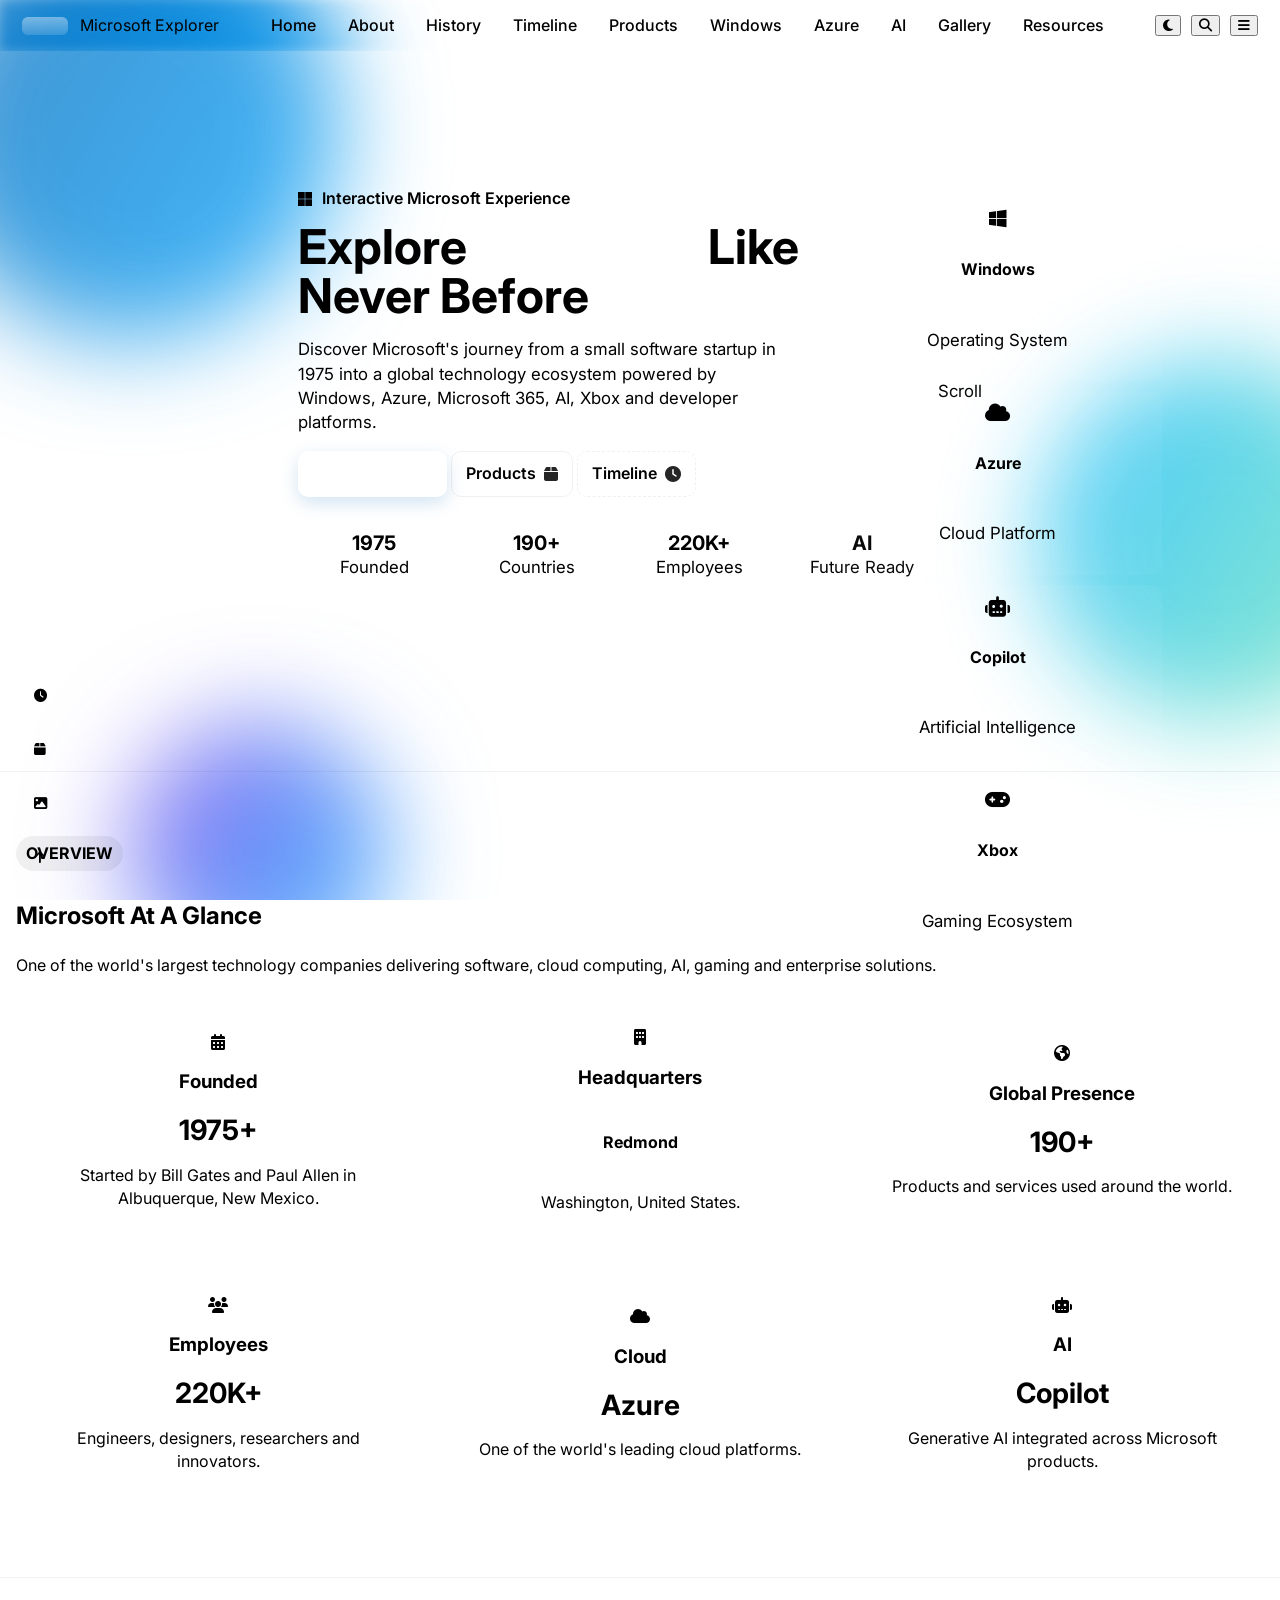
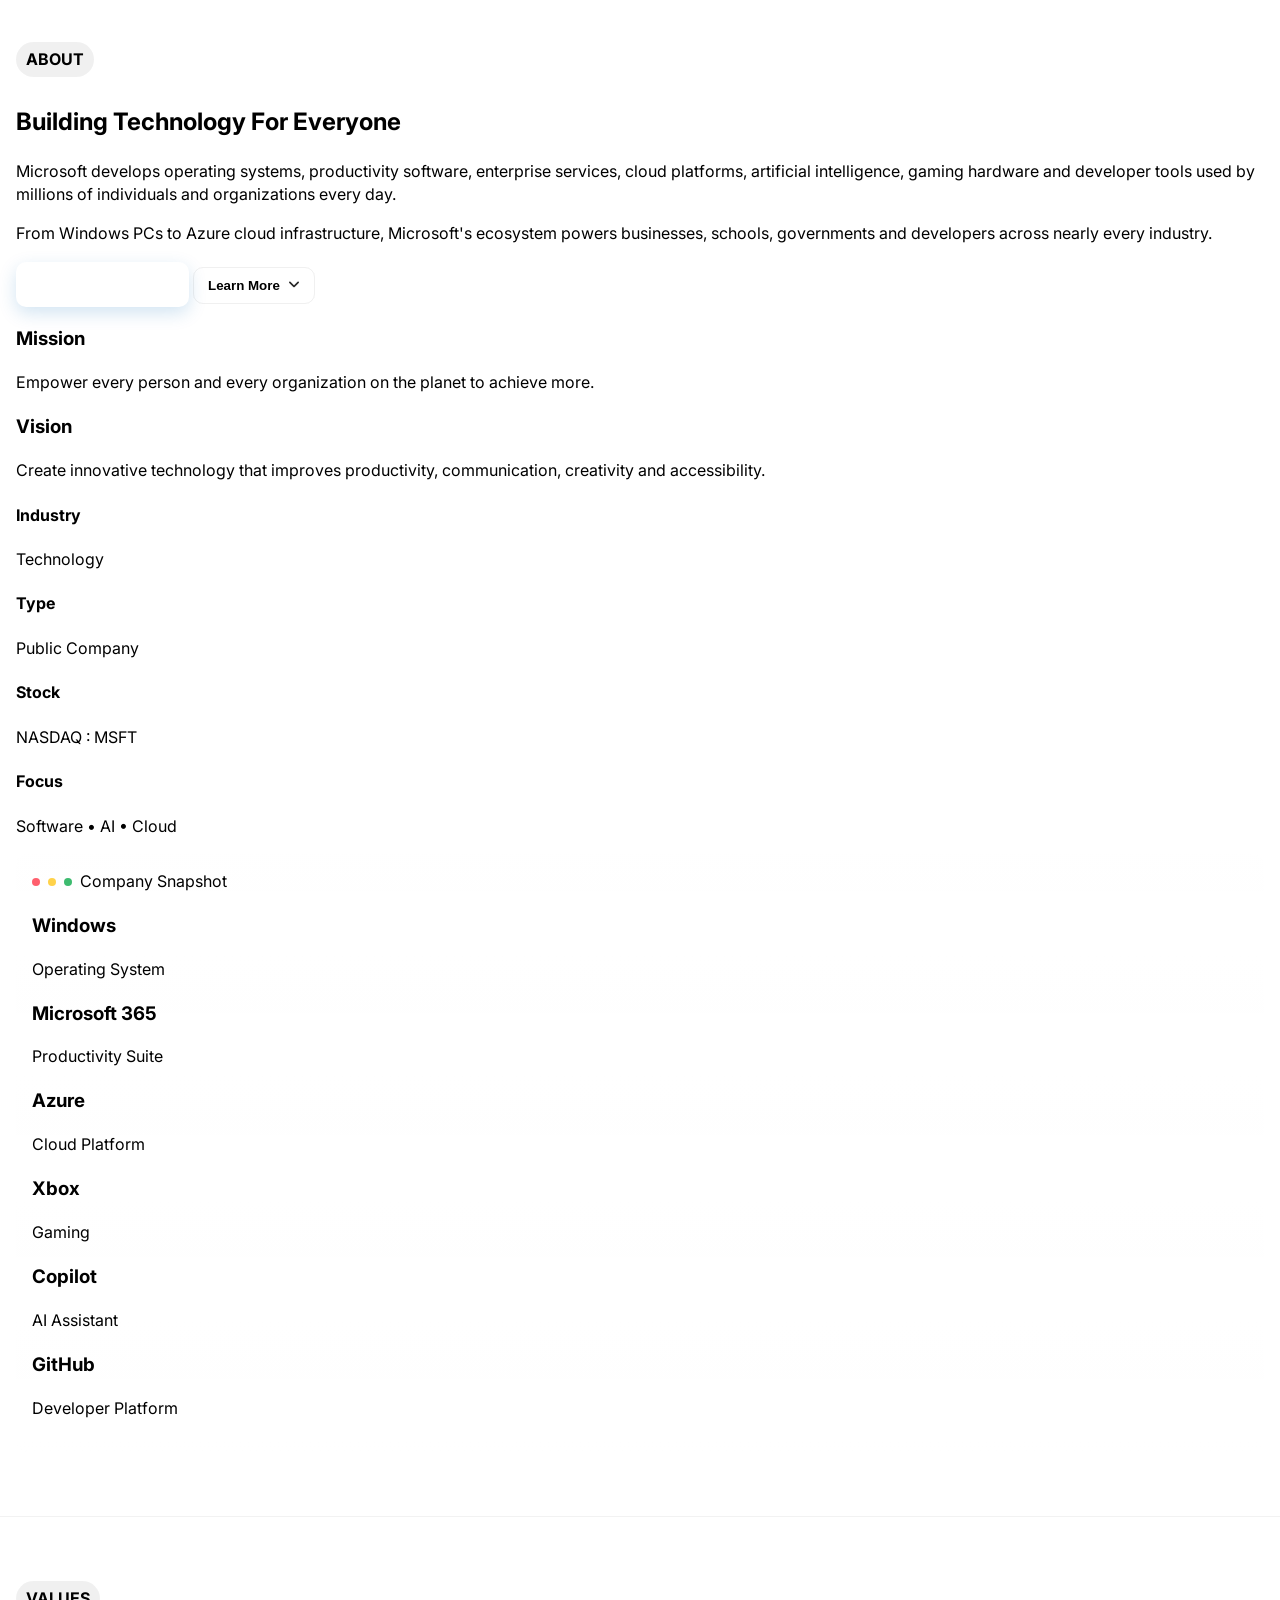
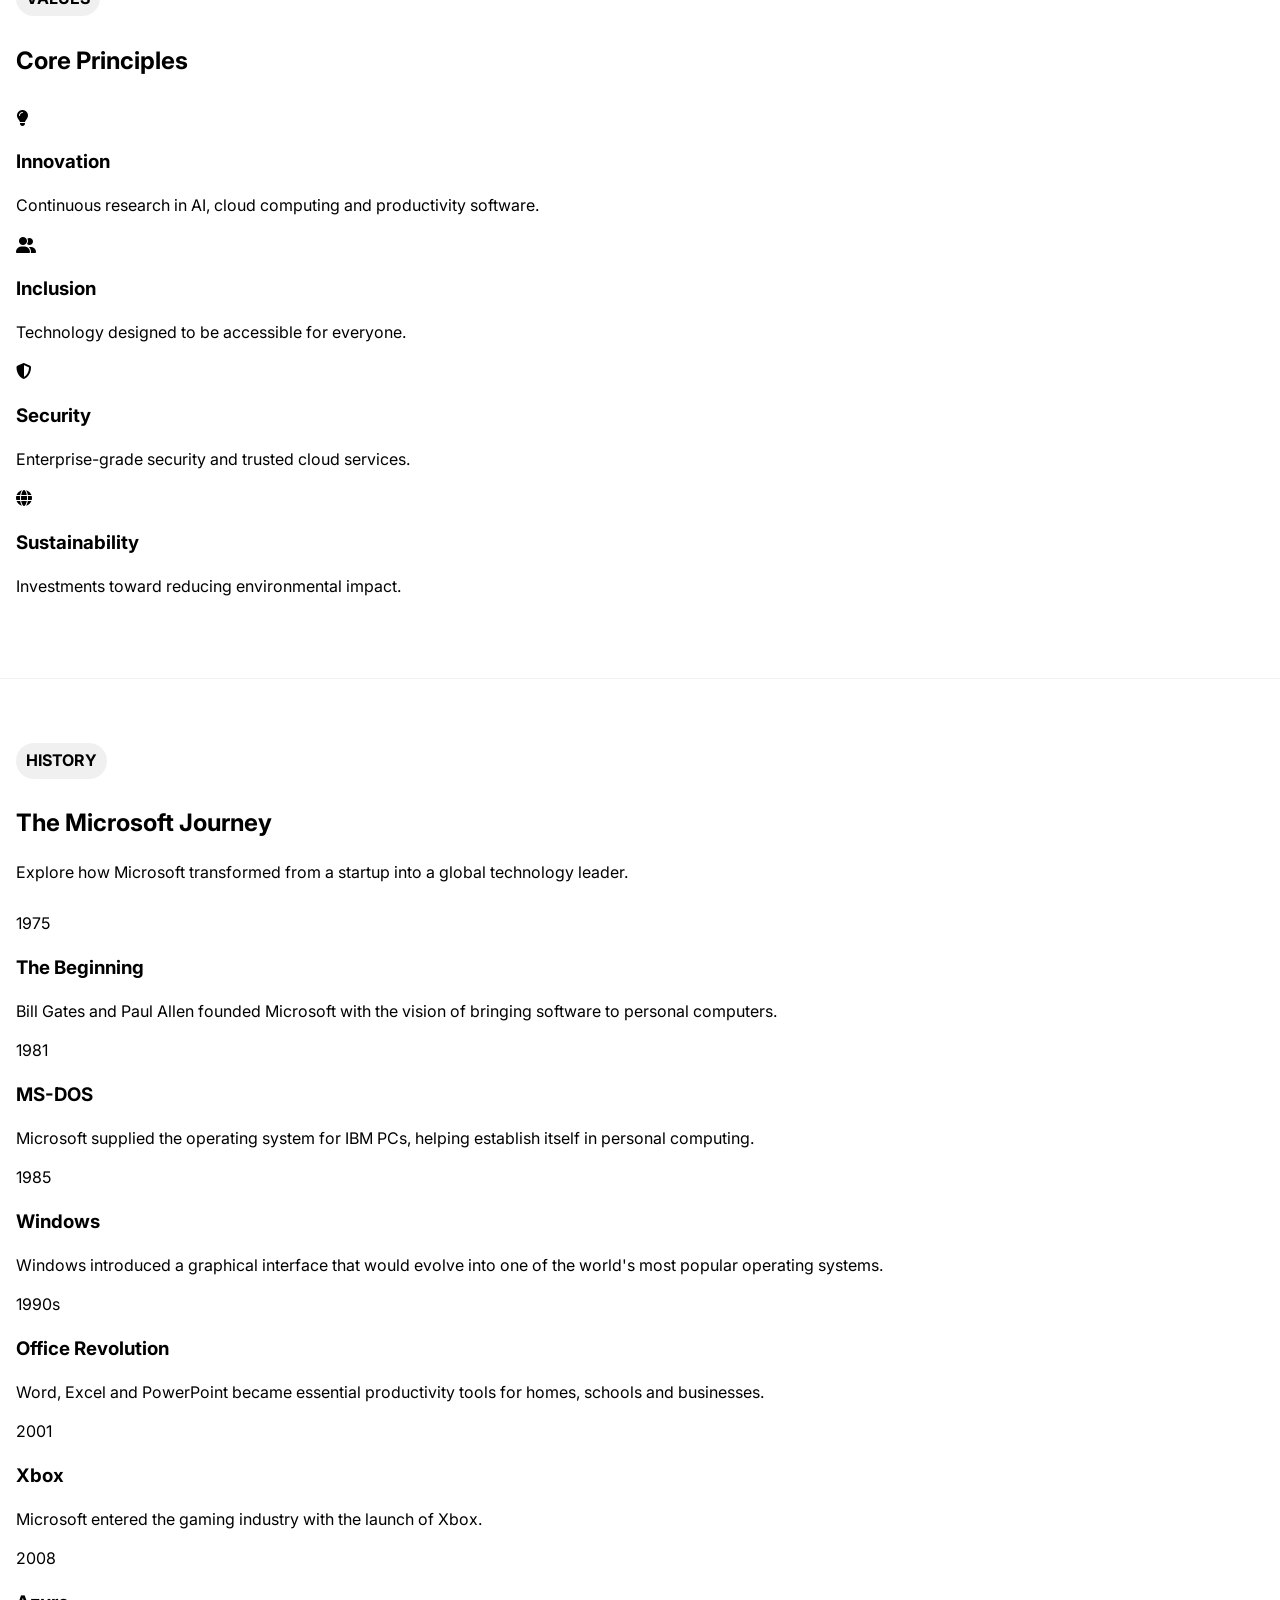
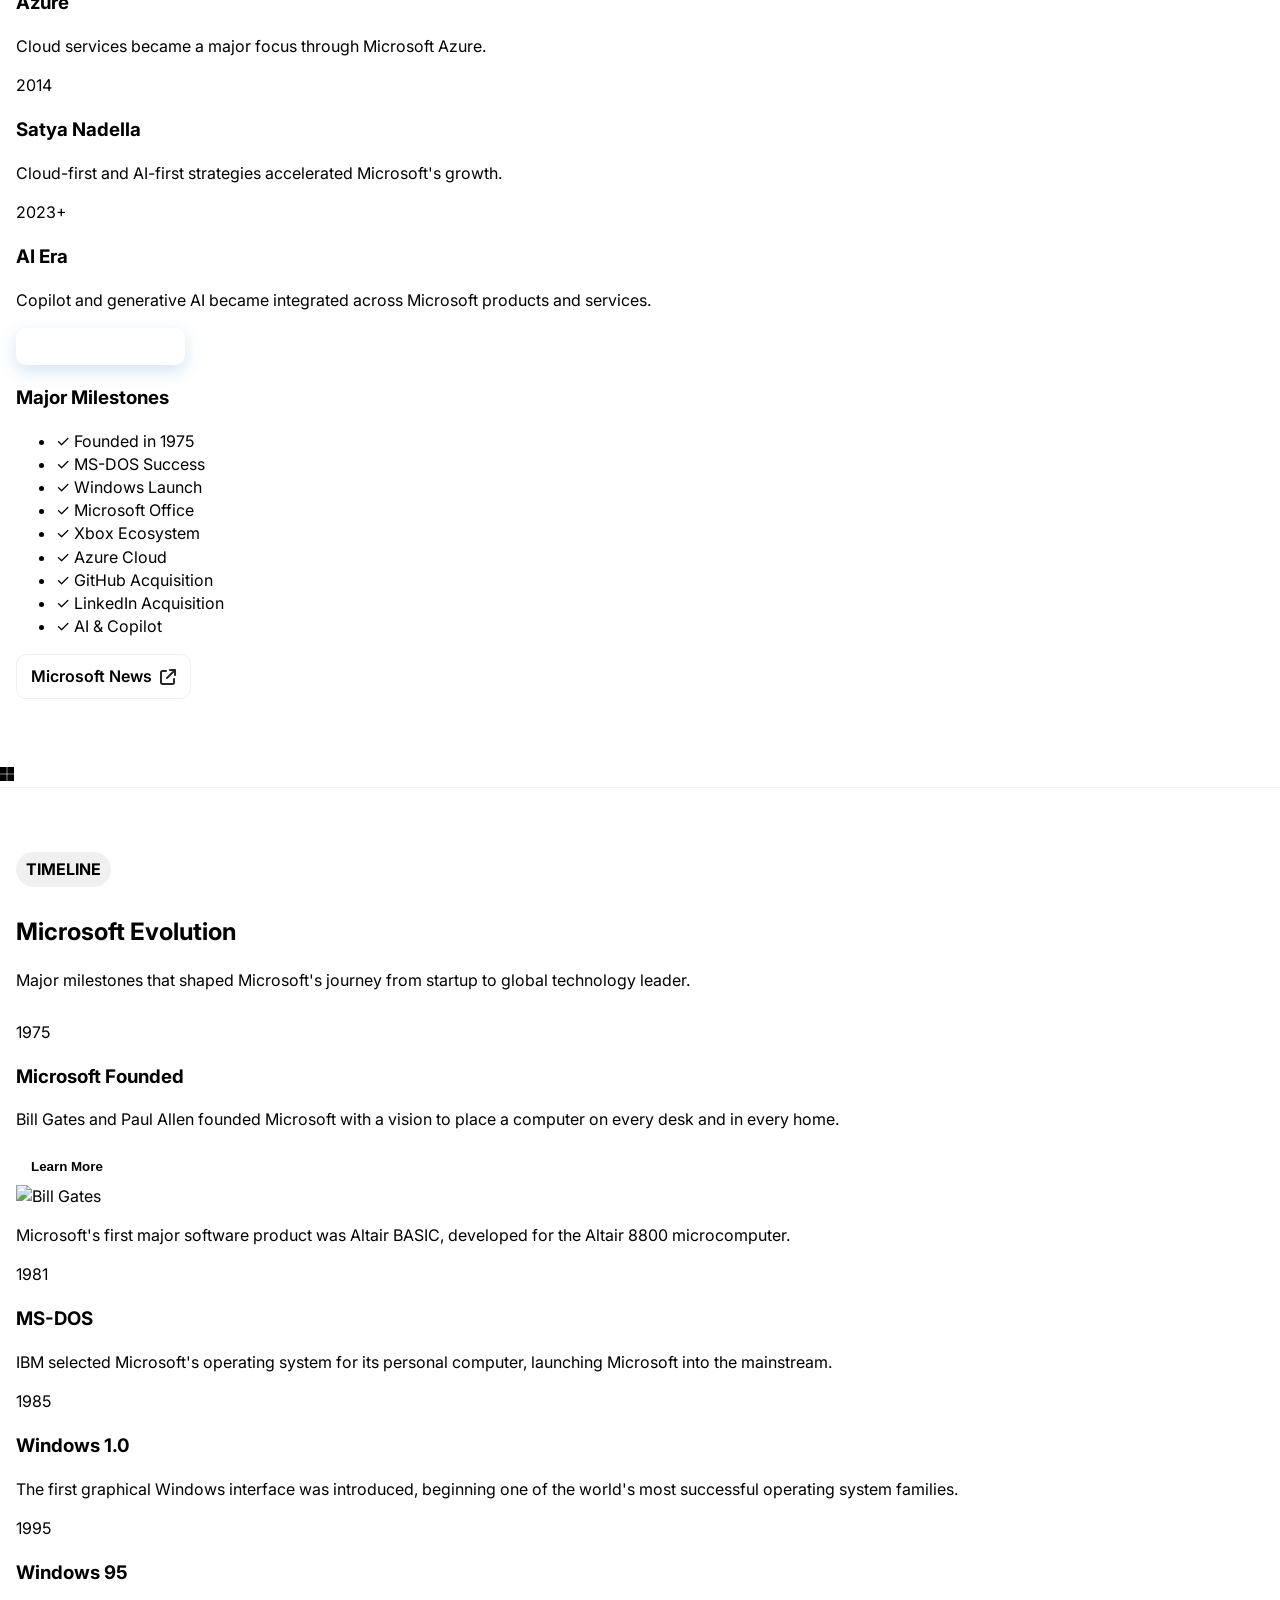
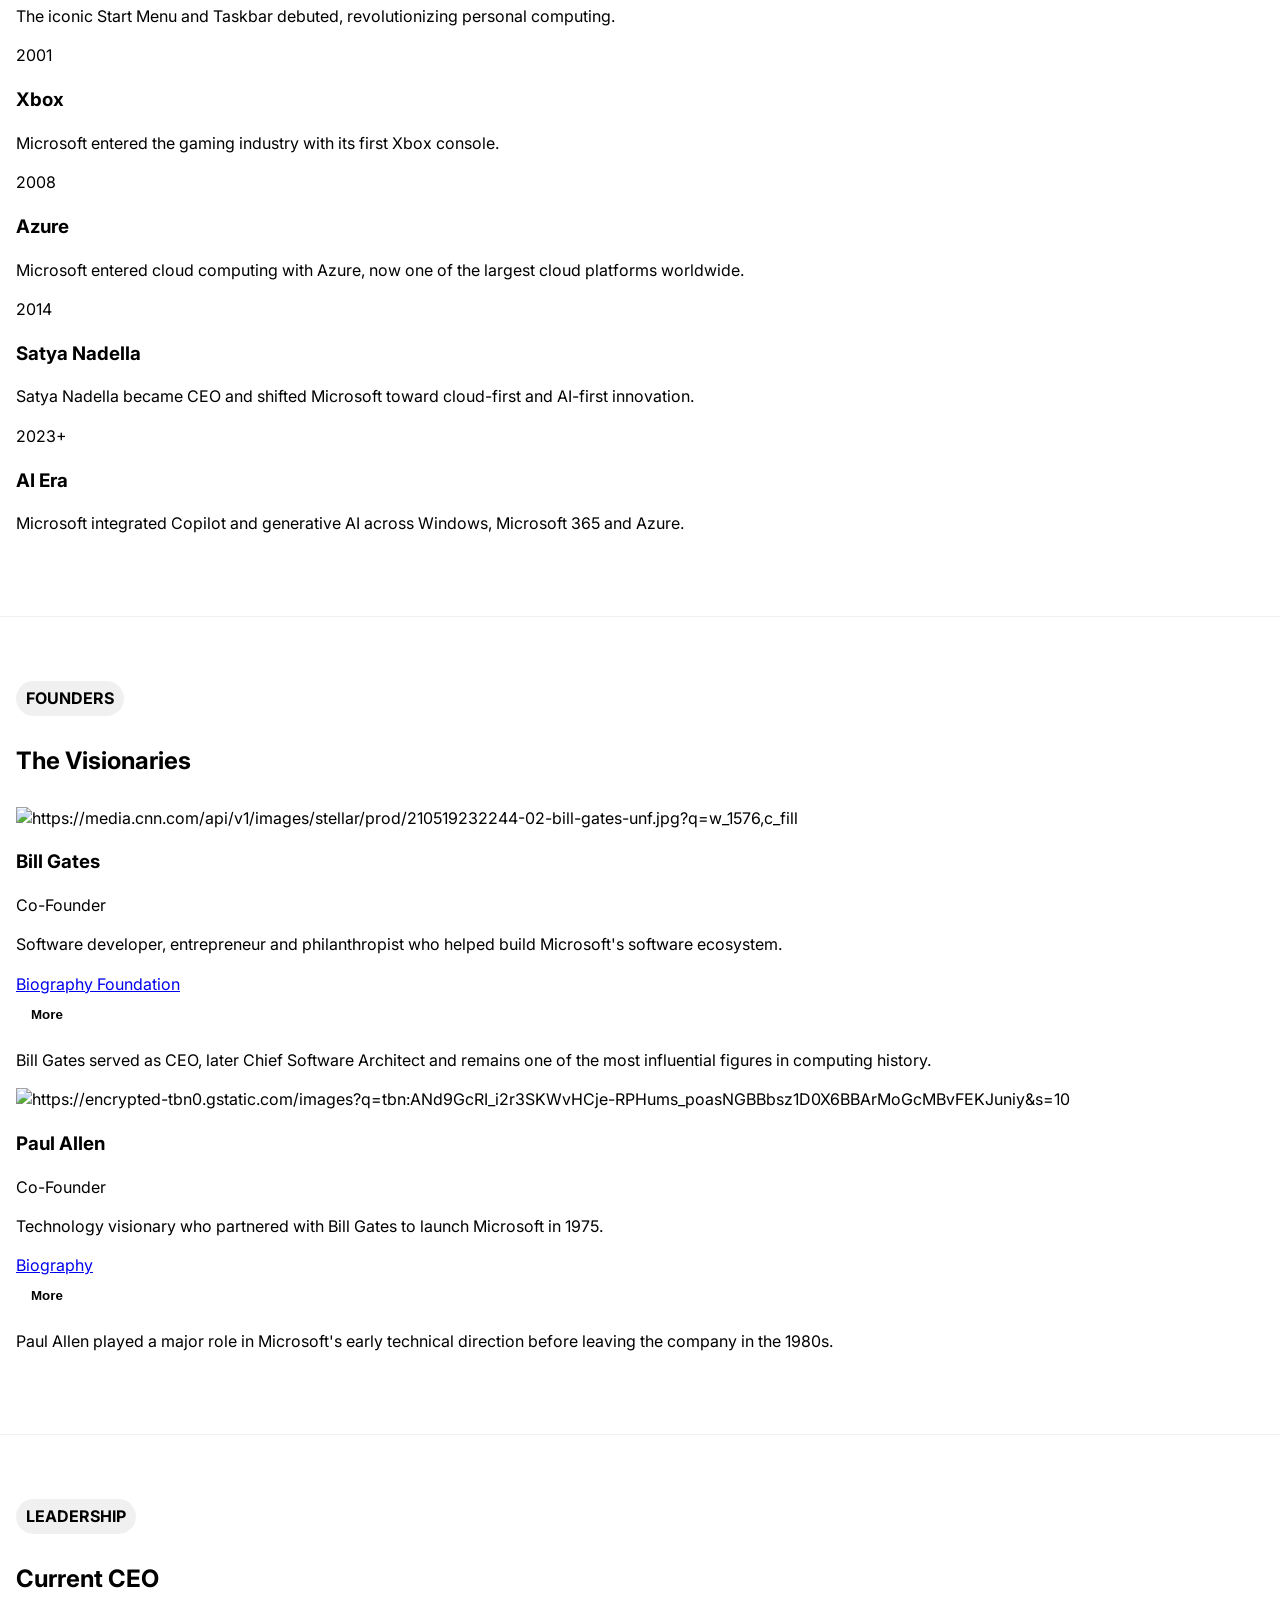
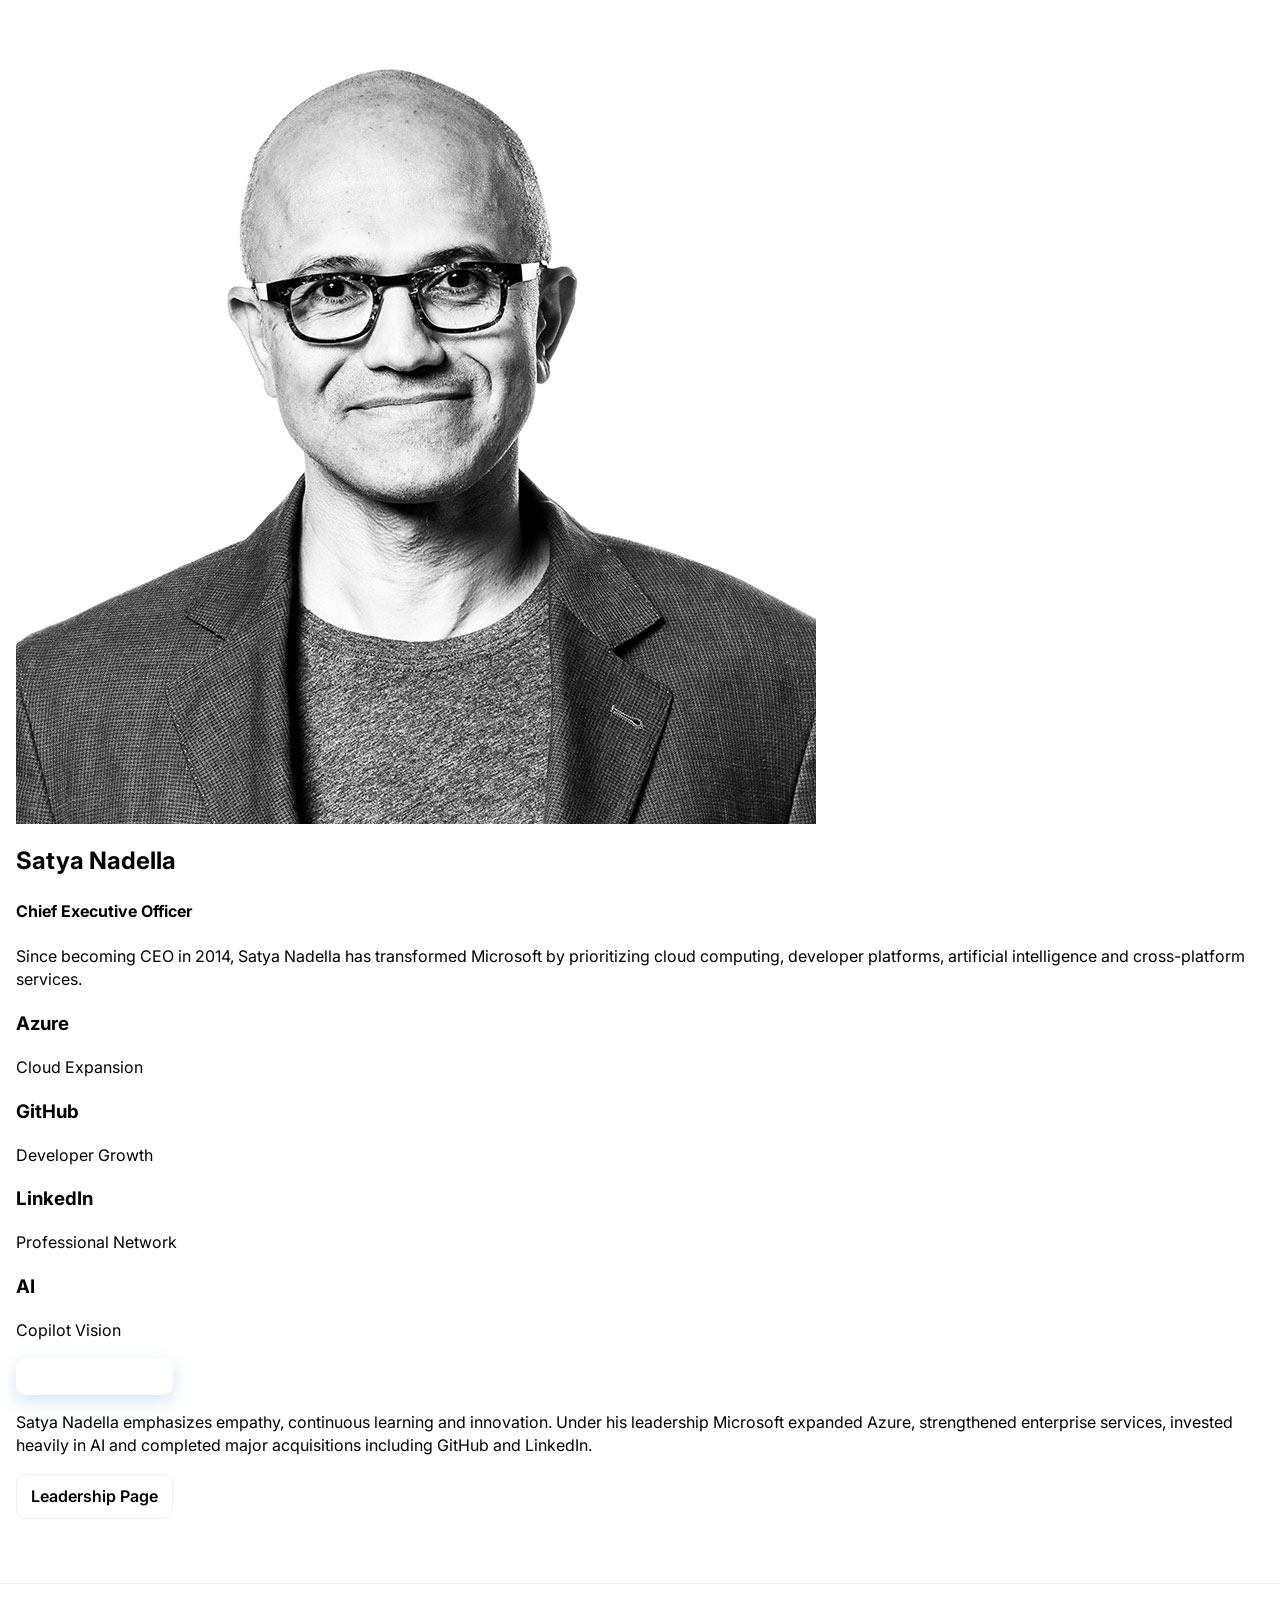
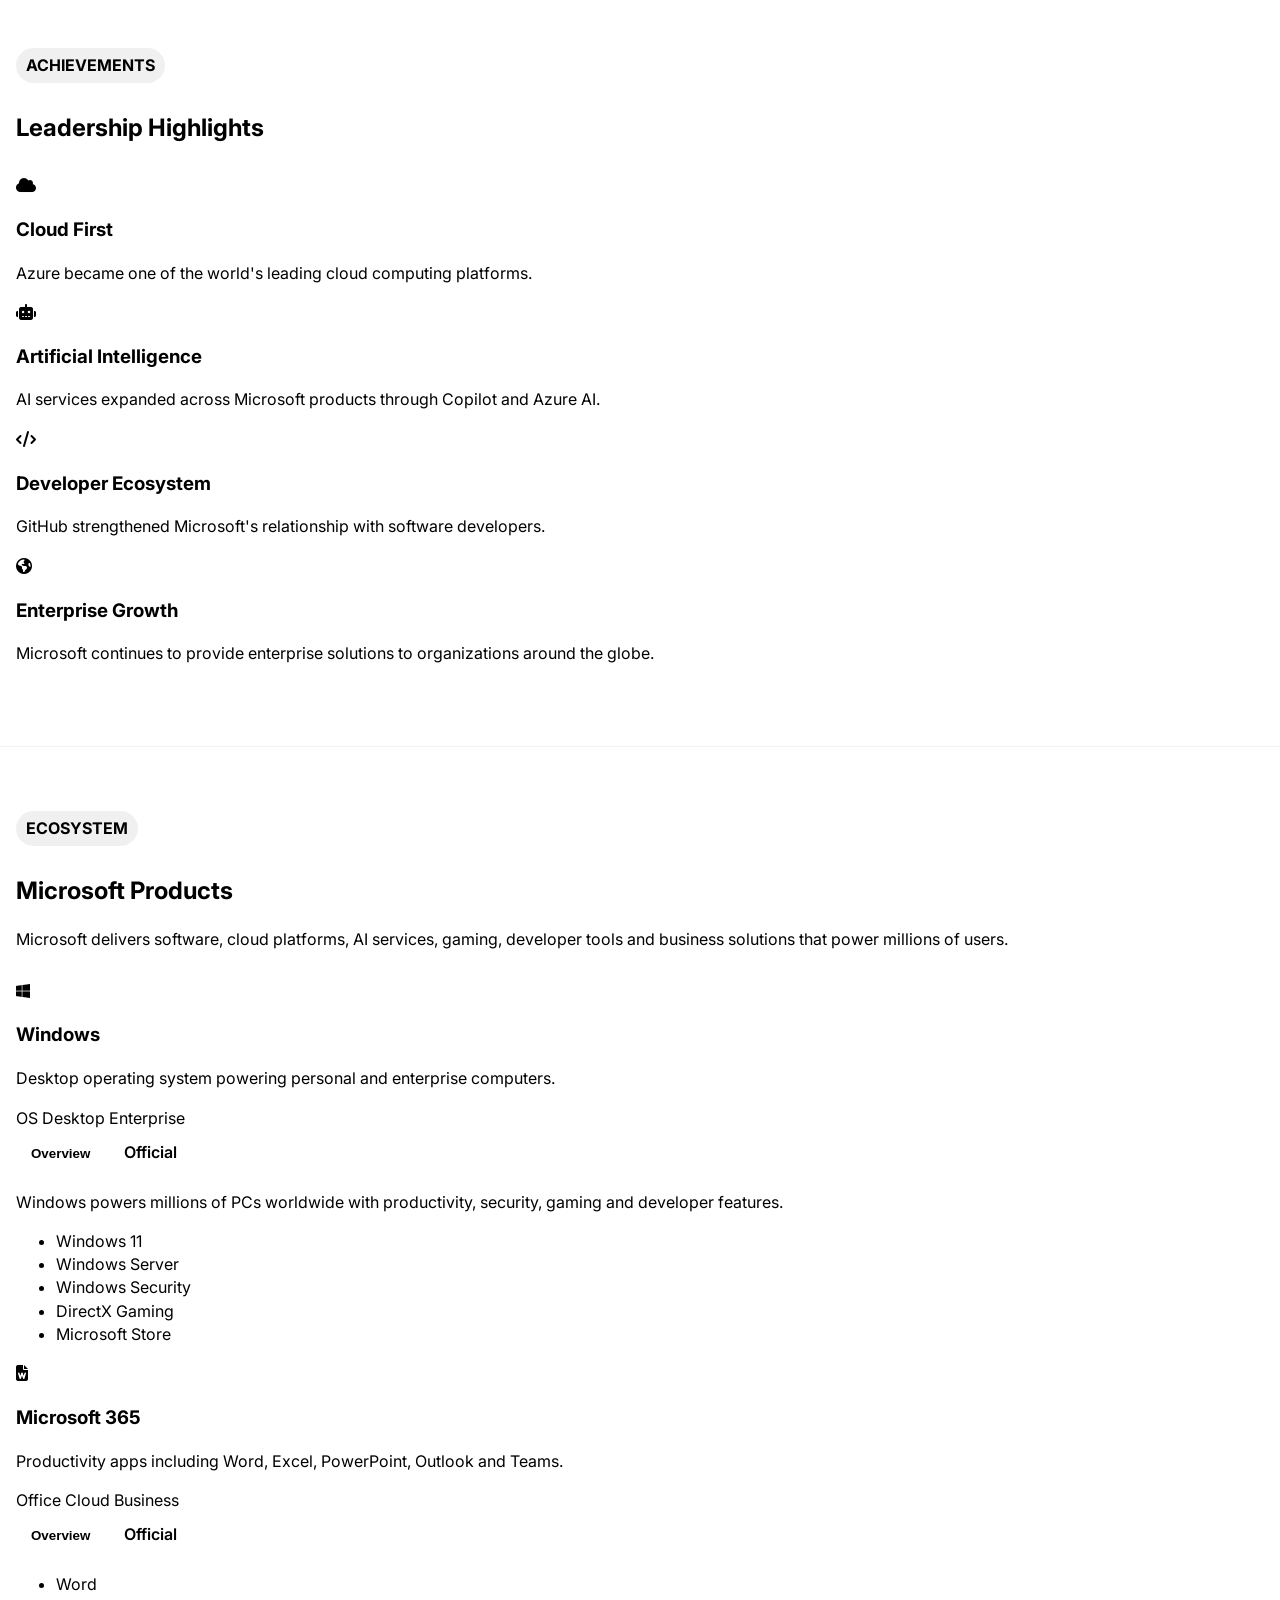
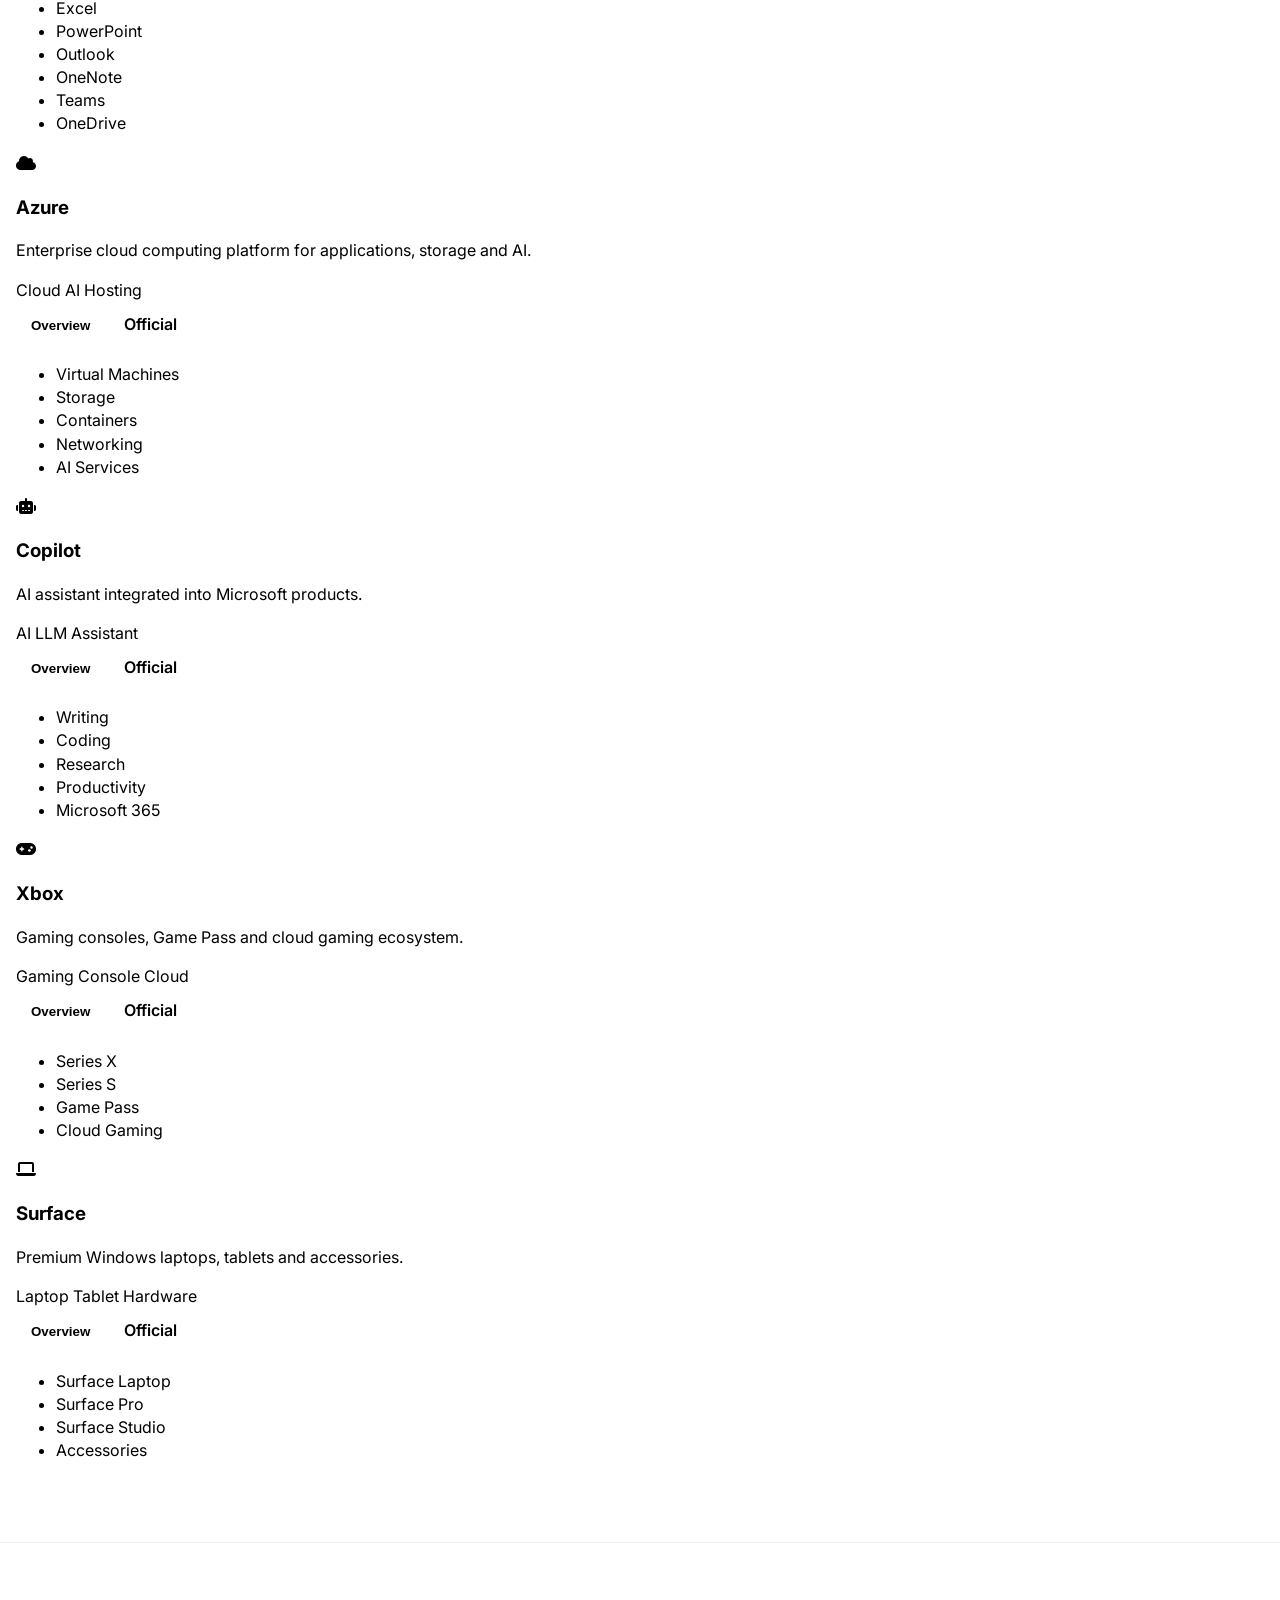
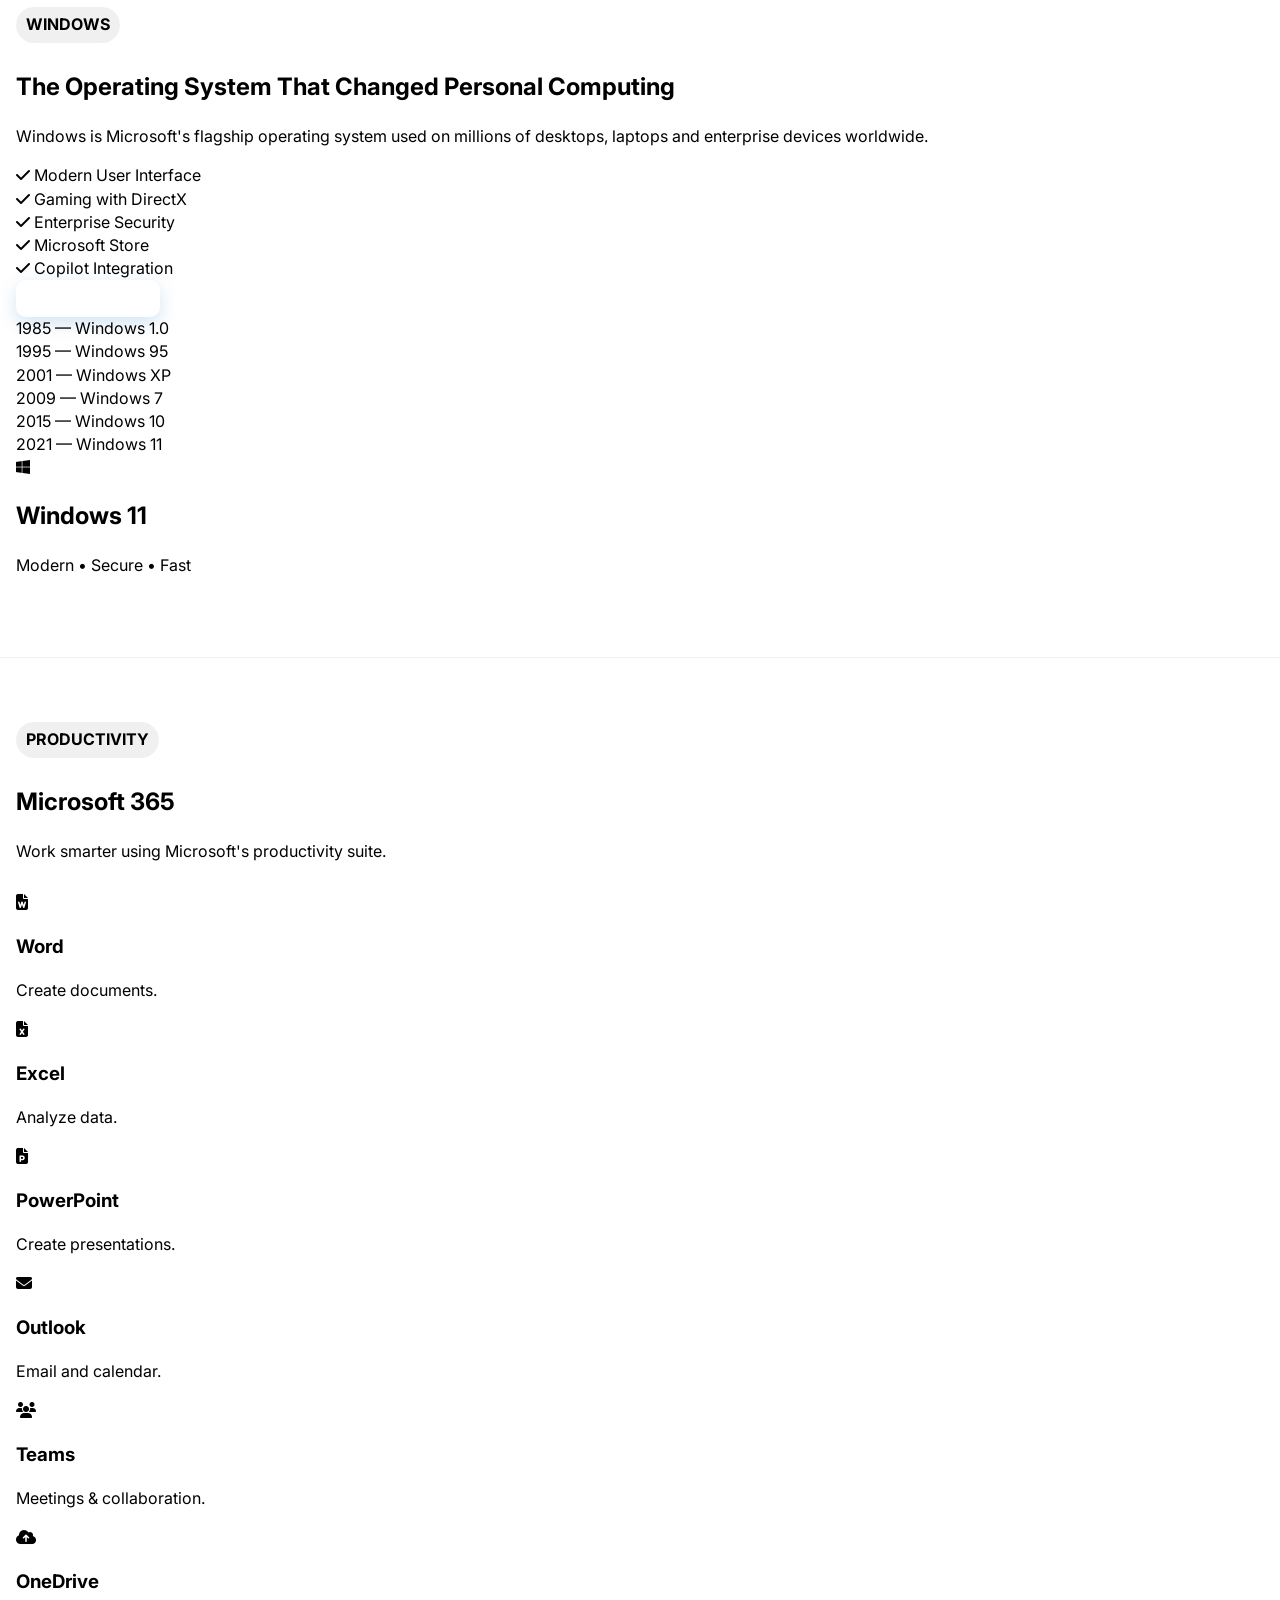
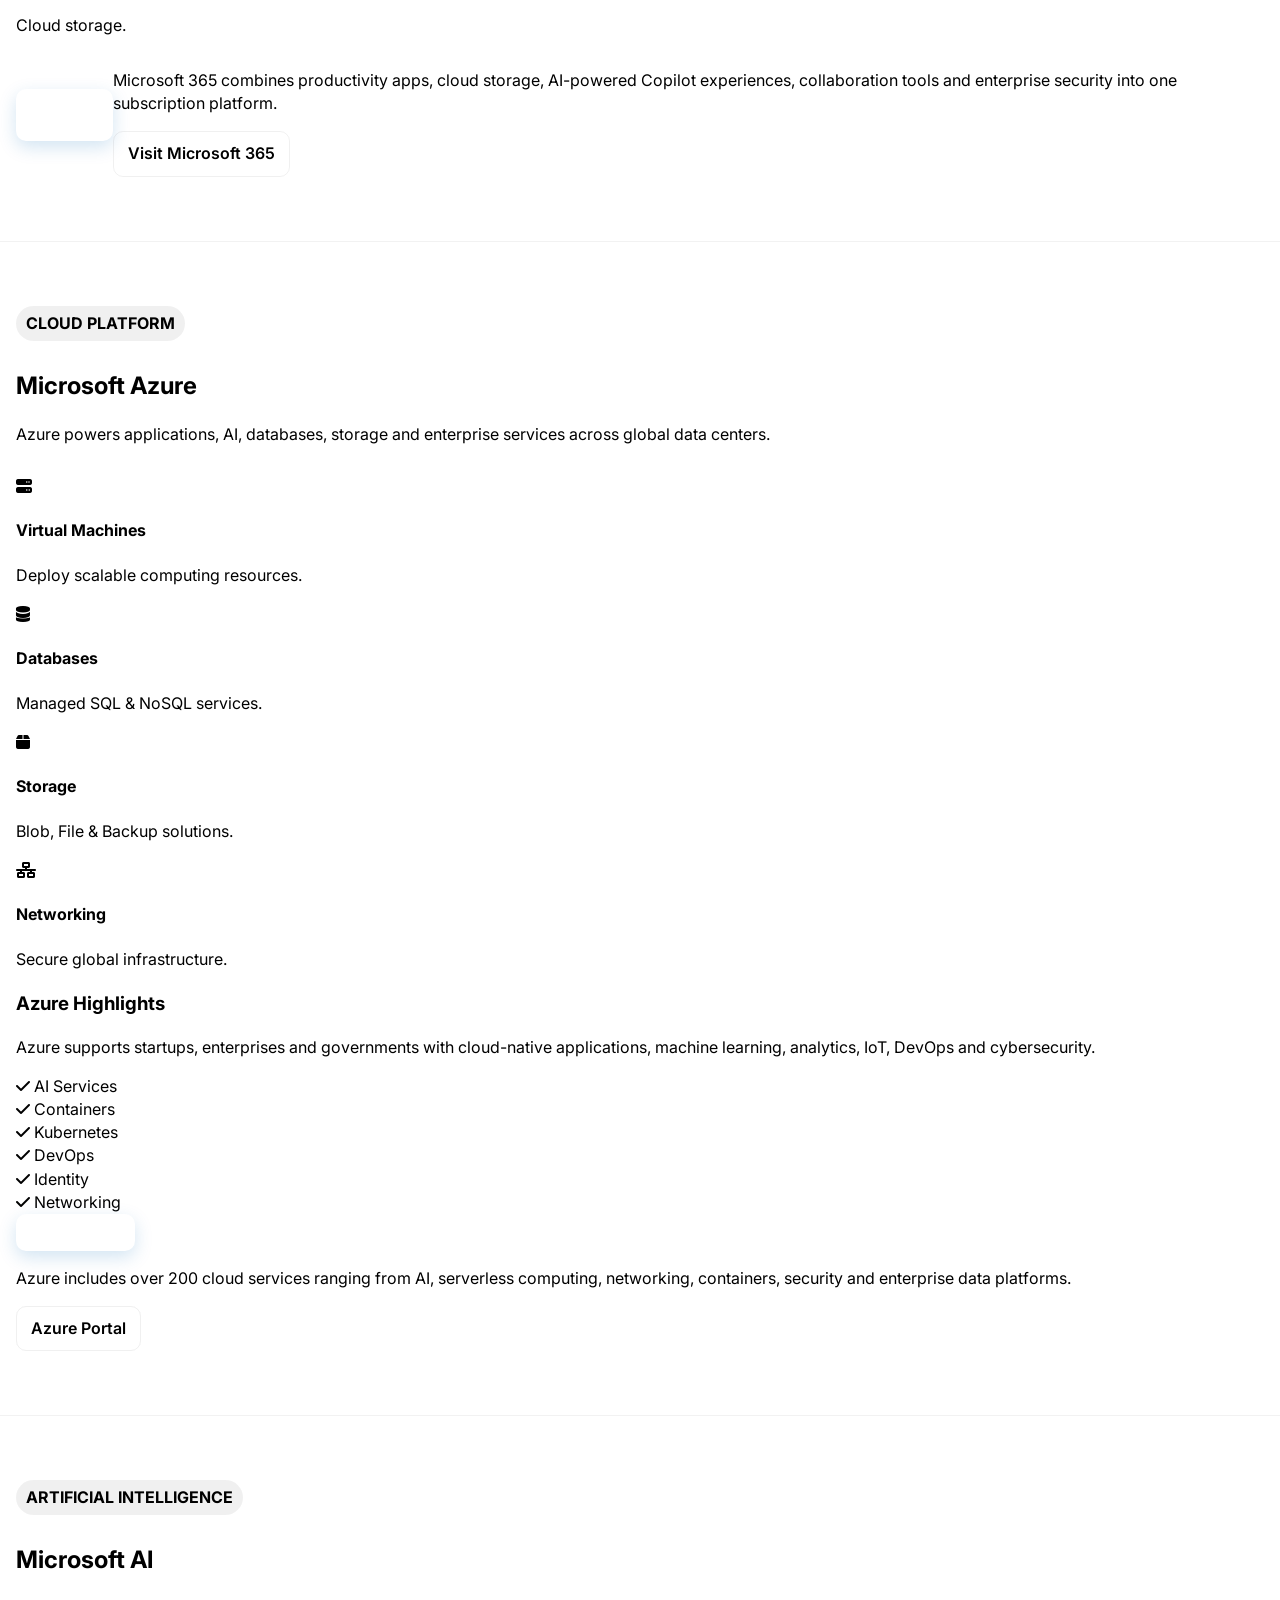
==== assignments/assignment-1-microsoft/index.html @ 736b5f36 "Update index.html" ====
<!DOCTYPE html>
<html lang="en">

<head>

  <meta charset="UTF-8">
  <meta name="viewport" content="width=device-width,initial-scale=1.0">
  <script>
    // Immediately apply saved theme (or system preference) to avoid flash
    (function () {
      const saved = localStorage.getItem("theme");
      if (saved) {
        document.documentElement.setAttribute("data-theme", saved);
      } else if (window.matchMedia && window.matchMedia('(prefers-color-scheme: dark)').matches) {
        document.documentElement.setAttribute("data-theme", "dark");
      } else {
        document.documentElement.setAttribute("data-theme", "light");
      }
    })();
  </script>

  <meta http-equiv="X-UA-Compatible" content="IE=edge">

  <title>Microsoft Explorer | Interactive Company Experience</title>

  <meta name="description" content="Interactive Microsoft Company Explorer with timeline, products, AI, Azure, Windows and more.">
  <meta name="keywords" content="Microsoft,Windows,Azure,Xbox,Surface,AI,Copilot,GitHub,LinkedIn">
  <meta name="author" content="Your Name">

  <meta property="og:title" content="Microsoft Explorer">
  <meta property="og:image" content="assets/images/banner.png">
  <meta property="og:description" content="Explore Microsoft through an interactive experience.">
  <meta property="og:type" content="website">

  <link rel="preconnect" href="https://fonts.googleapis.com">
  <link rel="preconnect" href="https://fonts.gstatic.com" crossorigin>

<link rel="icon" type="image/png" href="images/favicon.png">
<meta property="og:image" content="images/banner.png">

  <link href="https://fonts.googleapis.com/css2?family=Inter:wght@300;400;500;600;700;800;900&display=swap" rel="stylesheet">

  <link href="https://cdnjs.cloudflare.com/ajax/libs/font-awesome/6.5.1/css/all.min.css" rel="stylesheet">

  <link rel="stylesheet" href="style.css">

</head>

<body>
<a class="skip-link" href="#main" style="position:absolute;left:-999px;top:auto;width:1px;height:1px;overflow:hidden">Skip to content</a>

<!-- ========================= -->
<!-- LOADER                    -->
<!-- ========================= -->


<div id="loader">


<div class="loader-box">


<div class="loader-logo">


<div class="sq red"></div>

<div class="sq green"></div>

<div class="sq blue"></div>

<div class="sq yellow"></div>


</div>



<h2>
Microsoft Explorer
</h2>



<p>
Loading Experience...
</p>



<div class="loader-bar">


<div class="loader-progress"></div>


</div>


</div>


</div>





<!-- ========================= -->
<!-- CURSOR GLOW -->
<!-- ========================= -->


<div id="cursorGlow"></div>





<!-- ========================= -->
<!-- SCROLL PROGRESS -->
<!-- ========================= -->


<div id="progressBar"></div>





<!-- ========================= -->
<!-- BACKGROUND -->
<!-- ========================= -->


<div id="bg">


<span class="blob b1"></span>

<span class="blob b2"></span>

<span class="blob b3"></span>

<span class="grid"></span>


</div>





<!-- ========================= -->
<!-- NAVBAR -->
<!-- ========================= -->


<header>


<nav class="navbar">



<a href="#home"
class="logo"
aria-label="Microsoft Explorer Home">



<div class="logo-box">


<div class="r"></div>

<div class="g"></div>

<div class="b"></div>

<div class="y"></div>


</div>



<span>
Microsoft Explorer
</span>



</a>





<ul class="nav-links">



<li>
<a href="#home">
Home
</a>
</li>


<li>
<a href="#about">
About
</a>
</li>


<li>
<a href="#history">
History
</a>
</li>


<li>
<a href="#timeline">
Timeline
</a>
</li>


<li>
<a href="#products">
Products
</a>
</li>


<li>
<a href="#windows">
Windows
</a>
</li>


<li>
<a href="#azure">
Azure
</a>
</li>


<li>
<a href="#ai">
AI
</a>
</li>


<li>
<a href="#gallery">
Gallery
</a>
</li>


<li>
<a href="#resources">
Resources
</a>
</li>



</ul>





<div class="nav-right">



<button type="button" id="themeBtn" aria-label="Toggle theme">


<i class="fa-solid fa-moon"></i>


</button>





<button
id="searchBtn"
aria-label="Open search">


<i class="fa-solid fa-magnifying-glass"></i>


</button>





<button type="button" id="menuBtn" aria-label="Open menu" aria-controls="mobileMenu" aria-expanded="false">


<i class="fa-solid fa-bars"></i>


</button>



</div>



</nav>


</header>





<!-- ========================= -->
<!-- SEARCH -->
<!-- ========================= -->


<div id="searchPanel">


<div class="search-wrap">

<input
  id="searchInput"
  type="search"
  autocomplete="off"
  aria-label="Search Microsoft products, AI, Azure, Windows"
  placeholder="Search Microsoft products, AI, Azure, Windows...">



<button type="button" aria-label="Search">


<i class="fa-solid fa-magnifying-glass"></i>


</button>



</div>



<div id="searchResults" aria-live="polite"></div>



</div>





<!-- ========================= -->
<!-- MOBILE NAV -->
<!-- ========================= -->

<aside id="mobileMenu">

<a href="#home">Home</a>

<a href="#about">About</a>

<a href="#history">History</a>

<a href="#timeline">Timeline</a>

<a href="#products">Products</a>

<a href="#windows">Windows</a>

<a href="#office">Microsoft 365</a>

<a href="#azure">Azure</a>

<a href="#ai">AI</a>

<a href="#xbox">Xbox</a>

<a href="#surface">Surface</a>

<a href="#gallery">Gallery</a>

<a href="#faq">FAQ</a>

<a href="#resources">Resources</a>

</aside>
<!-- ========================= -->
<!-- HERO -->
<!-- ========================= -->

<section id="home" class="hero">

<div class="hero-bg" aria-hidden="true">

<div class="orb o1"></div>
<div class="orb o2"></div>
<div class="orb o3"></div>

<div class="lines"></div>

</div>


<div class="hero-content">


<div class="hero-tag">

<i class="fa-brands fa-microsoft" aria-hidden="true"></i>

<span>
Interactive Microsoft Experience
</span>

</div>



<h1>

Explore

<span class="gradient">
Microsoft
</span>

Like Never Before

</h1>



<p>

Discover Microsoft's journey from a small software startup
in 1975 into a global technology ecosystem powered by
Windows, Azure, Microsoft 365, AI, Xbox and developer platforms.

</p>




<div class="hero-buttons">


<a 
href="#about"
class="btn primary">

Explore Now

<i class="fa-solid fa-arrow-right"
aria-hidden="true"></i>

</a>



<a 
href="#products"
class="btn secondary">

Products

<i class="fa-solid fa-box"
aria-hidden="true"></i>

</a>



<a 
href="#timeline"
class="btn ghost">

Timeline

<i class="fa-solid fa-clock"
aria-hidden="true"></i>

</a>


</div>





<div class="hero-mini">


<div class="mini-card reveal">

<h3>
1975
</h3>

<p>
Founded
</p>

</div>



<div class="mini-card reveal">

<h3>
190+
</h3>

<p>
Countries
</p>

</div>



<div class="mini-card reveal">

<h3>
220K+
</h3>

<p>
Employees
</p>

</div>



<div class="mini-card reveal">

<h3>
AI
</h3>

<p>
Future Ready
</p>

</div>



</div>



</div>






<!-- RIGHT VISUAL -->

<div class="hero-visual">



<div class="glass-window reveal">



<div class="window-head">

<span></span>
<span></span>
<span></span>

</div>




<div class="window-body">



<div class="floating-card c1">

<i class="fa-brands fa-windows"
aria-hidden="true"></i>

<h4>
Windows
</h4>

<p>
Operating System
</p>

</div>





<div class="floating-card c2">

<i class="fa-solid fa-cloud"
aria-hidden="true"></i>

<h4>
Azure
</h4>

<p>
Cloud Platform
</p>

</div>





<div class="floating-card c3">

<i class="fa-solid fa-robot"
aria-hidden="true"></i>

<h4>
Copilot
</h4>

<p>
Artificial Intelligence
</p>

</div>





<div class="floating-card c4">

<i class="fa-solid fa-gamepad"
aria-hidden="true"></i>

<h4>
Xbox
</h4>

<p>
Gaming Ecosystem
</p>

</div>






<div class="center-logo"
aria-label="Microsoft logo">


<div class="logo-grid">


<div class="red"></div>

<div class="green"></div>

<div class="blue"></div>

<div class="yellow"></div>


</div>


</div>




</div>



</div>



</div>






<div class="scroll-indicator"
aria-hidden="true">


<span></span>

<p>
Scroll
</p>


</div>




</section>
<!-- ========================= -->
<!-- QUICK ACTIONS -->
<!-- ========================= -->

<div id="quickDock">

<button type="button" data-scroll="#timeline">

<i class="fa-solid fa-clock"></i>

</button>

<button type="button" data-scroll="#products">

<i class="fa-solid fa-box"></i>

</button>

<button type="button" data-scroll="#gallery">

<i class="fa-solid fa-image"></i>

</button>

<button type="button" id="backTop">

<i class="fa-solid fa-arrow-up"></i>

</button>

</div>

<!-- ========================= -->
<!-- MAIN CONTENT STARTS HERE -->
<!-- ========================= -->

<main id="main" role="main">
  <!-- ========================================================= -->
<!-- QUICK FACTS -->
<!-- ========================================================= -->

<section id="about" class="section quick-facts">

<div class="section-head">
<span class="badge">OVERVIEW</span>
<h2>Microsoft At A Glance</h2>
<p>One of the world's largest technology companies delivering software, cloud computing, AI, gaming and enterprise solutions.</p>
</div>

<div class="facts-grid">

<article class="fact-card reveal">
<i class="fa-solid fa-calendar-days"></i>
<h3>Founded</h3>
<h1 class="counter" data-count="1975">1975</h1>
<p>Started by Bill Gates and Paul Allen in Albuquerque, New Mexico.</p>
</article>

<article class="fact-card reveal">
<i class="fa-solid fa-building"></i>
<h3>Headquarters</h3>
<h4>Redmond</h4>
<p>Washington, United States.</p>
</article>

<article class="fact-card reveal">
<i class="fa-solid fa-earth-americas"></i>
<h3>Global Presence</h3>
<h1>190+</h1>
<p>Products and services used around the world.</p>
</article>

<article class="fact-card reveal">
<i class="fa-solid fa-users"></i>
<h3>Employees</h3>
<h1>220K+</h1>
<p>Engineers, designers, researchers and innovators.</p>
</article>

<article class="fact-card reveal">
<i class="fa-solid fa-cloud"></i>
<h3>Cloud</h3>
<h1>Azure</h1>
<p>One of the world's leading cloud platforms.</p>
</article>

<article class="fact-card reveal">
<i class="fa-solid fa-robot"></i>
<h3>AI</h3>
<h1>Copilot</h1>
<p>Generative AI integrated across Microsoft products.</p>
</article>

</div>

</section>

<!-- ========================================================= -->
<!-- ABOUT -->
<!-- ========================================================= -->

<section class="section about-company">

<div class="split">

<div class="left reveal">

<span class="badge">ABOUT</span>

<h2>Building Technology For Everyone</h2>

<p>
Microsoft develops operating systems, productivity software,
enterprise services, cloud platforms, artificial intelligence,
gaming hardware and developer tools used by millions of individuals
and organizations every day.
</p>

<p>
From Windows PCs to Azure cloud infrastructure, Microsoft's
ecosystem powers businesses, schools, governments and developers
across nearly every industry.
</p>

<div class="about-actions">

<a class="btn primary" href="https://www.microsoft.com/" target="_blank" rel="noopener noreferrer">
  Official Website
  <i class="fa-solid fa-arrow-up-right-from-square"></i>
</a>

<button type="button" class="btn secondary expand-btn" data-expand="aboutMore">

Learn More

<i class="fa-solid fa-angle-down"></i>

</button>

</div>

<div
class="expand-box"
id="aboutMore">

<h3>Mission</h3>

<p>
Empower every person and every organization on the planet to achieve more.
</p>

<h3>Vision</h3>

<p>
Create innovative technology that improves productivity,
communication, creativity and accessibility.
</p>

<div class="info-grid">

<div>

<h4>Industry</h4>

<p>Technology</p>

</div>

<div>

<h4>Type</h4>

<p>Public Company</p>

</div>

<div>

<h4>Stock</h4>

<p>NASDAQ : MSFT</p>

</div>

<div>

<h4>Focus</h4>

<p>Software • AI • Cloud</p>

</div>

</div>

</div>

</div>

<div class="right reveal">

<div class="glass-info">

<div class="glass-header">

<div class="dot red"></div>
<div class="dot yellow"></div>
<div class="dot green"></div>

<span>Company Snapshot</span>

</div>

<div class="glass-body">

<div class="stat">
<h3>Windows</h3>
<p>Operating System</p>
</div>

<div class="stat">
<h3>Microsoft 365</h3>
<p>Productivity Suite</p>
</div>

<div class="stat">
<h3>Azure</h3>
<p>Cloud Platform</p>
</div>

<div class="stat">
<h3>Xbox</h3>
<p>Gaming</p>
</div>

<div class="stat">
<h3>Copilot</h3>
<p>AI Assistant</p>
</div>

<div class="stat">
<h3>GitHub</h3>
<p>Developer Platform</p>
</div>

</div>

</div>

</div>

</div>

</section>

<!-- ========================================================= -->
<!-- COMPANY VALUES -->
<!-- ========================================================= -->

<section class="section values">

<div class="section-head">

<span class="badge">VALUES</span>

<h2>Core Principles</h2>

</div>

<div class="value-grid">

<div class="value-card reveal">

<i class="fa-solid fa-lightbulb"></i>

<h3>Innovation</h3>

<p>
Continuous research in AI, cloud computing and productivity software.
</p>

</div>

<div class="value-card reveal">

<i class="fa-solid fa-user-group"></i>

<h3>Inclusion</h3>

<p>
Technology designed to be accessible for everyone.
</p>

</div>

<div class="value-card reveal">

<i class="fa-solid fa-shield-halved"></i>

<h3>Security</h3>

<p>
Enterprise-grade security and trusted cloud services.
</p>

</div>

<div class="value-card reveal">

<i class="fa-solid fa-globe"></i>

<h3>Sustainability</h3>

<p>
Investments toward reducing environmental impact.
</p>

</div>

</div>

</section>

<!-- ========================================================= -->
<!-- HISTORY -->
<!-- ========================================================= -->

<section id="history" class="section history">

<div class="section-head">

<span class="badge">HISTORY</span>

<h2>The Microsoft Journey</h2>

<p>
Explore how Microsoft transformed from a startup into a global
technology leader.
</p>

</div>

<div class="history-layout">

<div class="history-text reveal">

<div class="history-step">

<span>1975</span>

<h3>The Beginning</h3>

<p>
Bill Gates and Paul Allen founded Microsoft with the vision of
bringing software to personal computers.
</p>

</div>

<div class="history-step">

<span>1981</span>

<h3>MS-DOS</h3>

<p>
Microsoft supplied the operating system for IBM PCs, helping
establish itself in personal computing.
</p>

</div>

<div class="history-step">

<span>1985</span>

<h3>Windows</h3>

<p>
Windows introduced a graphical interface that would evolve into
one of the world's most popular operating systems.
</p>

</div>

<div class="history-step">

<span>1990s</span>

<h3>Office Revolution</h3>

<p>
Word, Excel and PowerPoint became essential productivity tools
for homes, schools and businesses.
</p>

</div>

<div
class="expand-box"
id="historyExpand">

<div class="history-step">

<span>2001</span>

<h3>Xbox</h3>

<p>
Microsoft entered the gaming industry with the launch of Xbox.
</p>

</div>

<div class="history-step">

<span>2008</span>

<h3>Azure</h3>

<p>
Cloud services became a major focus through Microsoft Azure.
</p>

</div>

<div class="history-step">

<span>2014</span>

<h3>Satya Nadella</h3>

<p>
Cloud-first and AI-first strategies accelerated Microsoft's
growth.
</p>

</div>

<div class="history-step">

<span>2023+</span>

<h3>AI Era</h3>

<p>
Copilot and generative AI became integrated across Microsoft
products and services.
</p>

</div>

</div>

<button
class="btn primary expand-btn"
data-expand="historyExpand">

Read Full Journey

<i class="fa-solid fa-book-open"></i>

</button>

</div>

<div class="history-side reveal">

<div class="history-panel">

<h3>Major Milestones</h3>

<ul>

<li>✓ Founded in 1975</li>

<li>✓ MS-DOS Success</li>

<li>✓ Windows Launch</li>

<li>✓ Microsoft Office</li>

<li>✓ Xbox Ecosystem</li>

<li>✓ Azure Cloud</li>

<li>✓ GitHub Acquisition</li>

<li>✓ LinkedIn Acquisition</li>

<li>✓ AI & Copilot</li>

</ul>

<a
class="btn secondary"
href="https://news.microsoft.com/"
target="_blank">

Microsoft News

<i class="fa-solid fa-arrow-up-right-from-square"></i>

</a>

</div>

</div>

</div>

</section>

<!-- ========================================================= -->
<!-- SECTION DIVIDER -->
<!-- ========================================================= -->

<div class="section-divider">

<span></span>

<i class="fa-brands fa-microsoft"></i>

<span></span>

</div>

<!-- ====================== -->
<!-- PART 3 CONTINUES HERE -->
<!-- ====================== -->
  <!-- ========================================================= -->
<!-- TIMELINE -->
<!-- ========================================================= -->

<section id="timeline" class="section timeline-section">

<div class="section-head">
<span class="badge">TIMELINE</span>
<h2>Microsoft Evolution</h2>
<p>Major milestones that shaped Microsoft's journey from startup to global technology leader.</p>
</div>

<div class="timeline">

<article class="timeline-item reveal">

<div class="timeline-dot"></div>

<div class="timeline-card">

<span class="year">1975</span>

<h3>Microsoft Founded</h3>

<p>
Bill Gates and Paul Allen founded Microsoft with a vision to place a computer on every desk and in every home.
</p>

<button
class="btn mini expand-btn"
data-expand="tl1975">

Learn More

</button>

<div class="expand-box" id="tl1975">

<img
https://upload.wikimedia.org/wikipedia/commons/4/44/Bill_Gates_-_2004.jpg"
alt="Bill Gates">

<p>
Microsoft's first major software product was Altair BASIC, developed for the Altair 8800 microcomputer.
</p>

</div>

</div>

</article>

<article class="timeline-item reveal">

<div class="timeline-dot"></div>

<div class="timeline-card">

<span class="year">1981</span>

<h3>MS-DOS</h3>

<p>
IBM selected Microsoft's operating system for its personal computer, launching Microsoft into the mainstream.
</p>

</div>

</article>

<article class="timeline-item reveal">

<div class="timeline-dot"></div>

<div class="timeline-card">

<span class="year">1985</span>

<h3>Windows 1.0</h3>

<p>
The first graphical Windows interface was introduced, beginning one of the world's most successful operating system families.
</p>

</div>

</article>

<article class="timeline-item reveal">

<div class="timeline-dot"></div>

<div class="timeline-card">

<span class="year">1995</span>

<h3>Windows 95</h3>

<p>
The iconic Start Menu and Taskbar debuted, revolutionizing personal computing.
</p>

</div>

</article>

<article class="timeline-item reveal">

<div class="timeline-dot"></div>

<div class="timeline-card">

<span class="year">2001</span>

<h3>Xbox</h3>

<p>
Microsoft entered the gaming industry with its first Xbox console.
</p>

</div>

</article>

<article class="timeline-item reveal">

<div class="timeline-dot"></div>

<div class="timeline-card">

<span class="year">2008</span>

<h3>Azure</h3>

<p>
Microsoft entered cloud computing with Azure, now one of the largest cloud platforms worldwide.
</p>

</div>

</article>

<article class="timeline-item reveal">

<div class="timeline-dot"></div>

<div class="timeline-card">

<span class="year">2014</span>

<h3>Satya Nadella</h3>

<p>
Satya Nadella became CEO and shifted Microsoft toward cloud-first and AI-first innovation.
</p>

</div>

</article>

<article class="timeline-item reveal">

<div class="timeline-dot"></div>

<div class="timeline-card">

<span class="year">2023+</span>

<h3>AI Era</h3>

<p>
Microsoft integrated Copilot and generative AI across Windows, Microsoft 365 and Azure.
</p>

</div>

</article>

</div>

</section>

<!-- ========================================================= -->
<!-- FOUNDERS -->
<!-- ========================================================= -->

<section class="section founders">

<div class="section-head">

<span class="badge">FOUNDERS</span>

<h2>The Visionaries</h2>

</div>

<div class="founder-grid">

<article class="person-card reveal">

<img
src="https://static.wikia.nocookie.net/windows/images/8/8e/Bill_Gates.png/revision/latest?cb=20240808232924"
alt="https://media.cnn.com/api/v1/images/stellar/prod/210519232244-02-bill-gates-unf.jpg?q=w_1576,c_fill">

<h3>Bill Gates</h3>

<p class="role">Co-Founder</p>

<p>
Software developer, entrepreneur and philanthropist who helped build Microsoft's software ecosystem.
</p>

<div class="person-links">

<a
href="https://en.wikipedia.org/wiki/Bill_Gates"
target="_blank">

Biography

</a>

<a
href="https://www.gatesfoundation.org/"
target="_blank">

Foundation

</a>

</div>

<button
class="btn mini expand-btn"
data-expand="billMore">

More

</button>

<div
class="expand-box"
id="billMore">

<p>
Bill Gates served as CEO, later Chief Software Architect and remains one of the most influential figures in computing history.
</p>

</div>

</article>

<article class="person-card reveal">

<img
src="https://encrypted-tbn0.gstatic.com/images?q=tbn:ANd9GcRwBxA-rcZQV1MtETEa8rmgBBuu0RjDBfVmuJE0SPjbQ6tkRaJO84tHN1U&s=10"
alt="https://encrypted-tbn0.gstatic.com/images?q=tbn:ANd9GcRI_i2r3SKWvHCje-RPHums_poasNGBBbsz1D0X6BBArMoGcMBvFEKJuniy&s=10">

<h3>Paul Allen</h3>

<p class="role">Co-Founder</p>

<p>
Technology visionary who partnered with Bill Gates to launch Microsoft in 1975.
</p>

<div class="person-links">

<a
href="https://en.wikipedia.org/wiki/Paul_Allen"
target="_blank">

Biography

</a>

</div>

<button
class="btn mini expand-btn"
data-expand="allenMore">

More

</button>

<div
class="expand-box"
id="allenMore">

<p>
Paul Allen played a major role in Microsoft's early technical direction before leaving the company in the 1980s.
</p>

</div>

</article>

</div>

</section>

<!-- ========================================================= -->
<!-- CEO -->
<!-- ========================================================= -->

<section id="ceo" class="section ceo">

<div class="section-head">

<span class="badge">LEADERSHIP</span>

<h2>Current CEO</h2>

</div>

<div class="ceo-layout">

<div class="ceo-image reveal">

<img
src="./images/Satya_Nadella_2023.jpg"
alt="https://encrypted-tbn0.gstatic.com/images?q=tbn:ANd9GcQYYxQBNuydgF2c-61PlT2TvgveP-FtmMsOW7A3Dzq6KqsLwy3Rz6VpBVEa&s=10">

</div>

<div class="ceo-content reveal">

<h2>Satya Nadella</h2>

<h4>Chief Executive Officer</h4>

<p>

Since becoming CEO in 2014, Satya Nadella has transformed Microsoft by prioritizing cloud computing, developer platforms, artificial intelligence and cross-platform services.

</p>

<div class="achievement-grid">

<div class="achievement">

<h3>Azure</h3>

<p>Cloud Expansion</p>

</div>

<div class="achievement">

<h3>GitHub</h3>

<p>Developer Growth</p>

</div>

<div class="achievement">

<h3>LinkedIn</h3>

<p>Professional Network</p>

</div>

<div class="achievement">

<h3>AI</h3>

<p>Copilot Vision</p>

</div>

</div>

<button
class="btn primary expand-btn"
data-expand="nadella">

Leadership Journey

</button>

<div
class="expand-box"
id="nadella">

<p>

Satya Nadella emphasizes empathy, continuous learning and innovation. Under his leadership Microsoft expanded Azure, strengthened enterprise services, invested heavily in AI and completed major acquisitions including GitHub and LinkedIn.

</p>

<a
class="btn secondary"
target="_blank"
href="https://news.microsoft.com/leadership/">

Leadership Page

</a>

</div>

</div>

</div>

</section>

<!-- ========================================================= -->
<!-- LEADERSHIP HIGHLIGHTS -->
<!-- ========================================================= -->

<section class="section leadership-highlights">

<div class="section-head">

<span class="badge">ACHIEVEMENTS</span>

<h2>Leadership Highlights</h2>

</div>

<div class="highlight-grid">

<div class="highlight-card reveal">

<i class="fa-solid fa-cloud"></i>

<h3>Cloud First</h3>

<p>
Azure became one of the world's leading cloud computing platforms.
</p>

</div>

<div class="highlight-card reveal">

<i class="fa-solid fa-robot"></i>

<h3>Artificial Intelligence</h3>

<p>
AI services expanded across Microsoft products through Copilot and Azure AI.
</p>

</div>

<div class="highlight-card reveal">

<i class="fa-solid fa-code"></i>

<h3>Developer Ecosystem</h3>

<p>
GitHub strengthened Microsoft's relationship with software developers.
</p>

</div>

<div class="highlight-card reveal">

<i class="fa-solid fa-earth-americas"></i>

<h3>Enterprise Growth</h3>

<p>
Microsoft continues to provide enterprise solutions to organizations around the globe.
</p>

</div>

</div>

</section>

<!-- ========================================================= -->
<!-- NEXT PART -->
<!-- ========================================================= -->

<!-- ========================================================= -->
<!-- PRODUCTS HUB -->
<!-- ========================================================= -->

<section id="products" class="section products">

<div class="section-head">

<span class="badge">ECOSYSTEM</span>

<h2>Microsoft Products</h2>

<p>
Microsoft delivers software, cloud platforms, AI services, gaming,
developer tools and business solutions that power millions of users.
</p>

</div>

<div class="product-grid">

<!-- Windows -->

<article class="product-card reveal">

<div class="product-icon windows">
<i class="fa-brands fa-windows"></i>
</div>

<h3>Windows</h3>

<p>
Desktop operating system powering personal and enterprise computers.
</p>

<div class="product-tags">
<span>OS</span>
<span>Desktop</span>
<span>Enterprise</span>
</div>

<div class="product-actions">

<button
class="btn mini expand-btn"
data-expand="winExpand">

Overview

</button>

<a
class="btn mini"
target="_blank"
href="https://www.microsoft.com/windows">

Official

</a>

</div>

<div
id="winExpand"
class="expand-box">

<p>

Windows powers millions of PCs worldwide with productivity,
security, gaming and developer features.

</p>

<ul>

<li>Windows 11</li>

<li>Windows Server</li>

<li>Windows Security</li>

<li>DirectX Gaming</li>

<li>Microsoft Store</li>

</ul>

</div>

</article>

<!-- Office -->

<article class="product-card reveal">

<div class="product-icon office">
<i class="fa-solid fa-file-word"></i>
</div>

<h3>Microsoft 365</h3>

<p>

Productivity apps including Word, Excel, PowerPoint, Outlook
and Teams.

</p>

<div class="product-tags">

<span>Office</span>

<span>Cloud</span>

<span>Business</span>

</div>

<div class="product-actions">

<button
class="btn mini expand-btn"
data-expand="officeExpand">

Overview

</button>

<a
class="btn mini"
target="_blank"
href="https://www.microsoft.com/microsoft-365">

Official

</a>

</div>

<div
class="expand-box"
id="officeExpand">

<ul>

<li>Word</li>

<li>Excel</li>

<li>PowerPoint</li>

<li>Outlook</li>

<li>OneNote</li>

<li>Teams</li>

<li>OneDrive</li>

</ul>

</div>

</article>

<!-- Azure -->

<article class="product-card reveal">

<div class="product-icon azure">
<i class="fa-solid fa-cloud"></i>
</div>

<h3>Azure</h3>

<p>

Enterprise cloud computing platform for applications,
storage and AI.

</p>

<div class="product-tags">

<span>Cloud</span>

<span>AI</span>

<span>Hosting</span>

</div>

<div class="product-actions">

<button
class="btn mini expand-btn"
data-expand="azureCard">

Overview

</button>

<a
class="btn mini"
href="https://azure.microsoft.com/"
target="_blank">

Official

</a>

</div>

<div
class="expand-box"
id="azureCard">

<ul>

<li>Virtual Machines</li>

<li>Storage</li>

<li>Containers</li>

<li>Networking</li>

<li>AI Services</li>

</ul>

</div>

</article>

<!-- AI -->

<article class="product-card reveal">

<div class="product-icon ai">

<i class="fa-solid fa-robot"></i>

</div>

<h3>Copilot</h3>

<p>

AI assistant integrated into Microsoft products.

</p>

<div class="product-tags">

<span>AI</span>

<span>LLM</span>

<span>Assistant</span>

</div>

<div class="product-actions">

<button
class="btn mini expand-btn"
data-expand="copilotCard">

Overview

</button>

<a
class="btn mini"
target="_blank"
href="https://copilot.microsoft.com/">

Official

</a>

</div>

<div
class="expand-box"
id="copilotCard">

<ul>

<li>Writing</li>

<li>Coding</li>

<li>Research</li>

<li>Productivity</li>

<li>Microsoft 365</li>

</ul>

</div>

</article>

<!-- Xbox -->

<article class="product-card reveal">

<div class="product-icon xbox">
<i class="fa-solid fa-gamepad"></i>
</div>

<h3>Xbox</h3>

<p>

Gaming consoles, Game Pass and cloud gaming ecosystem.

</p>

<div class="product-tags">

<span>Gaming</span>

<span>Console</span>

<span>Cloud</span>

</div>

<div class="product-actions">

<button
class="btn mini expand-btn"
data-expand="xboxCard">

Overview

</button>

<a
class="btn mini"
target="_blank"
href="https://www.xbox.com/">

Official

</a>

</div>

<div
class="expand-box"
id="xboxCard">

<ul>

<li>Series X</li>

<li>Series S</li>

<li>Game Pass</li>

<li>Cloud Gaming</li>

</ul>

</div>

</article>

<!-- Surface -->

<article class="product-card reveal">

<div class="product-icon surface">

<i class="fa-solid fa-laptop"></i>

</div>

<h3>Surface</h3>

<p>

Premium Windows laptops, tablets and accessories.

</p>

<div class="product-tags">

<span>Laptop</span>

<span>Tablet</span>

<span>Hardware</span>

</div>

<div class="product-actions">

<button
class="btn mini expand-btn"
data-expand="surfaceCard">

Overview

</button>

<a
class="btn mini"
target="_blank"
href="https://www.microsoft.com/surface">

Official

</a>

</div>

<div
class="expand-box"
id="surfaceCard">

<ul>

<li>Surface Laptop</li>

<li>Surface Pro</li>

<li>Surface Studio</li>

<li>Accessories</li>

</ul>

</div>

</article>

</div>

</section>

<!-- ========================================================= -->
<!-- WINDOWS -->
<!-- ========================================================= -->

<section id="windows" class="section windows-section">

<div class="split">

<div class="left reveal">

<span class="badge">WINDOWS</span>

<h2>The Operating System That Changed Personal Computing</h2>

<p>

Windows is Microsoft's flagship operating system used on
millions of desktops, laptops and enterprise devices worldwide.

</p>

<div class="feature-list">

<div class="feature">

<i class="fa-solid fa-check"></i>

<span>Modern User Interface</span>

</div>

<div class="feature">

<i class="fa-solid fa-check"></i>

<span>Gaming with DirectX</span>

</div>

<div class="feature">

<i class="fa-solid fa-check"></i>

<span>Enterprise Security</span>

</div>

<div class="feature">

<i class="fa-solid fa-check"></i>

<span>Microsoft Store</span>

</div>

<div class="feature">

<i class="fa-solid fa-check"></i>

<span>Copilot Integration</span>

</div>

</div>

<button
class="btn primary expand-btn"
data-expand="windowsJourney">

Windows Journey

</button>

<div
class="expand-box"
id="windowsJourney">

<div class="mini-timeline">

<div>1985 — Windows 1.0</div>

<div>1995 — Windows 95</div>

<div>2001 — Windows XP</div>

<div>2009 — Windows 7</div>

<div>2015 — Windows 10</div>

<div>2021 — Windows 11</div>

</div>

</div>

</div>

<div class="right reveal">

<div class="device-window">

<div class="window-top">

<span></span>
<span></span>
<span></span>

</div>

<div class="window-screen">

<i class="fa-brands fa-windows"></i>

<h2>Windows 11</h2>

<p>Modern • Secure • Fast</p>

</div>

</div>

</div>

</div>

</section>

<!-- ========================================================= -->
<!-- MICROSOFT 365 -->
<!-- ========================================================= -->

<section id="office" class="section office-section">

<div class="section-head">

<span class="badge">PRODUCTIVITY</span>

<h2>Microsoft 365</h2>

<p>

Work smarter using Microsoft's productivity suite.

</p>

</div>

<div class="office-grid">

<div class="office-card reveal">

<i class="fa-solid fa-file-word"></i>

<h3>Word</h3>

<p>Create documents.</p>

</div>

<div class="office-card reveal">

<i class="fa-solid fa-file-excel"></i>

<h3>Excel</h3>

<p>Analyze data.</p>

</div>

<div class="office-card reveal">

<i class="fa-solid fa-file-powerpoint"></i>

<h3>PowerPoint</h3>

<p>Create presentations.</p>

</div>

<div class="office-card reveal">

<i class="fa-solid fa-envelope"></i>

<h3>Outlook</h3>

<p>Email and calendar.</p>

</div>

<div class="office-card reveal">

<i class="fa-solid fa-users"></i>

<h3>Teams</h3>

<p>Meetings & collaboration.</p>

</div>

<div class="office-card reveal">

<i class="fa-solid fa-cloud-arrow-up"></i>

<h3>OneDrive</h3>

<p>Cloud storage.</p>

</div>

</div>

<div class="center">

<button
class="btn primary expand-btn"
data-expand="officeMore">

Learn More

</button>

<div
class="expand-box"
id="officeMore">

<p>

Microsoft 365 combines productivity apps, cloud storage,
AI-powered Copilot experiences, collaboration tools and
enterprise security into one subscription platform.

</p>

<a
class="btn secondary"
target="_blank"
href="https://www.microsoft.com/microsoft-365">

Visit Microsoft 365

</a>

</div>

</div>

</section>

<!-- ========================================================= -->
<!-- PART 5 STARTS BELOW -->
<!-- ========================================================= -->
  
<!-- ========================================================= -->
<!-- AZURE -->
<!-- ========================================================= -->

<section id="azure" class="section azure-section">

<div class="section-head">

<span class="badge">CLOUD PLATFORM</span>

<h2>Microsoft Azure</h2>

<p>
Azure powers applications, AI, databases, storage and enterprise
services across global data centers.
</p>

</div>

<div class="azure-layout">

<div class="azure-left reveal">

<div class="cloud-panel">

<div class="cloud-top">

<span></span>
<span></span>
<span></span>

</div>

<div class="cloud-body">

<div class="cloud-node">

<i class="fa-solid fa-server"></i>

<h4>Virtual Machines</h4>

<p>Deploy scalable computing resources.</p>

</div>

<div class="cloud-node">

<i class="fa-solid fa-database"></i>

<h4>Databases</h4>

<p>Managed SQL & NoSQL services.</p>

</div>

<div class="cloud-node">

<i class="fa-solid fa-box"></i>

<h4>Storage</h4>

<p>Blob, File & Backup solutions.</p>

</div>

<div class="cloud-node">

<i class="fa-solid fa-network-wired"></i>

<h4>Networking</h4>

<p>Secure global infrastructure.</p>

</div>

</div>

</div>

</div>

<div class="azure-right reveal">

<h3>Azure Highlights</h3>

<p>

Azure supports startups, enterprises and governments with
cloud-native applications, machine learning, analytics,
IoT, DevOps and cybersecurity.

</p>

<div class="azure-feature-list">

<div class="feature">

<i class="fa-solid fa-check"></i>

<span>AI Services</span>

</div>

<div class="feature">

<i class="fa-solid fa-check"></i>

<span>Containers</span>

</div>

<div class="feature">

<i class="fa-solid fa-check"></i>

<span>Kubernetes</span>

</div>

<div class="feature">

<i class="fa-solid fa-check"></i>

<span>DevOps</span>

</div>

<div class="feature">

<i class="fa-solid fa-check"></i>

<span>Identity</span>

</div>

<div class="feature">

<i class="fa-solid fa-check"></i>

<span>Networking</span>

</div>

</div>

<button
class="btn primary expand-btn"
data-expand="azureMore">

Explore Azure

</button>

<div
class="expand-box"
id="azureMore">

<p>

Azure includes over 200 cloud services ranging from AI,
serverless computing, networking, containers,
security and enterprise data platforms.

</p>

<a
class="btn secondary"
href="https://azure.microsoft.com/"
target="_blank">

Azure Portal

</a>

</div>

</div>

</div>

</section>

<!-- ========================================================= -->
<!-- AI -->
<!-- ========================================================= -->

<section id="ai" class="section ai-section">

<div class="section-head">

<span class="badge">ARTIFICIAL INTELLIGENCE</span>

<h2>Microsoft AI</h2>

<p>

Artificial intelligence is integrated throughout Microsoft's
products, services and cloud ecosystem.

</p>

</div>

<div class="ai-grid">

<article class="ai-card reveal">

<i class="fa-solid fa-robot"></i>

<h3>Microsoft Copilot</h3>

<p>

AI assistant integrated into Windows,
Microsoft 365 and Edge.

</p>

<button
class="btn mini expand-btn"
data-expand="copilotMore">

Learn More

</button>

<div
class="expand-box"
id="copilotMore">

<ul>

<li>Writing</li>

<li>Summaries</li>

<li>Coding</li>

<li>Image Generation</li>

<li>Research</li>

</ul>

</div>

</article>

<article class="ai-card reveal">

<i class="fa-solid fa-brain"></i>

<h3>Azure AI</h3>

<p>

Machine learning APIs, language models
and enterprise AI solutions.

</p>

</article>

<article class="ai-card reveal">

<i class="fa-solid fa-code"></i>

<h3>GitHub Copilot</h3>

<p>

AI-powered coding assistant helping
developers write code faster.

</p>

</article>

<article class="ai-card reveal">

<i class="fa-solid fa-microchip"></i>

<h3>AI Infrastructure</h3>

<p>

Large-scale GPU clusters supporting
advanced AI workloads.

</p>

</article>

</div>

</section>

<!-- ========================================================= -->
<!-- GITHUB -->
<!-- ========================================================= -->

<section id="github" class="section github-section">

<div class="split">

<div class="left reveal">

<span class="badge">DEVELOPERS</span>

<h2>GitHub</h2>

<p>

GitHub is the world's leading platform
for version control and collaborative
software development.

</p>

<div class="feature-list">

<div class="feature">

<i class="fa-solid fa-code-branch"></i>

<span>Repositories</span>

</div>

<div class="feature">

<i class="fa-solid fa-code-pull-request"></i>

<span>Pull Requests</span>

</div>

<div class="feature">

<i class="fa-solid fa-bug"></i>

<span>Issues</span>

</div>

<div class="feature">

<i class="fa-solid fa-rocket"></i>

<span>Actions</span>

</div>

<div class="feature">

<i class="fa-solid fa-shield-halved"></i>

<span>Security</span>

</div>

</div>

<a
class="btn primary"
href="https://github.com/"
target="_blank">

Visit GitHub

</a>

</div>

<div class="right reveal">

<div class="terminal">

<div class="terminal-head">

<span></span>
<span></span>
<span></span>

</div>

<pre>
git clone project
git add .
git commit
git push
</pre>

</div>

</div>

</div>

</section>

<!-- ========================================================= -->
<!-- LINKEDIN -->
<!-- ========================================================= -->

<section id="linkedin" class="section linkedin-section">

<div class="section-head">

<span class="badge">PROFESSIONAL NETWORK</span>

<h2>LinkedIn</h2>

<p>

LinkedIn connects professionals,
companies and recruiters around
the globe.

</p>

</div>

<div class="linkedin-grid">

<div class="linkedin-card reveal">

<i class="fa-solid fa-user"></i>

<h3>Profiles</h3>

</div>

<div class="linkedin-card reveal">

<i class="fa-solid fa-building"></i>

<h3>Companies</h3>

</div>

<div class="linkedin-card reveal">

<i class="fa-solid fa-briefcase"></i>

<h3>Jobs</h3>

</div>

<div class="linkedin-card reveal">

<i class="fa-solid fa-graduation-cap"></i>

<h3>Learning</h3>

</div>

<div class="linkedin-card reveal">

<i class="fa-solid fa-users"></i>

<h3>Networking</h3>

</div>

<div class="linkedin-card reveal">

<i class="fa-solid fa-comments"></i>

<h3>Communities</h3>

</div>

</div>

<div class="center">

<a
class="btn primary"
href="https://www.linkedin.com/"
target="_blank">

Open LinkedIn

</a>

</div>

</section>

<!-- ========================================================= -->
<!-- XBOX -->
<!-- ========================================================= -->

<section id="xbox" class="section xbox-section">

<div class="split reverse">

<div class="left reveal">

<div class="xbox-console">

<i class="fa-solid fa-gamepad"></i>

<h2>Xbox</h2>

<p>Gaming Without Limits</p>

</div>

</div>

<div class="right reveal">

<span class="badge">GAMING</span>

<h2>Xbox Ecosystem</h2>

<p>

Microsoft's gaming platform includes
consoles, cloud gaming, subscriptions
and hundreds of game titles.

</p>

<div class="gaming-grid">

<div>Series X</div>

<div>Series S</div>

<div>Game Pass</div>

<div>Cloud Gaming</div>

<div>Xbox App</div>

<div>Developer Tools</div>

</div>

<button
class="btn primary expand-btn"
data-expand="xboxMore">

Gaming Platform

</button>

<div
class="expand-box"
id="xboxMore">

<p>

Game Pass offers access to a large
library of games across console,
PC and cloud.

</p>

<a
class="btn secondary"
href="https://www.xbox.com/"
target="_blank">

Xbox Official

</a>

</div>

</div>

</div>

</section>

<!-- ========================================================= -->
<!-- SURFACE -->
<!-- ========================================================= -->

<section id="surface" class="section surface-section">

<div class="section-head">

<span class="badge">DEVICES</span>

<h2>Surface Family</h2>

<p>

Microsoft designs premium hardware
optimized for Windows experiences.

</p>

</div>

<div class="surface-grid">

<div class="surface-card reveal">

<i class="fa-solid fa-laptop"></i>

<h3>Surface Laptop</h3>

<p>

Thin, lightweight and powerful.

</p>

</div>

<div class="surface-card reveal">

<i class="fa-solid fa-tablet-screen-button"></i>

<h3>Surface Pro</h3>

<p>

Tablet meets laptop.

</p>

</div>

<div class="surface-card reveal">

<i class="fa-solid fa-desktop"></i>

<h3>Surface Studio</h3>

<p>

Creative desktop workstation.

</p>

</div>

<div class="surface-card reveal">

<i class="fa-solid fa-pen"></i>

<h3>Surface Pen</h3>

<p>

Precision digital input.

</p>

</div>

</div>

<div class="center">

<button
class="btn primary expand-btn"
data-expand="surfaceMore">

Explore Devices

</button>

<div
class="expand-box"
id="surfaceMore">

<p>

Surface devices combine premium
hardware with Windows and Microsoft AI
to create productive computing
experiences.

</p>

<a
class="btn secondary"
href="https://www.microsoft.com/surface"
target="_blank">

Surface Official

</a>

</div>

</div>

</section>

<!-- ========================================================= -->
<!-- TECHNOLOGY SUMMARY -->
<!-- ========================================================= -->

<section class="section tech-summary">

<div class="summary-grid">

<div class="summary-card reveal">

<h2>Software</h2>

<p>

Windows • Microsoft 365 • Visual Studio

</p>

</div>

<div class="summary-card reveal">

<h2>Cloud</h2>

<p>

Azure • DevOps • Storage • AI

</p>

</div>

<div class="summary-card reveal">

<h2>Gaming</h2>

<p>

Xbox • Game Pass • Cloud Gaming

</p>

</div>

<div class="summary-card reveal">

<h2>Artificial Intelligence</h2>

<p>

Copilot • Azure AI • GitHub Copilot

</p>

</div>

</div>

</section>

<!-- ========================================================= -->
<!-- PART 6 STARTS BELOW -->
<!-- ========================================================= -->
<!-- ========================================================= -->
<!-- GALLERY -->
<!-- ========================================================= -->

<section id="gallery" class="section gallery-section">

<div class="section-head">

<span class="badge">VISUALS</span>

<h2>Microsoft Gallery</h2>

<p>
Explore Microsoft through products, technology, campuses and innovation.
</p>

</div>


<div class="gallery-filter">

<button class="filter-btn active" data-filter="all">
All
</button>

<button class="filter-btn" data-filter="product">
Products
</button>

<button class="filter-btn" data-filter="people">
People
</button>

<button class="filter-btn" data-filter="tech">
Technology
</button>

</div>


<div class="gallery-grid">


<div class="gallery-item product reveal">

<img
src="https://upload.wikimedia.org/wikipedia/commons/thumb/4/44/Microsoft_logo.svg/960px-Microsoft_logo.svg.png?_=20210729021049"
alt="https://static.wikia.nocookie.net/windows/images/3/33/Microsoft-logo.png/revision/latest?cb=20231201023319">

<div class="gallery-overlay">

<h3>Microsoft</h3>

<p>Technology Ecosystem</p>

<button class="image-open" aria-label="Open image 1">>

<i class="fa-solid fa-expand"></i>

</button>

</div>

</div>



<div class="gallery-item product reveal">

<img
src="https://static.wikia.nocookie.net/windows/images/3/33/Microsoft-logo.png/revision/latest?cb=20231201023319"
alt="https://static.wikia.nocookie.net/windows/images/a/a1/Windows_rgb_Blue_D.png/revision/latest?cb=20231103105439">

<div class="gallery-overlay">

<h3>Windows</h3>

<p>Operating System</p>

<button class="image-open" aria-label="Open image 1">>

<i class="fa-solid fa-expand"></i>

</button>

</div>

</div>



<div class="gallery-item tech reveal">

<img
src="https://static.wikia.nocookie.net/windows/images/f/f1/Microsoft_Azure_logo_2021.png/revision/latest?cb=20210712162127"
alt="Azure">

<div class="gallery-overlay">

<h3>Azure</h3>

<p>Cloud Platform</p>

<button class="image-open" aria-label="Open image 1">>

<i class="fa-solid fa-expand"></i>

</button>

</div>

</div>



<div class="gallery-item people reveal">

<img
src="./images/Satya_Nadella_2023.jpg"
alt="https://encrypted-tbn0.gstatic.com/images?q=tbn:ANd9GcQYYxQBNuydgF2c-61PlT2TvgveP-FtmMsOW7A3Dzq6KqsLwy3Rz6VpBVEa&s=10">

<div class="gallery-overlay">

<h3>Satya Nadella</h3>

<p>CEO Leadership</p>

<button class="image-open" aria-label="Open image 1">>

<i class="fa-solid fa-expand"></i>

</button>

</div>

</div>



<div class="gallery-item product reveal">

<img
src="https://i.ytimg.com/vi/4GaIDvXO_rc/maxresdefault.jpg"
alt="https://gameluster.com/wp-content/uploads/2014/05/xbone.jpg">

<div class="gallery-overlay">

<h3>Xbox</h3>

<p>Gaming Platform</p>

<button class="image-open" aria-label="Open image 1">>

<i class="fa-solid fa-expand"></i>

</button>

</div>

</div>



<div class="gallery-item tech reveal">

<img
src="https://msftstories.thesourcemediaassets.com/sites/45/2022/01/Surface-Pro-8-Image-3.png"
alt="https://static.wikia.nocookie.net/windows/images/1/1c/Surface_Pro_8_Form_Official_Microsoft.jpg/revision/latest?cb=20250804062849">

<div class="gallery-overlay">

<h3>Surface</h3>

<p>Hardware Innovation</p>

<button class="image-open" aria-label="Open image 1">>

<i class="fa-solid fa-expand"></i>

</button>

</div>

</div>


</div>


</section>



<!-- ========================================================= -->
<!-- IMAGE MODAL -->
<!-- ========================================================= -->


<div id="imageModal">

<button id="closeImage">

<i class="fa-solid fa-xmark"></i>

</button>


<img id="modalImage" src="" alt="Preview">


<div class="modal-caption">

<h3 id="modalTitle"></h3>

<p id="modalText"></p>

</div>


</div>



<!-- ========================================================= -->
<!-- STATISTICS -->
<!-- ========================================================= -->


<section class="section statistics">


<div class="section-head">

<span class="badge">NUMBERS</span>

<h2>Microsoft By Numbers</h2>

<p>
A snapshot of Microsoft's global technology impact.
</p>

</div>



<div class="stats-grid">


<div class="number-card reveal">

<i class="fa-solid fa-calendar"></i>

<h2 class="counter"
data-count="50">

0

</h2>

<p>
Years Of Innovation
</p>

</div>



<div class="number-card reveal">

<i class="fa-solid fa-earth-americas"></i>

<h2 class="counter"
data-count="190">

0

</h2>

<p>
Countries Reached
</p>

</div>



<div class="number-card reveal">

<i class="fa-solid fa-users"></i>

<h2 class="counter"
data-count="220">

0

</h2>

<p>
Thousand Employees
</p>

</div>



<div class="number-card reveal">

<i class="fa-solid fa-code"></i>

<h2 class="counter"
data-count="200">

0

</h2>

<p>
Cloud Services
</p>

</div>



<div class="number-card reveal">

<i class="fa-solid fa-laptop"></i>

<h2>

Billions+

</h2>

<p>
Windows Devices
</p>

</div>



<div class="number-card reveal">

<i class="fa-solid fa-gamepad"></i>

<h2>

100M+

</h2>

<p>
Xbox Players
</p>

</div>



</div>


</section>



<!-- ========================================================= -->
<!-- INNOVATION -->
<!-- ========================================================= -->


<section class="section innovation">


<div class="split">


<div class="left reveal">


<span class="badge">
INNOVATION
</span>


<h2>
Technology Beyond Today
</h2>


<p>

Microsoft continues investing in
artificial intelligence, quantum computing,
cloud infrastructure and sustainable technology.

</p>



<div class="innovation-list">


<div>

<i class="fa-solid fa-brain"></i>

<span>
Artificial Intelligence
</span>

</div>


<div>

<i class="fa-solid fa-atom"></i>

<span>
Quantum Computing
</span>

</div>


<div>

<i class="fa-solid fa-leaf"></i>

<span>
Sustainability
</span>

</div>


<div>

<i class="fa-solid fa-shield"></i>

<span>
Cyber Security
</span>

</div>


</div>



</div>



<div class="right reveal">


<div class="innovation-card">


<div class="pulse"></div>


<i class="fa-solid fa-microchip"></i>


<h3>
Future Technology
</h3>


<p>

AI powered experiences connecting
people, businesses and devices.

</p>


</div>


</div>



</div>


</section>



<!-- ========================================================= -->
<!-- FAQ -->
<!-- ========================================================= -->


<section id="faq" class="section faq">


<div class="section-head">


<span class="badge">
QUESTIONS
</span>


<h2>
Frequently Asked Questions
</h2>


</div>



<div class="faq-container">



<div class="faq-item reveal">


<button class="faq-question">

What is Microsoft?

<i class="fa-solid fa-plus"></i>

</button>


<div class="faq-answer">

<p>

Microsoft is a global technology company
known for Windows, Microsoft 365, Azure,
Xbox, AI solutions and developer platforms.

</p>

</div>


</div>




<div class="faq-item reveal">


<button class="faq-question">

Who founded Microsoft?

<i class="fa-solid fa-plus"></i>

</button>


<div class="faq-answer">

<p>

Microsoft was founded in 1975 by
Bill Gates and Paul Allen.

</p>

</div>


</div>





<div class="faq-item reveal">


<button class="faq-question">

Who is the current CEO?

<i class="fa-solid fa-plus"></i>

</button>


<div class="faq-answer">

<p>

Satya Nadella became Microsoft's CEO
in 2014.

</p>

</div>


</div>





<div class="faq-item reveal">


<button class="faq-question">

What is Azure?

<i class="fa-solid fa-plus"></i>

</button>


<div class="faq-answer">

<p>

Azure is Microsoft's cloud computing
platform providing infrastructure,
AI, databases and enterprise services.

</p>

</div>


</div>





<div class="faq-item reveal">


<button class="faq-question">

What is Microsoft Copilot?

<i class="fa-solid fa-plus"></i>

</button>


<div class="faq-answer">

<p>

Copilot is Microsoft's AI assistant
integrated into Windows, Edge,
Microsoft 365 and developer tools.

</p>

</div>


</div>




<div class="faq-item reveal">


<button class="faq-question">

What products does Microsoft own?

<i class="fa-solid fa-plus"></i>

</button>


<div class="faq-answer">

<p>

Major products include Windows,
Microsoft 365, Azure, Xbox, Surface,
GitHub, LinkedIn and Copilot.

</p>

</div>


</div>



</div>


</section>



<!-- ========================================================= -->
<!-- COMMUNITY -->
<!-- ========================================================= -->


<section class="section community">


<div class="community-box reveal">


<i class="fa-solid fa-users"></i>


<h2>
Microsoft Community
</h2>


<p>

Developers, students, businesses and
technology enthusiasts build and learn
through Microsoft's ecosystem.

</p>


<div class="community-links">


<a href="https://learn.microsoft.com/"
target="_blank">

Microsoft Learn

</a>


<a href="https://developer.microsoft.com/"
target="_blank">

Developer Center

</a>


<a href="https://techcommunity.microsoft.com/"
target="_blank">

Tech Community

</a>


</div>


</div>


</section>



<!-- ========================================================= -->
<!-- PART 7 STARTS BELOW -->
<!-- ========================================================= -->
  <!-- ========================================================= -->
<!-- RESOURCES -->
<!-- ========================================================= -->


<section id="resources" class="section resources">


<div class="section-head">


<span class="badge">
RESOURCES
</span>


<h2>
Explore More
</h2>


<p>
Official Microsoft resources, learning platforms and technology portals.
</p>


</div>




<div class="resource-grid">



<div class="resource-card reveal">


<div class="resource-icon">

<i class="fa-solid fa-globe"></i>

</div>


<h3>
Microsoft Official
</h3>


<p>
Explore products, services, company information and latest updates.
</p>


<a
href="https://www.microsoft.com/"
target="_blank"
rel="noopener noreferrer">

Visit Website

<i class="fa-solid fa-arrow-up-right-from-square"></i>

</a>


</div>





<div class="resource-card reveal">


<div class="resource-icon">

<i class="fa-solid fa-graduation-cap"></i>

</div>


<h3>
Microsoft Learn
</h3>


<p>
Free technical learning resources for developers, students and professionals.
</p>


<a
href="https://learn.microsoft.com/"
target="_blank">

Start Learning

<i class="fa-solid fa-arrow-up-right-from-square"></i>

</a>


</div>





<div class="resource-card reveal">


<div class="resource-icon">

<i class="fa-solid fa-code"></i>

</div>


<h3>
Developer Center
</h3>


<p>
Build applications using Microsoft's developer tools and APIs.
</p>


<a
href="https://developer.microsoft.com/"
target="_blank">

Develop

<i class="fa-solid fa-arrow-up-right-from-square"></i>

</a>


</div>





<div class="resource-card reveal">


<div class="resource-icon">

<i class="fa-solid fa-cloud"></i>

</div>


<h3>
Azure Documentation
</h3>


<p>
Learn cloud computing, AI services and enterprise solutions.
</p>


<a
href="https://learn.microsoft.com/azure/"
target="_blank">

Azure Docs

<i class="fa-solid fa-arrow-up-right-from-square"></i>

</a>


</div>





<div class="resource-card reveal">


<div class="resource-icon">

<i class="fa-solid fa-robot"></i>

</div>


<h3>
AI Resources
</h3>


<p>
Explore Microsoft's artificial intelligence research and products.
</p>


<a
href="https://www.microsoft.com/ai"
target="_blank">

Explore AI

<i class="fa-solid fa-arrow-up-right-from-square"></i>

</a>


</div>





<div class="resource-card reveal">


<div class="resource-icon">

<i class="fa-solid fa-newspaper"></i>

</div>


<h3>
Microsoft News
</h3>


<p>
Latest company announcements, research and technology stories.
</p>


<a
href="https://news.microsoft.com/"
target="_blank">

Read News

<i class="fa-solid fa-arrow-up-right-from-square"></i>

</a>


</div>



</div>



</section>




<!-- ========================================================= -->
<!-- REFERENCES -->
<!-- ========================================================= -->



<section class="section references">



<div class="section-head">


<span class="badge">
REFERENCES
</span>


<h2>
Information Sources
</h2>


<p>
Trusted sources used for this interactive project.
</p>


</div>





<div class="reference-list">



<div class="reference-item reveal">


<i class="fa-brands fa-microsoft"></i>


<div>

<h3>
Microsoft Corporation
</h3>


<p>
Official company information and product details.
</p>


<a
href="https://www.microsoft.com/"
target="_blank">

microsoft.com

</a>

</div>


</div>





<div class="reference-item reveal">


<i class="fa-solid fa-book"></i>


<div>

<h3>
Microsoft History
</h3>


<p>
Company timeline, milestones and achievements.
</p>


<a
href="https://news.microsoft.com/"
target="_blank">

Microsoft News

</a>

</div>


</div>





<div class="reference-item reveal">


<i class="fa-solid fa-cloud"></i>


<div>

<h3>
Azure Documentation
</h3>


<p>
Cloud platform information and technical documentation.
</p>


<a
href="https://learn.microsoft.com/azure/"
target="_blank">

Azure Learn

</a>

</div>


</div>





<div class="reference-item reveal">


<i class="fa-solid fa-users"></i>


<div>

<h3>
Leadership Information
</h3>


<p>
Microsoft leadership profiles and company structure.
</p>


<a
href="https://news.microsoft.com/leadership/"
target="_blank">

Leadership

</a>

</div>


</div>



</div>



</section>






<!-- ========================================================= -->
<!-- PROJECT INFORMATION -->
<!-- ========================================================= -->



<section class="section project-info">



<div class="project-box reveal">


<div class="project-logo">


<div></div>
<div></div>
<div></div>
<div></div>


</div>



<h2>
Microsoft Explorer
</h2>


<p>

An interactive single-page web experience created to explore
Microsoft's history, leadership, products, innovation and
technology ecosystem.

</p>



<div class="project-tags">


<span>
HTML5
</span>


<span>
CSS3
</span>


<span>
JavaScript
</span>


<span>
Responsive UI
</span>


<span>
Interactive Design
</span>


</div>




<button
class="btn primary expand-btn"
data-expand="projectMore">

Project Details

</button>




<div
id="projectMore"
class="expand-box">



<h3>
Development Goals
</h3>


<ul>


<li>
Create modern responsive interface
</li>


<li>
Organize complex company information
</li>


<li>
Use animations and interactive components
</li>


<li>
Improve frontend development skills
</li>


<li>
Build portfolio-level project
</li>


</ul>


</div>



</div>



</section>






<!-- ========================================================= -->
<!-- CONTACT / ABOUT CREATOR -->
<!-- ========================================================= -->



<section class="section creator">



<div class="creator-card reveal">


<div class="creator-avatar">


<i class="fa-solid fa-code"></i>


</div>



<h2>
Created With Modern Web Technologies
</h2>


<p>

Designed as an educational project demonstrating
frontend development, UI design, responsive layouts
and interactive web experiences.

</p>



<div class="creator-buttons">


<a
href="#home"
class="btn primary">

Back To Top

<i class="fa-solid fa-arrow-up"></i>

</a>



<a
href="https://github.com/"
target="_blank"
class="btn secondary">

GitHub

<i class="fa-brands fa-github"></i>

</a>


</div>



</div>



</section>







<!-- ========================================================= -->
<!-- FOOTER -->
<!-- ========================================================= -->



<footer class="footer">



<div class="footer-grid">



<div class="footer-brand">


<div class="footer-logo">


<div></div>
<div></div>
<div></div>
<div></div>


</div>



<h3>
Microsoft Explorer
</h3>


<p>

Interactive company profile experience.

</p>


</div>





<div class="footer-links">


<h4>
Navigation
</h4>


<a href="#home">
Home
</a>


<a href="#history">
History
</a>


<a href="#products">
Products
</a>


<a href="#ai">
AI
</a>


<a href="#resources">
Resources
</a>



</div>





<div class="footer-links">


<h4>
Products
</h4>


<a href="#windows">
Windows
</a>


<a href="#office">
Microsoft 365
</a>


<a href="#azure">
Azure
</a>


<a href="#xbox">
Xbox
</a>


<a href="#surface">
Surface
</a>



</div>





<div class="footer-links">


<h4>
Connect
</h4>


<a
href="https://github.com/"
target="_blank">

GitHub

</a>


<a
href="https://linkedin.com/"
target="_blank">

LinkedIn

</a>


<a
href="https://www.microsoft.com/"
target="_blank">

Microsoft

</a>



</div>




</div>






<div class="footer-bottom">


<p>

© 2026 Microsoft Explorer.
Created for educational purposes.

</p>


<div class="social-icons">


<a href="#">

<i class="fa-brands fa-github"></i>

</a>


<a href="#">

<i class="fa-brands fa-linkedin"></i>

</a>


<a href="#">

<i class="fa-brands fa-twitter"></i>

</a>


<a href="#">

<i class="fa-brands fa-youtube"></i>

</a>


</div>



</div>



</footer>





<!-- ========================================================= -->
<!-- MODAL COMPONENTS -->
<!-- ========================================================= -->



<div id="infoModal"
class="modal">


<div class="modal-content">


<button
class="modal-close">

<i class="fa-solid fa-xmark"></i>

</button>



<div id="modalContent">


<h2>
Microsoft Explorer
</h2>


<p>

Information panel.

</p>


</div>



</div>


</div>






<div id="toast">


<span>
Success
</span>


</div>






<!-- ========================================================= -->
<!-- FLOATING BUTTONS -->
<!-- ========================================================= -->


<div class="floating-actions">


<button id="helpBtn">


<i class="fa-solid fa-circle-question"></i>


</button>



<button id="shareBtn">


<i class="fa-solid fa-share-nodes"></i>


</button>



</div>






<!-- ========================================================= -->
<!-- PART 8 STARTS BELOW -->
<!-- ========================================================= -->
  <!-- ========================================================= -->
<!-- END MAIN CONTENT -->
<!-- ========================================================= -->

</main>


<!-- ========================================================= -->
<!-- JAVASCRIPT LIBRARIES -->
<!-- ========================================================= -->


<script
src="https://cdnjs.cloudflare.com/ajax/libs/gsap/3.12.5/gsap.min.js" alt="Short description of image"
</script>


<script
src="https://cdnjs.cloudflare.com/ajax/libs/gsap/3.12.5/ScrollTrigger.min.js" alt="Short description of image">
</script>


<!-- ========================================================= -->
<!-- PROJECT SCRIPT -->
<!-- ========================================================= -->


<script src="script.js" alt="Short description of image"></script>



<script>


/*
=============================================================
MICROSOFT EXPLORER
INITIAL FRONTEND HOOKS

Main functionality is handled inside script.js.
This inline section provides fallback UI behavior.
=============================================================
*/



// ===========================================================
// LOADER
// ===========================================================


window.addEventListener(
"load",
()=>{


const loader=document.getElementById("loader");


if(loader){


setTimeout(()=>{


loader.classList.add("hide");


},1200);


}


});




// ===========================================================
// SMOOTH NAVIGATION
// ===========================================================


document.querySelectorAll(
'a[href^="#"]'
)
.forEach(link=>{


link.addEventListener(
"click",
e=>{


const target=
document.querySelector(
link.getAttribute("href")
);



if(target){


e.preventDefault();


target.scrollIntoView({

behavior:"smooth",

block:"start"

});


}



});


});




// ===========================================================
// MOBILE MENU
// ===========================================================



const menuBtn=
document.getElementById(
"menuBtn"
);


const mobileMenu=
document.getElementById(
"mobileMenu"
);



if(menuBtn && mobileMenu){


menuBtn.onclick=()=>{


mobileMenu.classList.toggle(
"active"
);


};



}



// ===========================================================
// THEME SWITCH
// ===========================================================



const themeBtn=
document.getElementById(
"themeBtn"
);



if(themeBtn){


themeBtn.onclick=()=>{


const html=
document.documentElement;


const mode=
html.getAttribute(
"data-theme"
);



if(mode==="dark"){


html.setAttribute(
"data-theme",
"light"
);


themeBtn.innerHTML=
'<i class="fa-solid fa-sun"></i>';



}

else{


html.setAttribute(
"data-theme",
"dark"
);


themeBtn.innerHTML=
'<i class="fa-solid fa-moon"></i>';



}



};



}



// ===========================================================
// SCROLL PROGRESS
// ===========================================================



window.addEventListener(
"scroll",
()=>{


const bar=
document.getElementById(
"progressBar"
);


if(bar){


const height=
document.documentElement.scrollHeight-
document.documentElement.clientHeight;



const progress=
(window.scrollY/height)*100;



bar.style.width=
progress+"%";


}



});




// ===========================================================
// BACK TO TOP
// ===========================================================



const backTop=
document.getElementById(
"backTop"
);



if(backTop){


backTop.onclick=()=>{


window.scrollTo({

top:0,

behavior:"smooth"

});


};


}



// ===========================================================
// EXPAND BOX SYSTEM
// ===========================================================



document.querySelectorAll(
".expand-btn"
)
.forEach(btn=>{


btn.addEventListener(
"click",
()=>{


const id=
btn.dataset.expand;



const box=
document.getElementById(
id
);



if(box){


box.classList.toggle(
"show"
);



btn.classList.toggle(
"opened"
);



}



});


});




// ===========================================================
// FAQ ACCORDION
// ===========================================================



document.querySelectorAll(
".faq-question"
)
.forEach(question=>{


question.onclick=()=>{


const item=
question.parentElement;



item.classList.toggle(
"active"
);



};


});




// ===========================================================
// GALLERY FILTER
// ===========================================================



const filters=
document.querySelectorAll(
".filter-btn"
);



const gallery=
document.querySelectorAll(
".gallery-item"
);



filters.forEach(
filter=>{


filter.onclick=()=>{


filters.forEach(
f=>
f.classList.remove(
"active"
)
);



filter.classList.add(
"active"
);



const category=
filter.dataset.filter;



gallery.forEach(
item=>{


if(
category==="all" ||
item.classList.contains(
category
)

){


item.style.display=
"block";


}

else{


item.style.display=
"none";


}



});


};



});




// ===========================================================
// IMAGE MODAL
// ===========================================================



const modal=
document.getElementById(
"imageModal"
);



const modalImage=
document.getElementById(
"modalImage"
);



const closeImage=
document.getElementById(
"closeImage"
);



document.querySelectorAll(
".image-open"
)
.forEach(btn=>{


btn.onclick=()=>{


const parent=
btn.closest(
".gallery-item"
);



const img=
parent.querySelector(
"img"
);



if(modal && img){


modalImage.src=
img.src;


modal.classList.add(
"show"
);



}



};


});



if(closeImage){


closeImage.onclick=()=>{


modal.classList.remove(
"show"
);


};



}



// ===========================================================
// SEARCH
// ===========================================================



const searchBtn=
document.getElementById(
"searchBtn"
);


const searchPanel=
document.getElementById(
"searchPanel"
);



if(searchBtn){


searchBtn.onclick=()=>{


searchPanel.classList.toggle(
"show"
);


};


}



const searchInput=
document.getElementById(
"searchInput"
);



if(searchInput){


searchInput.addEventListener(
"input",
()=>{


const value=
searchInput.value.toLowerCase();



document.querySelectorAll(
"section"
)
.forEach(section=>{


const text=
section.innerText.toLowerCase();



if(
text.includes(value)
){


section.style.opacity="1";


}

else{


section.style.opacity=".35";


}



});



});


}



// ===========================================================
// COUNTER ANIMATION
// ===========================================================



const counters=
document.querySelectorAll(
".counter"
);



const counterObserver=
new IntersectionObserver(
entries=>{


entries.forEach(
entry=>{


if(
entry.isIntersecting
){


const counter=
entry.target;


const target=
Number(
counter.dataset.count
);



let current=0;


const speed=
target/80;



const update=()=>{


current+=speed;



if(
current<target
){


counter.innerText=
Math.ceil(
current
);



requestAnimationFrame(
update
);



}

else{


counter.innerText=
target+
"+";



}



};



update();



counterObserver.unobserve(
counter
);



}



});


},
{
threshold:.5
}
);



counters.forEach(
counter=>
counterObserver.observe(
counter
)
);



// ===========================================================
// REVEAL ANIMATION
// ===========================================================



const reveal=
document.querySelectorAll(
".reveal"
);



const revealObserver=
new IntersectionObserver(
entries=>{


entries.forEach(
entry=>{


if(
entry.isIntersecting
){


entry.target.classList.add(
"visible"
);



}



});


},
{
threshold:.15
}
);



reveal.forEach(
item=>
revealObserver.observe(
item
)
);




// ===========================================================
// CURSOR EFFECT
// ===========================================================



const glow=
document.getElementById(
"cursorGlow"
);



window.addEventListener(
"mousemove",
e=>{


if(glow){


glow.style.left=
e.clientX+"px";


glow.style.top=
e.clientY+"px";


}



});



// ===========================================================
// END
// ===========================================================



</script>

<script src="script.js" defer></script>

    <script>
      setTimeout(() => {
        const l = document.getElementById('loader');
        if (l) {
          l.style.opacity = '0';
          setTimeout(() => l.remove(), 220);
        }
      }, 5000);
    </script>
 
</body>

</html>
---- assignments/assignment-1-microsoft/style.css ----
name=assignments/assignment-1-microsoft/style.css
/* Basic reset & variables */
:root{
  --radius: 12px;
  --glass-alpha: 0.12;
  --glass-border: rgba(255,255,255,0.07);
  --text: #0b0f14;
  --muted: #6b7280;
  --bg: #f6f7fb;
  --accent: #0067b8; /* Microsoft-like blue */
  --accent-2: linear-gradient(90deg,#0067b8,#00a4ff);
  --card-bg: rgba(255,255,255,0.7);
  --glass-shadow: 0 6px 20px rgba(9,10,11,0.06);
  --glass-border-2: rgba(255,255,255,0.14);
  --glass-highlight: rgba(255,255,255,0.35);
  --glass-blur: 10px;
  --max-width: 1200px;
  --container-gap: 24px;
  --focus-ring: 3px solid rgba(0,103,184,0.18);
  font-size: 16px;
}

/* Dark theme overrides */
:root[data-theme="dark"],
[data-theme="dark"] {
  --text: #e6eef8;
  --muted: #9aa6b2;
  --bg: #071029;
  --accent: #0a84ff;
  --accent-2: linear-gradient(90deg,#0a84ff,#00bfff);
  --card-bg: rgba(10,14,20,0.45);
  --glass-alpha: 0.10;
  --glass-border: rgba(255,255,255,0.04);
  --glass-shadow: 0 8px 30px rgba(2,6,12,0.6);
  --glass-border-2: rgba(255,255,255,0.04);
  --glass-highlight: rgba(255,255,255,0.04);
  --glass-blur: 8px;
  --focus-ring: 3px solid rgba(10,132,255,0.18);
}

/* Reset (kept small) */
* {box-sizing: border-box; -webkit-font-smoothing:antialiased; -moz-osx-font-smoothing:grayscale;}
html,body{height:100%;}
body{
  margin:0;
  font-family: "Inter", system-ui, -apple-system, "Segoe UI", Roboto, "Helvetica Neue", Arial;
  color:var(--text);
  background:linear-gradient(180deg, var(--bg), rgba(0,0,0,0));
  -webkit-font-variant-ligatures: none;
  -moz-font-feature-settings: "liga" off;
  line-height:1.45;
  -webkit-tap-highlight-color: transparent;
}

/* Accessible skip-link visible on focus */
.skip-link{
  position: absolute;
  left: -999px;
  top: auto;
  width:1px;height:1px;overflow:hidden;
}
.skip-link:focus{
  left: 12px;
  top: 12px;
  width:auto;
  height:auto;
  padding:8px 12px;
  background:var(--card-bg);
  color:var(--text);
  z-index:9999;
  border-radius:6px;
  box-shadow:var(--glass-shadow);
}

/* Containers */
.container{
  max-width:var(--max-width);
  margin:0 auto;
  padding:0 20px;
}

/* Loader */
#loader{
  position:fixed;
  inset:0;
  display:flex;
  align-items:center;
  justify-content:center;
  background:linear-gradient(180deg, rgba(0,0,0,0.45), rgba(0,0,0,0.4));
  z-index:99999;
}
.loader-box{
  width:360px;
  max-width:90%;
  text-align:center;
  padding:28px;
  background:var(--card-bg);
  border-radius:14px;
  backdrop-filter: blur(6px) saturate(120%);
  border:1px solid var(--glass-border);
  box-shadow:var(--glass-shadow);
  color:var(--text);
}
.loader-logo{display:flex;gap:10px;align-items:center;justify-content:center;margin-bottom:12px;}
.loader-logo .sq{width:20px;height:20px;border-radius:4px}
.loader-logo .red{background:#f05252}
.loader-logo .green{background:#3dbb6f}
.loader-logo .blue{background:#1774ff}
.loader-logo .yellow{background:#ffd24a}
.loader-bar{height:8px;background:rgba(0,0,0,0.06);border-radius:999px;margin-top:14px;overflow:hidden}
.loader-progress{height:100%;width:0%;background:var(--accent-2);transition:width 800ms ease}

/* Cursor glow */
#cursorGlow{
  pointer-events:none;
  position:fixed;
  width: 120px; height:120px;
  border-radius:50%;
  transform:translate(-50%,-50%) scale(.8);
  mix-blend-mode:screen;
  filter:blur(28px);
  z-index:9999;
  display:none; /* show only when JS toggles it */
}

/* Progress bar (top) */
#progressBar{
  position:fixed;
  left:0;right:0;top:0;
  height:4px;
  background:linear-gradient(90deg, rgba(0,103,184,0.9), rgba(0,180,255,0.9));
  transform-origin:left center;
  transform:scaleX(0);
  z-index:9998;
  pointer-events:none;
}

/* Background blobs + grid */
#bg{
  position:fixed; inset:0; z-index:-1; overflow:hidden;
}
#bg .blob{
  position:absolute; border-radius:50%;
  filter:blur(50px); opacity:0.75; mix-blend-mode:screen;
}
#bg .b1{width:420px;height:420px;left:-80px;top:-80px;background:linear-gradient(120deg,#0067b8,#00a4ff)}
#bg .b2{width:360px;height:360px;right:-120px;top:40%;background:linear-gradient(120deg,#00b4ff,#6ee7b7)}
#bg .b3{width:260px;height:260px;left:10%;bottom:-80px;background:linear-gradient(120deg,#7c3aed,#00a4ff)}
#bg .grid{
  position:absolute; inset:0; background-image: radial-gradient(rgba(255,255,255,0.02) 1px, transparent 1px);
  background-size: 40px 40px; opacity:0.06;
}

/* Navbar */
header{position:sticky;top:0;z-index:1000;backdrop-filter: blur(6px); -webkit-backdrop-filter: blur(6px);}
.navbar{
  display:flex;
  align-items:center;
  justify-content:space-between;
  gap:12px;
  padding:14px 22px;
  max-width:var(--max-width);
  margin:0 auto;
}
.logo{display:flex;align-items:center;gap:12px;text-decoration:none;color:var(--text)}
.logo-box{display:grid;grid-template-columns:repeat(2,14px);grid-gap:6px;padding:6px;border-radius:6px;background:linear-gradient(180deg, rgba(255,255,255,0.4), rgba(255,255,255,0.15));
  border:1px solid var(--glass-border)}
.logo-box .r{background:#f44;}
.logo-box .g{background:#2dbb6f;}
.logo-box .b{background:#1774ff;}
.logo-box .y{background:#ffd24a;}
.nav-links{display:flex;gap:8px;list-style:none;margin:0;padding:0;align-items:center}
.nav-links a{color:var(--text);text-decoration:none;padding:8px 12px;border-radius:8px;font-weight:500}
.nav-links a:hover, .nav-links a:focus{background:rgba(0,0,0,0.04)}
.nav-right{display:flex;align-items:center;gap:10px}

/* Buttons used site-wide */
.btn{
  display:inline-flex;align-items:center;gap:8px;padding:10px 14px;border-radius:10px;border:1px solid transparent;background:transparent;color:var(--text);cursor:pointer;text-decoration:none;font-weight:600;
}
.btn i{opacity:0.85}
.btn.primary{background:var(--accent);color:white;border-color:transparent;box-shadow:0 6px 18px rgba(0,103,184,0.18)}
.btn.secondary{background:transparent;border:1px solid rgba(0,0,0,0.06)}
.btn.ghost{background:transparent;border:1px dashed rgba(0,0,0,0.06)}

/* Search panel */
#searchPanel{
  position:fixed;top:72px;right:20px;min-width:320px;background:var(--card-bg);border-radius:12px;padding:12px;border:1px solid var(--glass-border);backdrop-filter: blur(6px);box-shadow:var(--glass-shadow);display:none;z-index:1500;
}
.search-wrap{display:flex;gap:8px;align-items:center}
#searchInput{flex:1;padding:10px;border-radius:8px;border:1px solid rgba(0,0,0,0.06);background:transparent;color:var(--text)}
#searchPanel button{padding:8px;border-radius:8px;background:var(--accent);color:white;border:none}

/* Mobile menu */
#mobileMenu{
  position:fixed;right:0;top:0;bottom:0;width:280px;background:var(--card-bg);transform:translateX(110%);transition:transform .28s ease;z-index:1200;padding:20px;border-left:1px solid var(--glass-border);
}
#mobileMenu a{display:block;padding:10px 6px;color:var(--text);text-decoration:none;border-radius:8px}
#mobileMenu a:hover{background:rgba(0,0,0,0.04)}

/* Hero */
.hero{padding:80px 16px 120px;display:flex;align-items:center;justify-content:center;position:relative;min-height:80vh}
.hero .hero-content{max-width:640px}
.hero-tag{display:flex;gap:10px;align-items:center;color:var(--muted);font-weight:600;margin-bottom:12px}
.hero h1{font-size:48px;line-height:1.02;margin:8px 0 16px}
.hero h1 .gradient{background:var(--accent-2);-webkit-background-clip:text;background-clip:text;color:transparent;font-weight:800}
.hero p{color:var(--muted);font-size:1.05rem;max-width:44ch}

/* Hero visual (right) */
.hero-visual{
    position:absolute;
    right:8vw;
    top:12vh;
    width:360px;
    pointer-events:auto;
}
.glass-window{
  width:100%;padding:16px;border-radius:16px;background:var(--card-bg);backdrop-filter: blur(var(--glass-blur));border:1px solid var(--glass-border);box-shadow:var(--glass-shadow);
}
.window-head{display:flex;gap:8px;margin-bottom:12px}
.window-head span{display:inline-block;width:10px;height:10px;border-radius:50%}

.floating-card{
    display:flex;
    flex-direction:column;
    align-items:center;
    justify-content:center;
    text-align:center;
    gap:8px;
    padding:12px;
    width:100%;
    margin-bottom:10px;

    border-radius:10px;
    background:rgba(255,255,255,.04);

    cursor:pointer;
    user-select:none;

    transition:
        transform .25s ease,
        box-shadow .25s ease,
        background .25s ease;
}

.floating-card:hover,
.floating-card:focus{
    transform:translateY(-8px);
    box-shadow:0 14px 30px rgba(9,10,11,.15);
}

.floating-card.active{
    transform:translateY(-5px) scale(1.04);
    border:2px solid var(--accent);
    background:rgba(0,103,184,.08);
}

.floating-card i{font-size:20px;color:var(--accent)}

/* Hero mini cards */

.hero-mini{display:flex;gap:10px;margin-top:18px;flex-wrap:wrap}

.mini-card{
    display:flex;
    flex-direction:column;
    justify-content:center;
    align-items:center;
    text-align:center;

    padding:16px;
    border-radius:12px;
    background:var(--card-bg);
    border:1px solid var(--glass-border);

    min-width:110px;
    flex:1;
}

.mini-card h3{
    margin:0;
    line-height:1.2;
    font-size:20px;
}

.mini-card p{margin:0;color:var(--muted)}

/* Quick dock */
#quickDock{position:fixed;left:18px;bottom:20px;display:flex;flex-direction:column;gap:10px;z-index:1200}
#quickDock button{width:44px;height:44px;border-radius:10px;border:none;background:var(--card-bg);box-shadow:var(--glass-shadow);display:flex;align-items:center;justify-content:center}
#quickDock button:hover{transform:translateY(-4px)}

/* Sections and cards */

.section{
    min-height:70vh;
    padding:64px 16px;
    border-top:1px solid rgba(0,0,0,.05);
}
.section:nth-of-type(even){
    background:rgba(255,255,255,.02);
}

:root[data-theme="dark"] .section:nth-of-type(even){
    background:rgba(255,255,255,.03);
}

.section .section-head{max-width:var(--max-width);margin:0 auto 28px;text-align:left}
.badge{display:inline-block;background:rgba(0,0,0,0.06);padding:6px 10px;border-radius:999px;font-weight:700;color:var(--muted);margin-bottom:8px}
.facts-grid{display:grid;grid-template-columns:repeat(3,1fr);gap:18px;max-width:var(--max-width);margin:0 auto}

.fact-card{
    display:flex;
    flex-direction:column;
    justify-content:center;
    align-items:center;
    text-align:center;

    padding:24px;
    border-radius:12px;
    background:var(--card-bg);
    border:1px solid var(--glass-border);
    box-shadow:var(--glass-shadow);
}

.fact-card h1{
    font-size:28px;
    margin:0;
    line-height:1.2;
}

/* Glass info on About */
.glass-info{padding:16px;border-radius:12px;background:linear-gradient(180deg, rgba(255,255,255,0.04), rgba(255,255,255,0.02));border:1px solid var(--glass-border)}
.glass-header{display:flex;gap:8px;align-items:center;margin-bottom:12px}
.dot{width:8px;height:8px;border-radius:50%}
.dot.red{background:#ff5f6d}
.dot.yellow{background:#ffd24a}
.dot.green{background:#3dbb6f}

/* Reveal animations helper (for JS scroll reveal) */
.reveal{opacity:0;transform:translateY(18px);transition:all .6s ease}
.reveal.is-visible{opacity:1;transform:none}

/* Utilities */
.text-muted{color:var(--muted)}
.center{display:flex;align-items:center;justify-content:center}

/* Focus styles */
a:focus, button:focus, input:focus{
  outline:none;
  box-shadow: var(--focus-ring);
  border-radius:8px;
}

/* Responsive */
@media (max-width: 980px){
  .fact-card h1{font-size:24px}
  .facts-grid{grid-template-columns:repeat(2,1fr)}
  .hero h1{font-size:36px}
  .hero-visual{display:none}
  .nav-links{display:none}
  #mobileMenu{transform:translateX(0);} /* keep hidden initially; JS toggles class to show/hide */
}

@media (max-width: 560px){
  .facts-grid{grid-template-columns:1fr}
  .navbar{padding:10px}
  .hero{padding:48px 12px}
  .hero h1{font-size:28px}
  .loader-box{width:92%}
}

/* Small helper to ensure images (if any) fit */
img, svg{max-width:100%;height:auto;display:block}
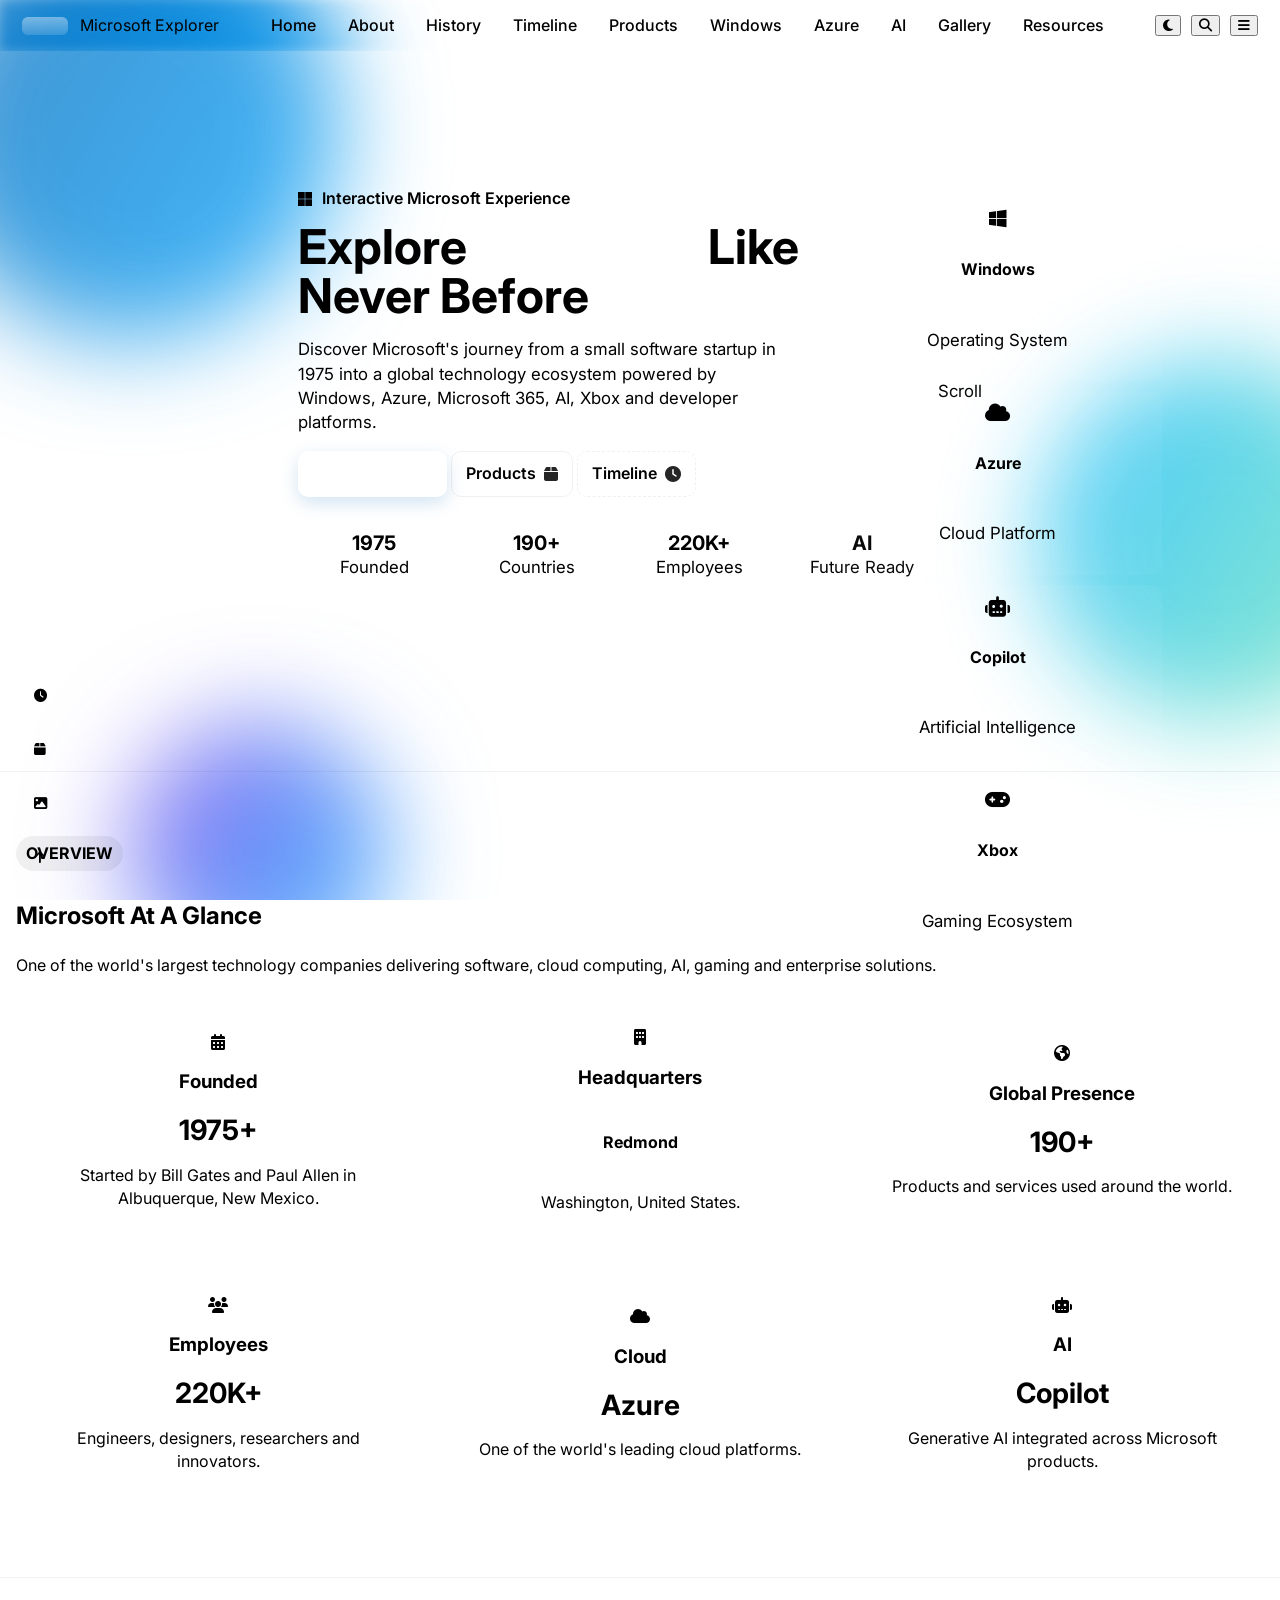
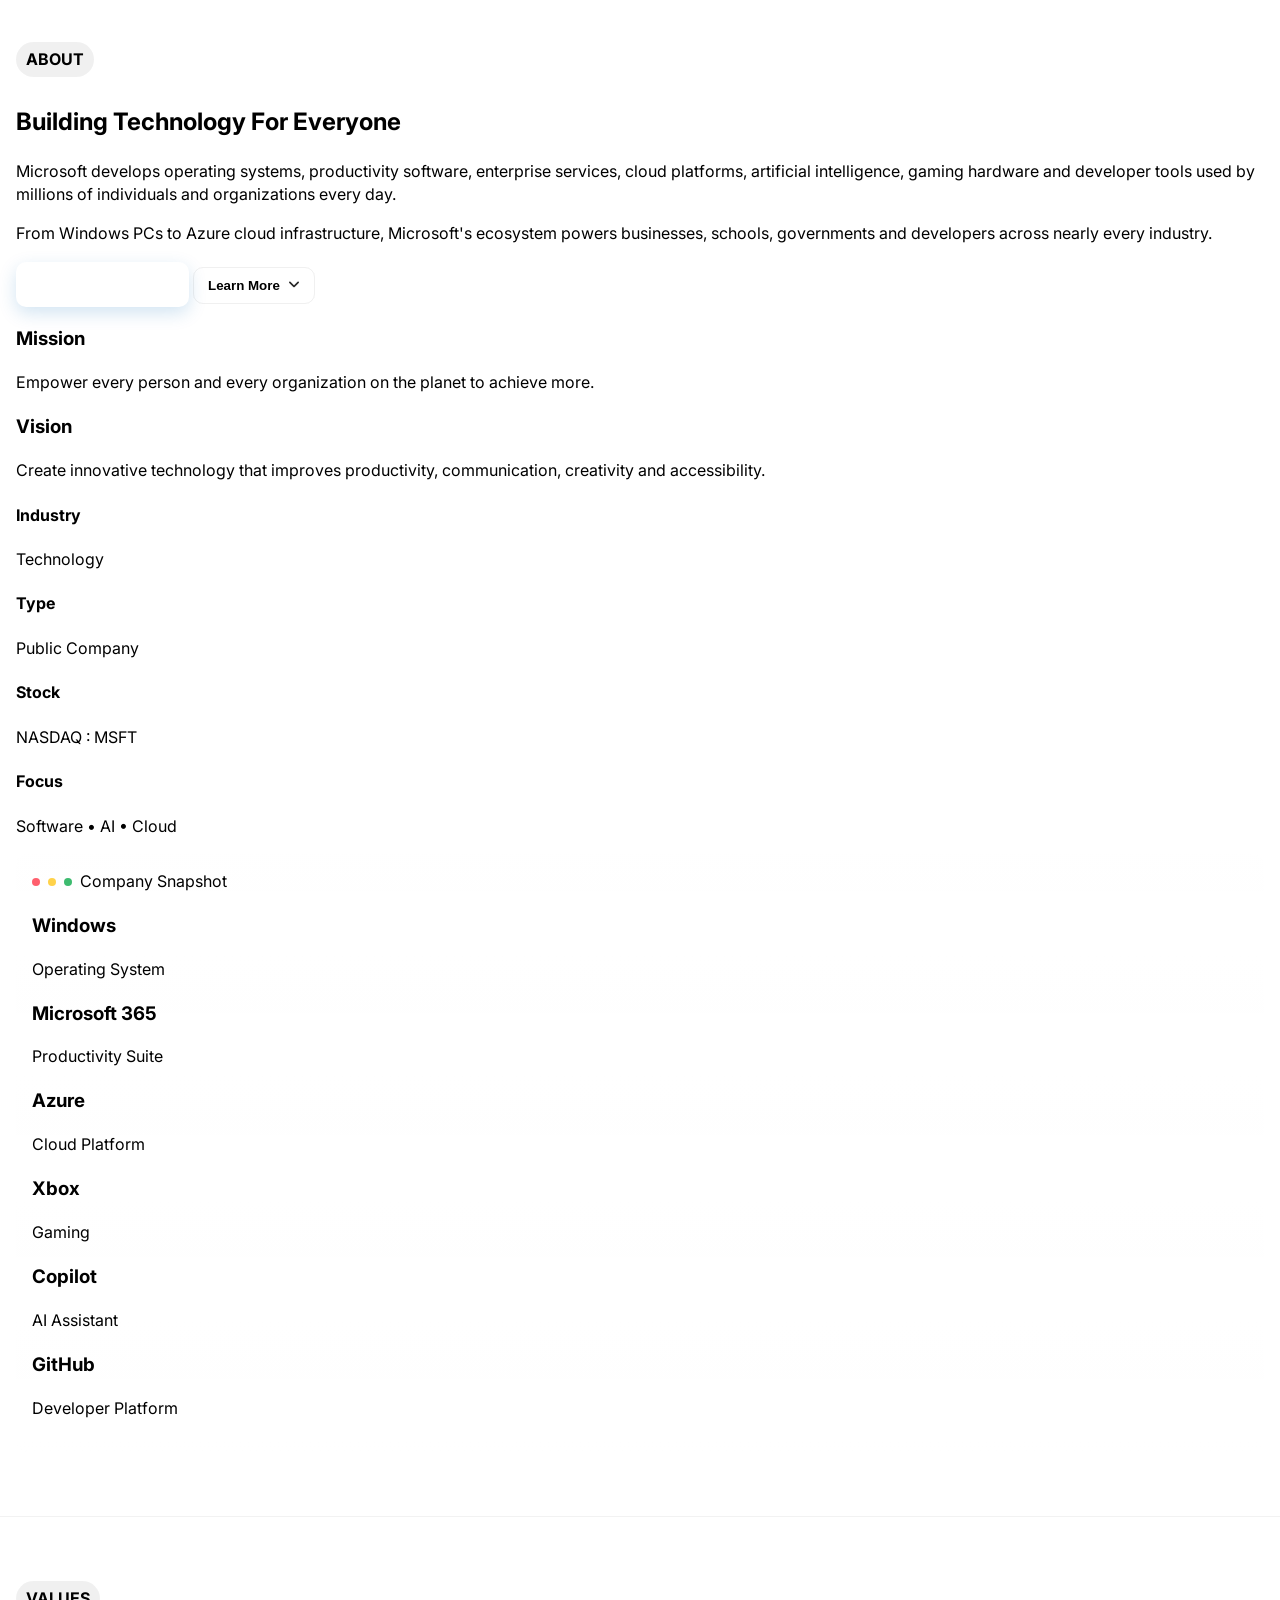
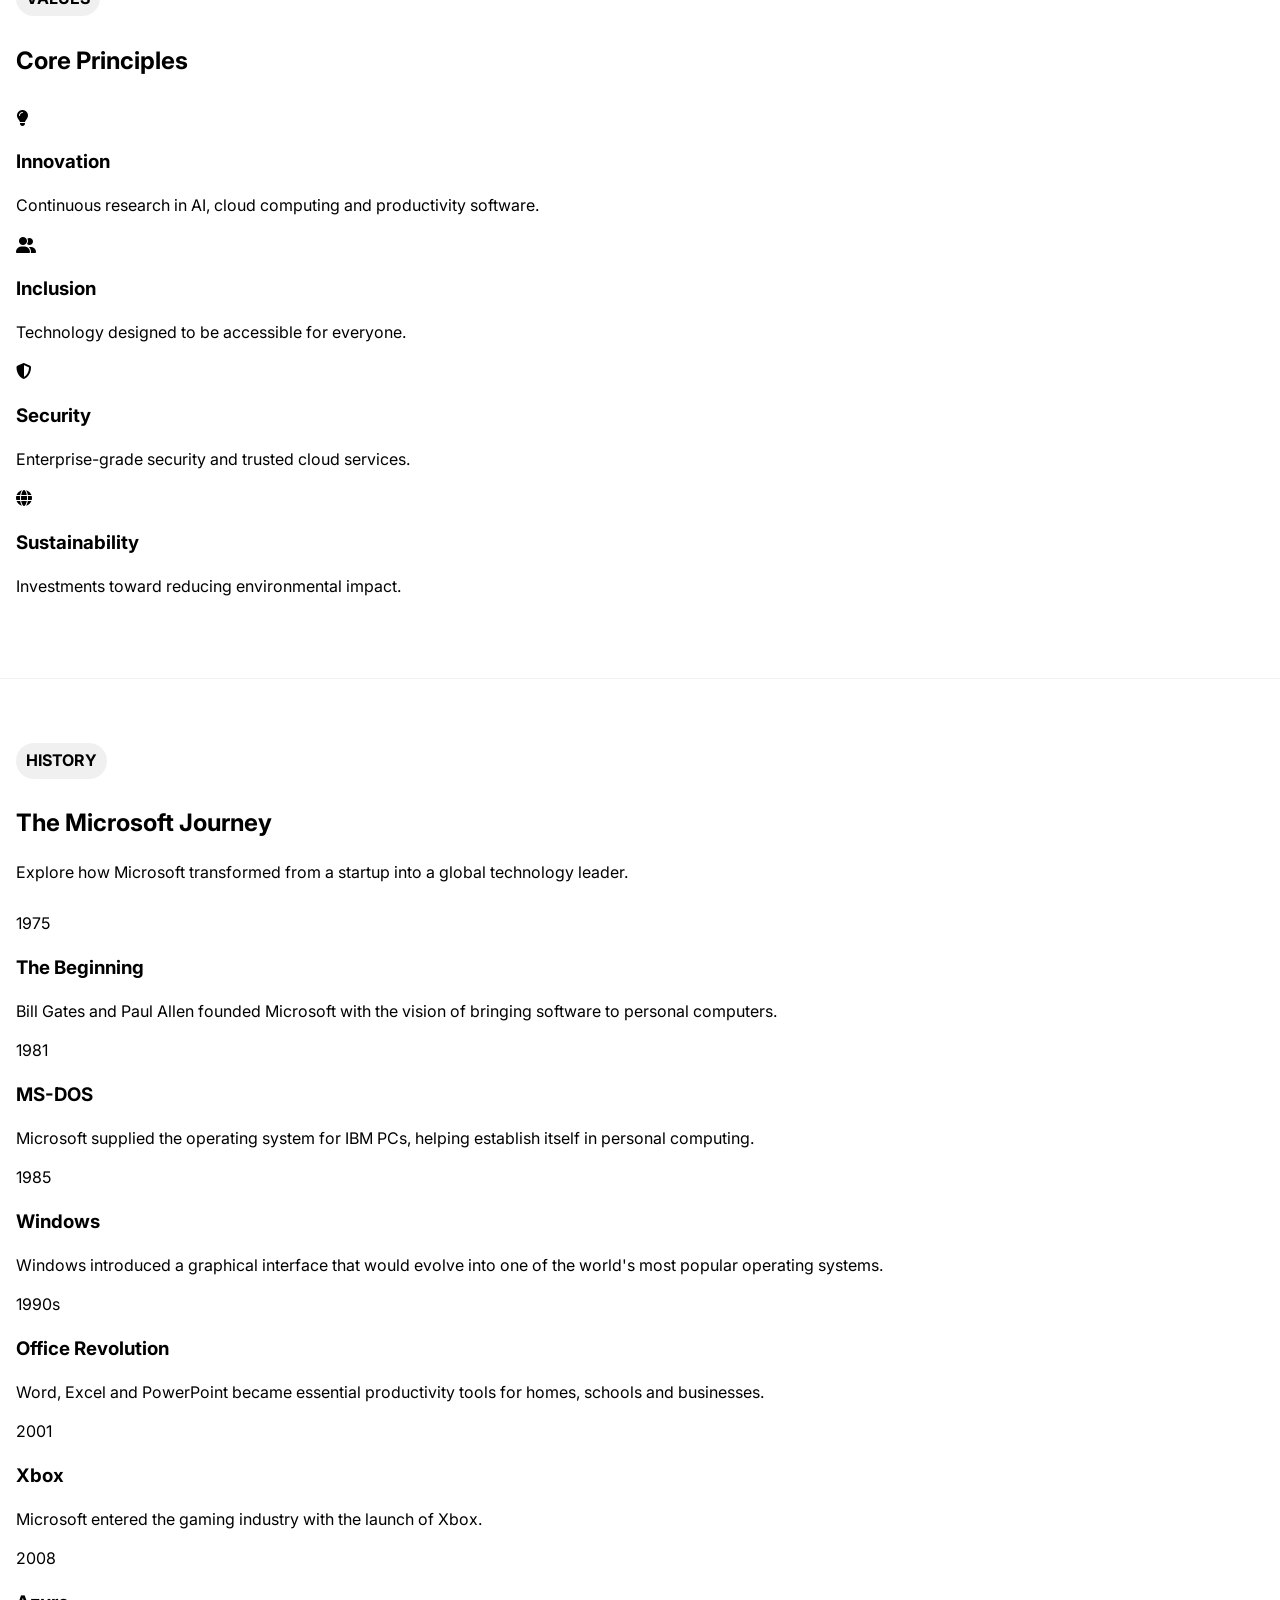
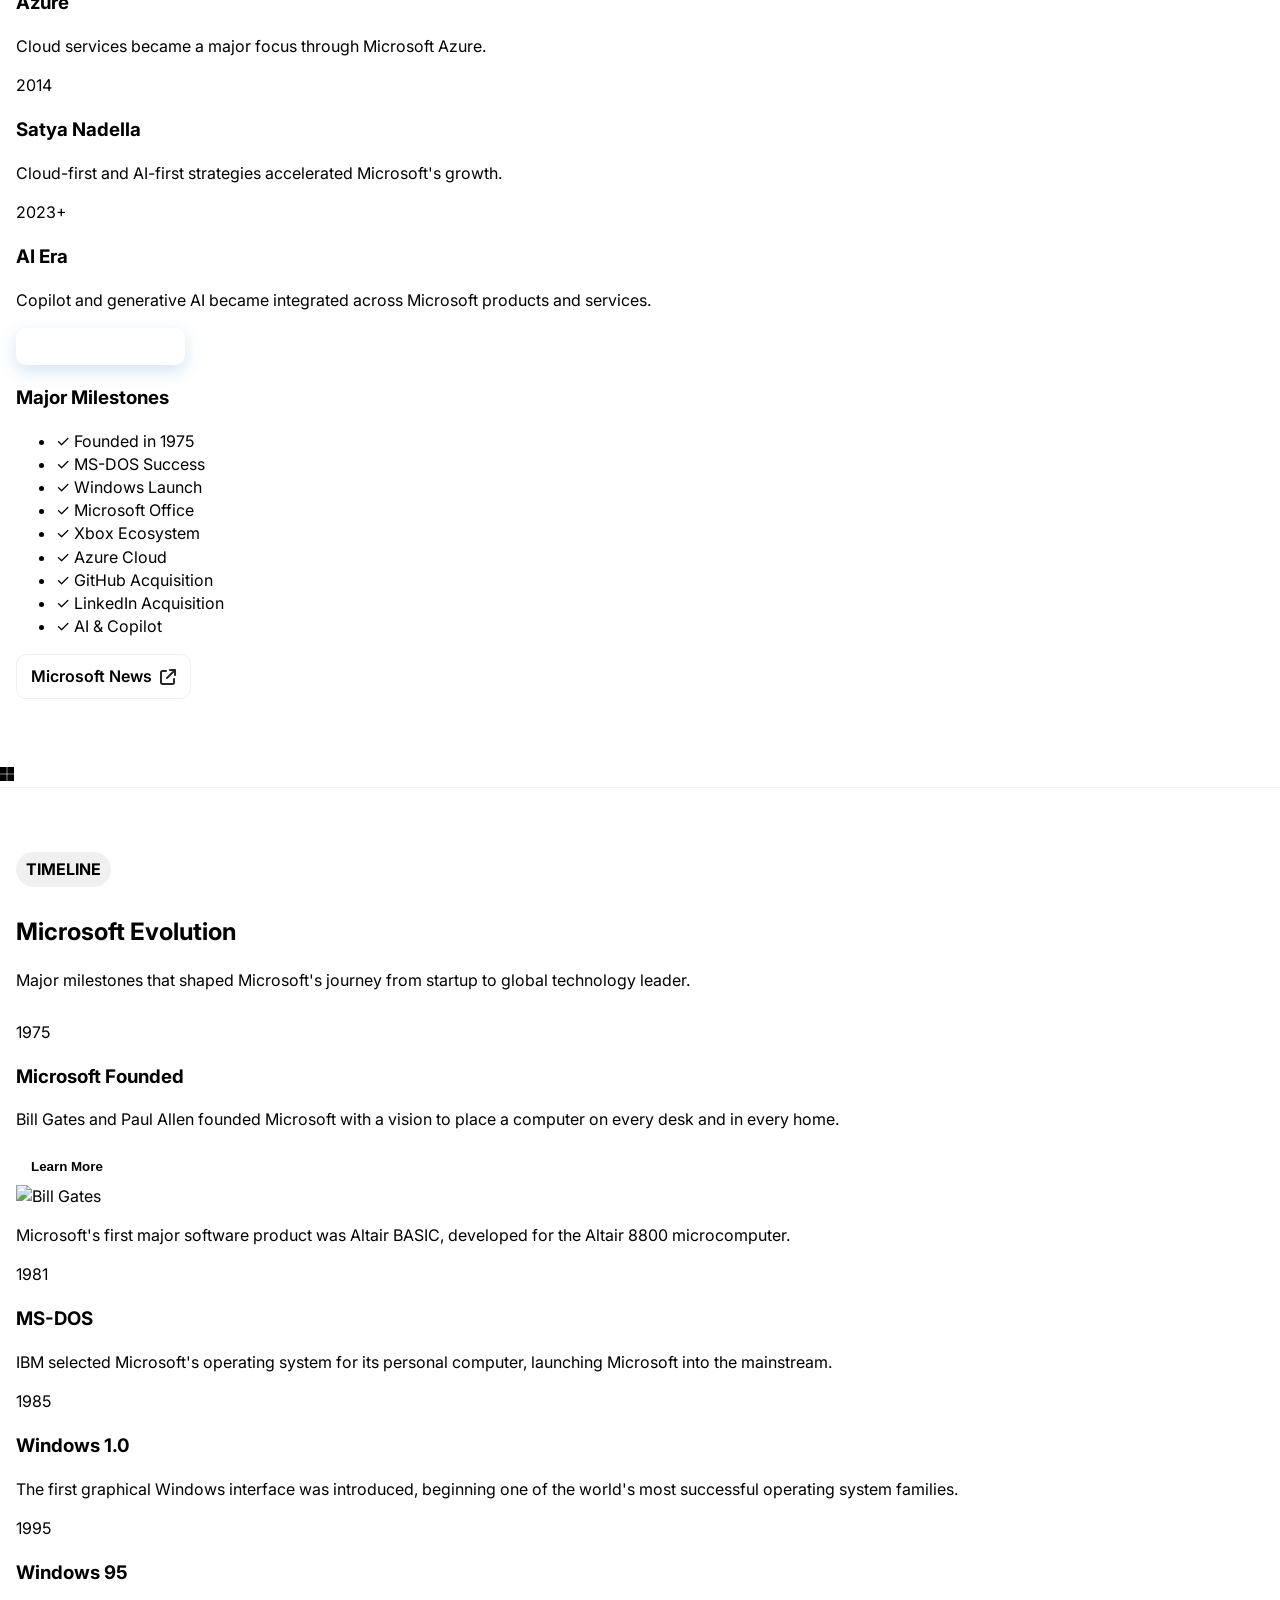
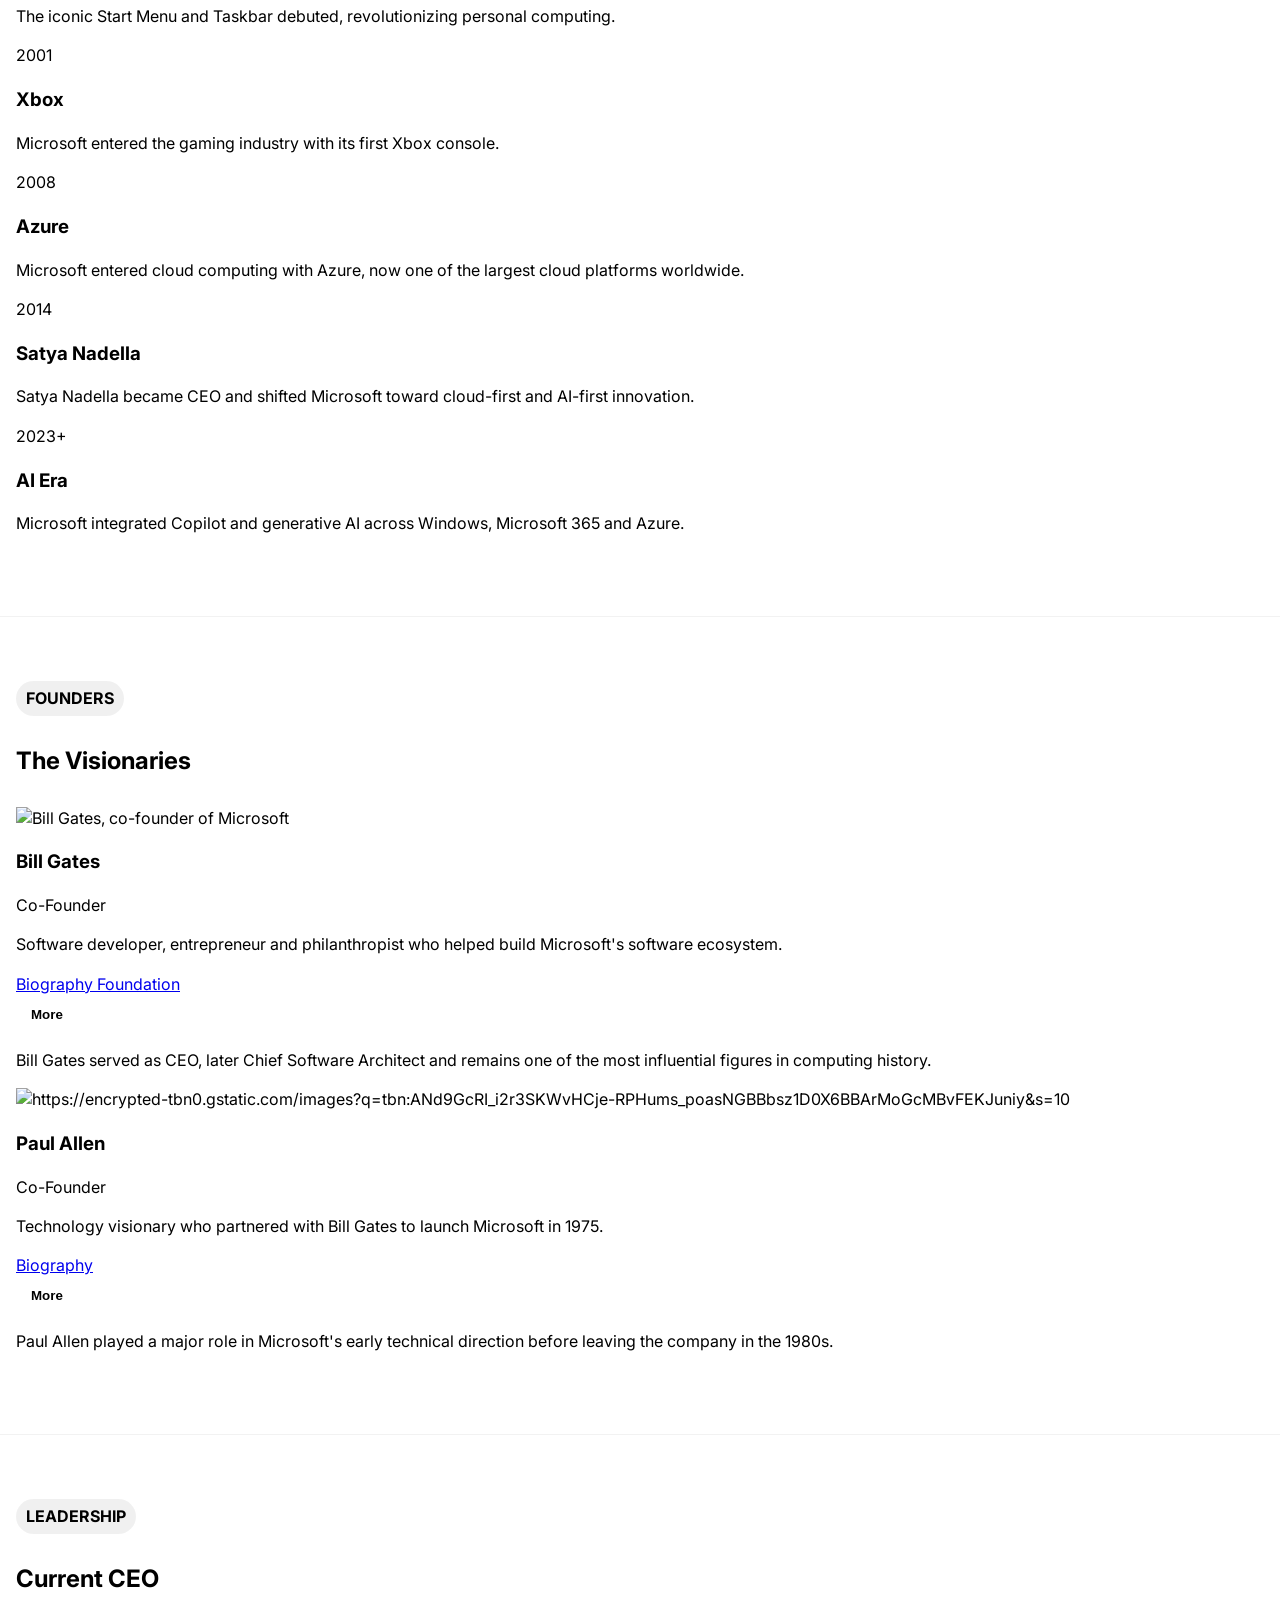
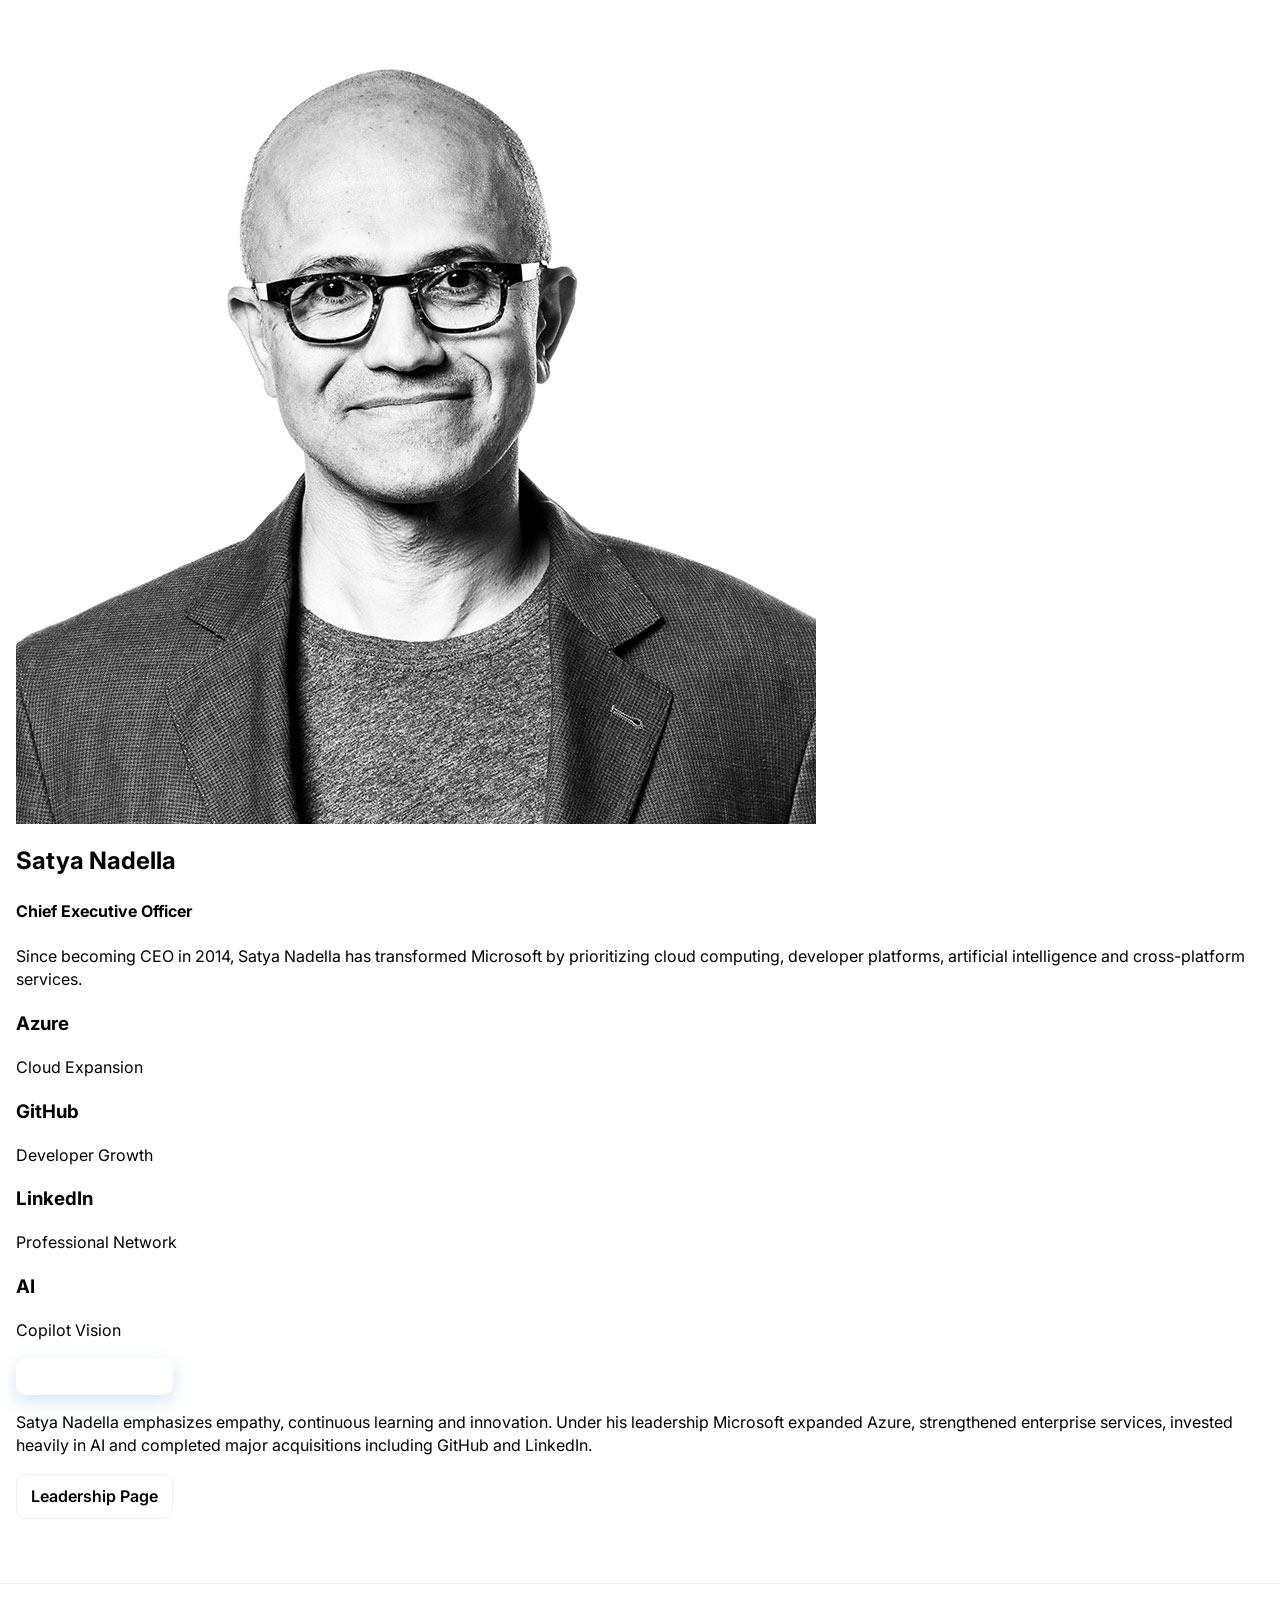
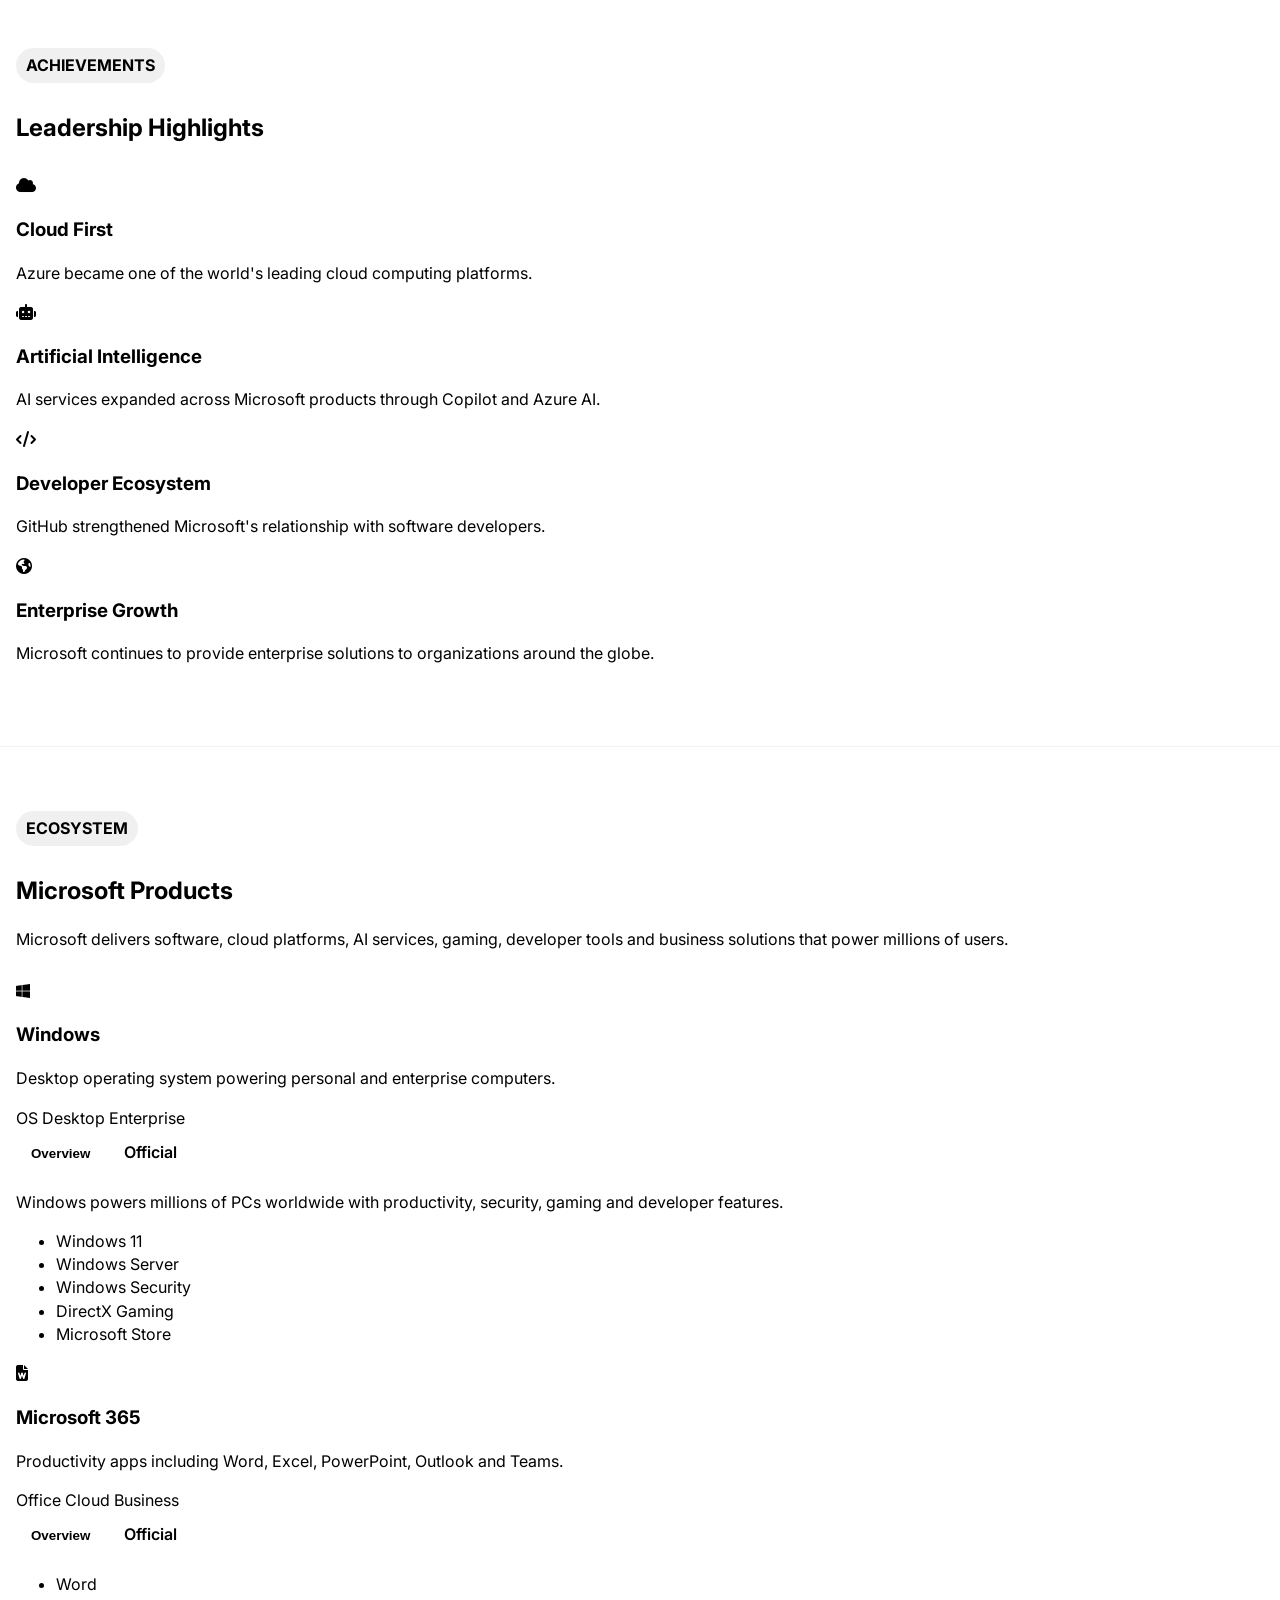
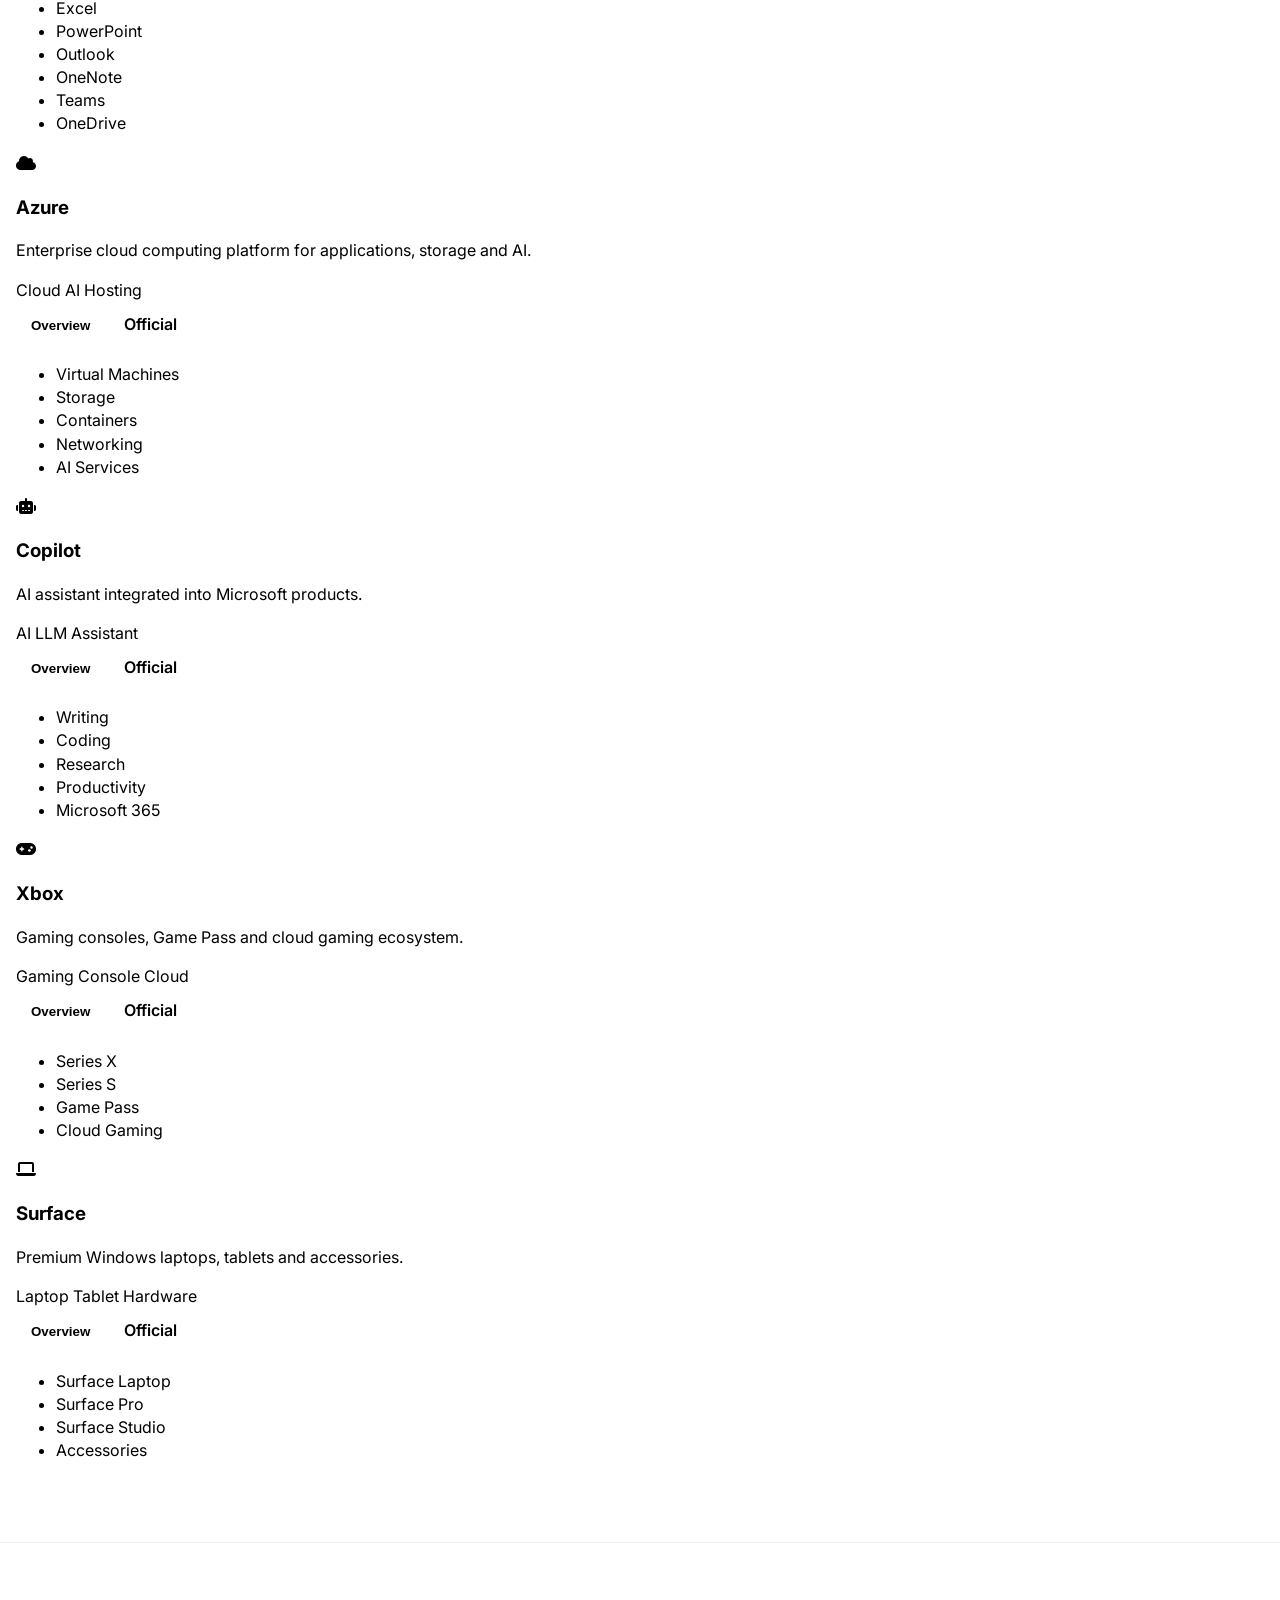
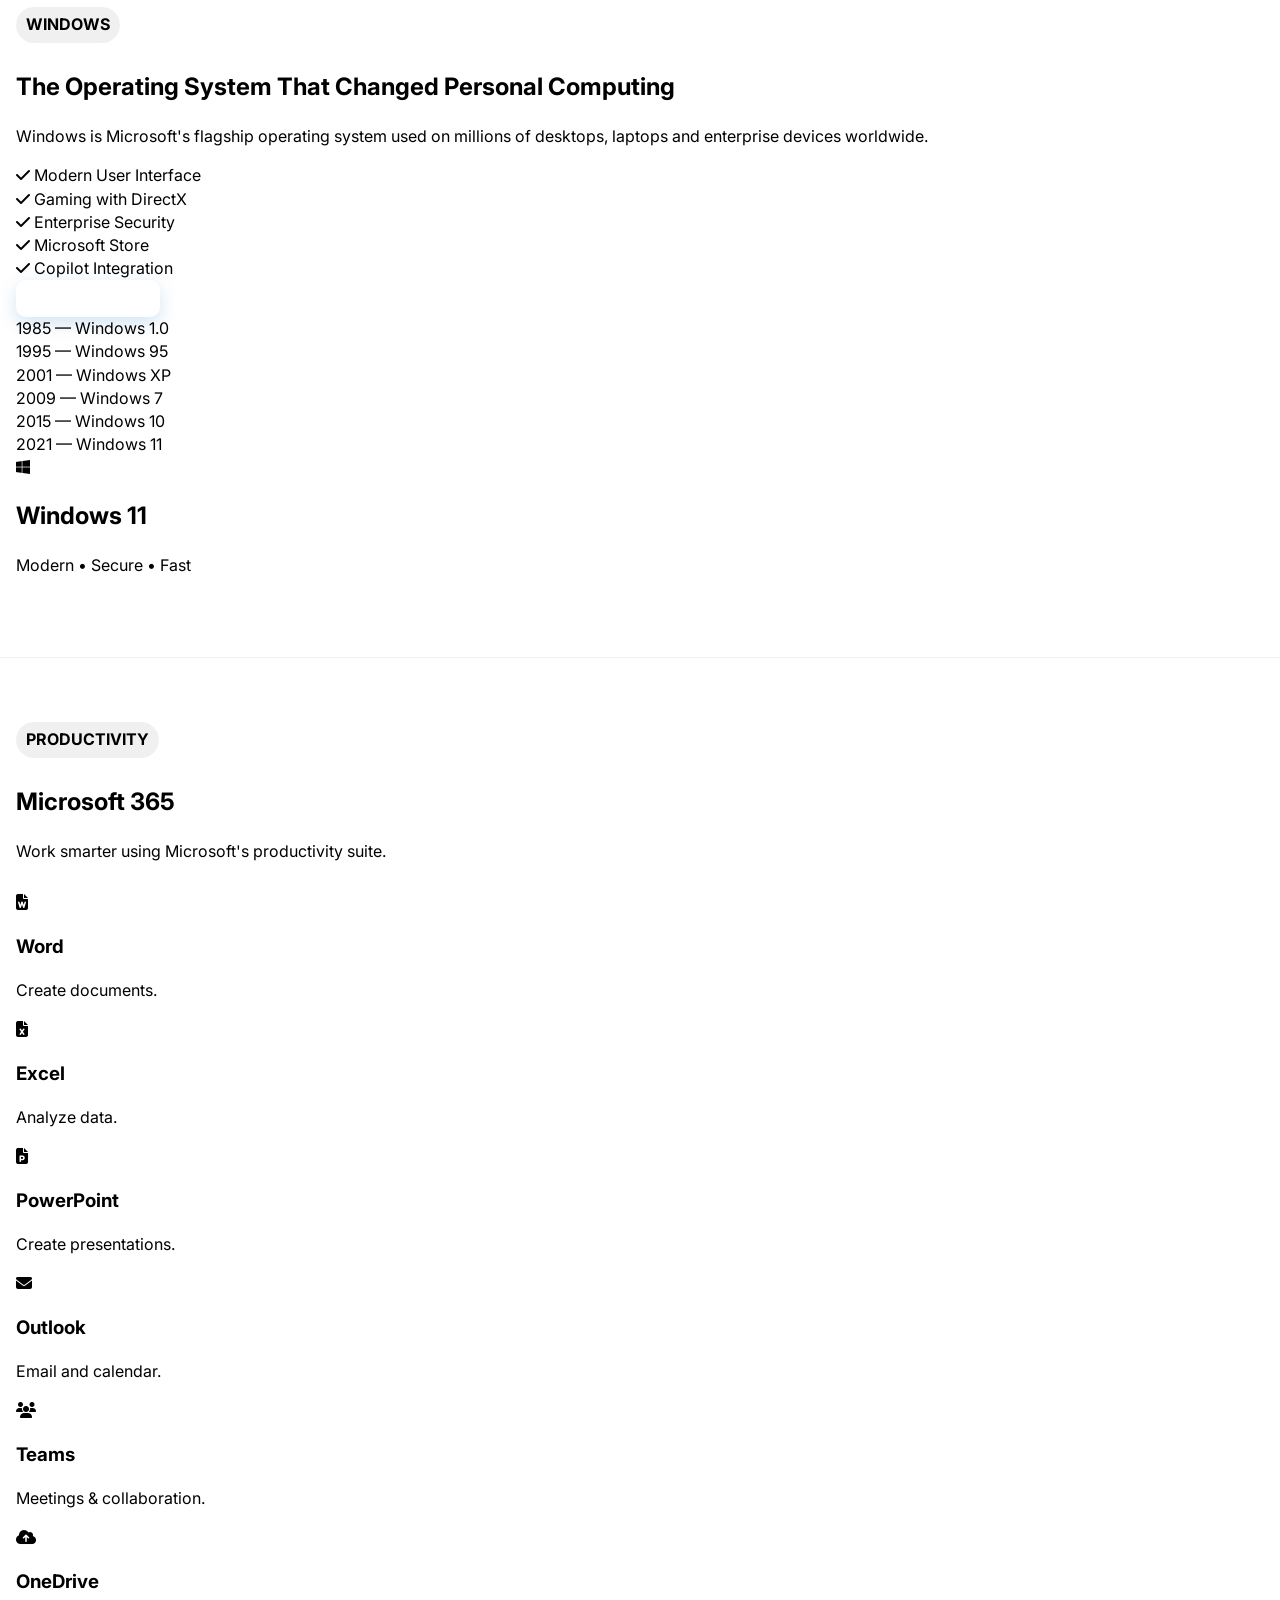
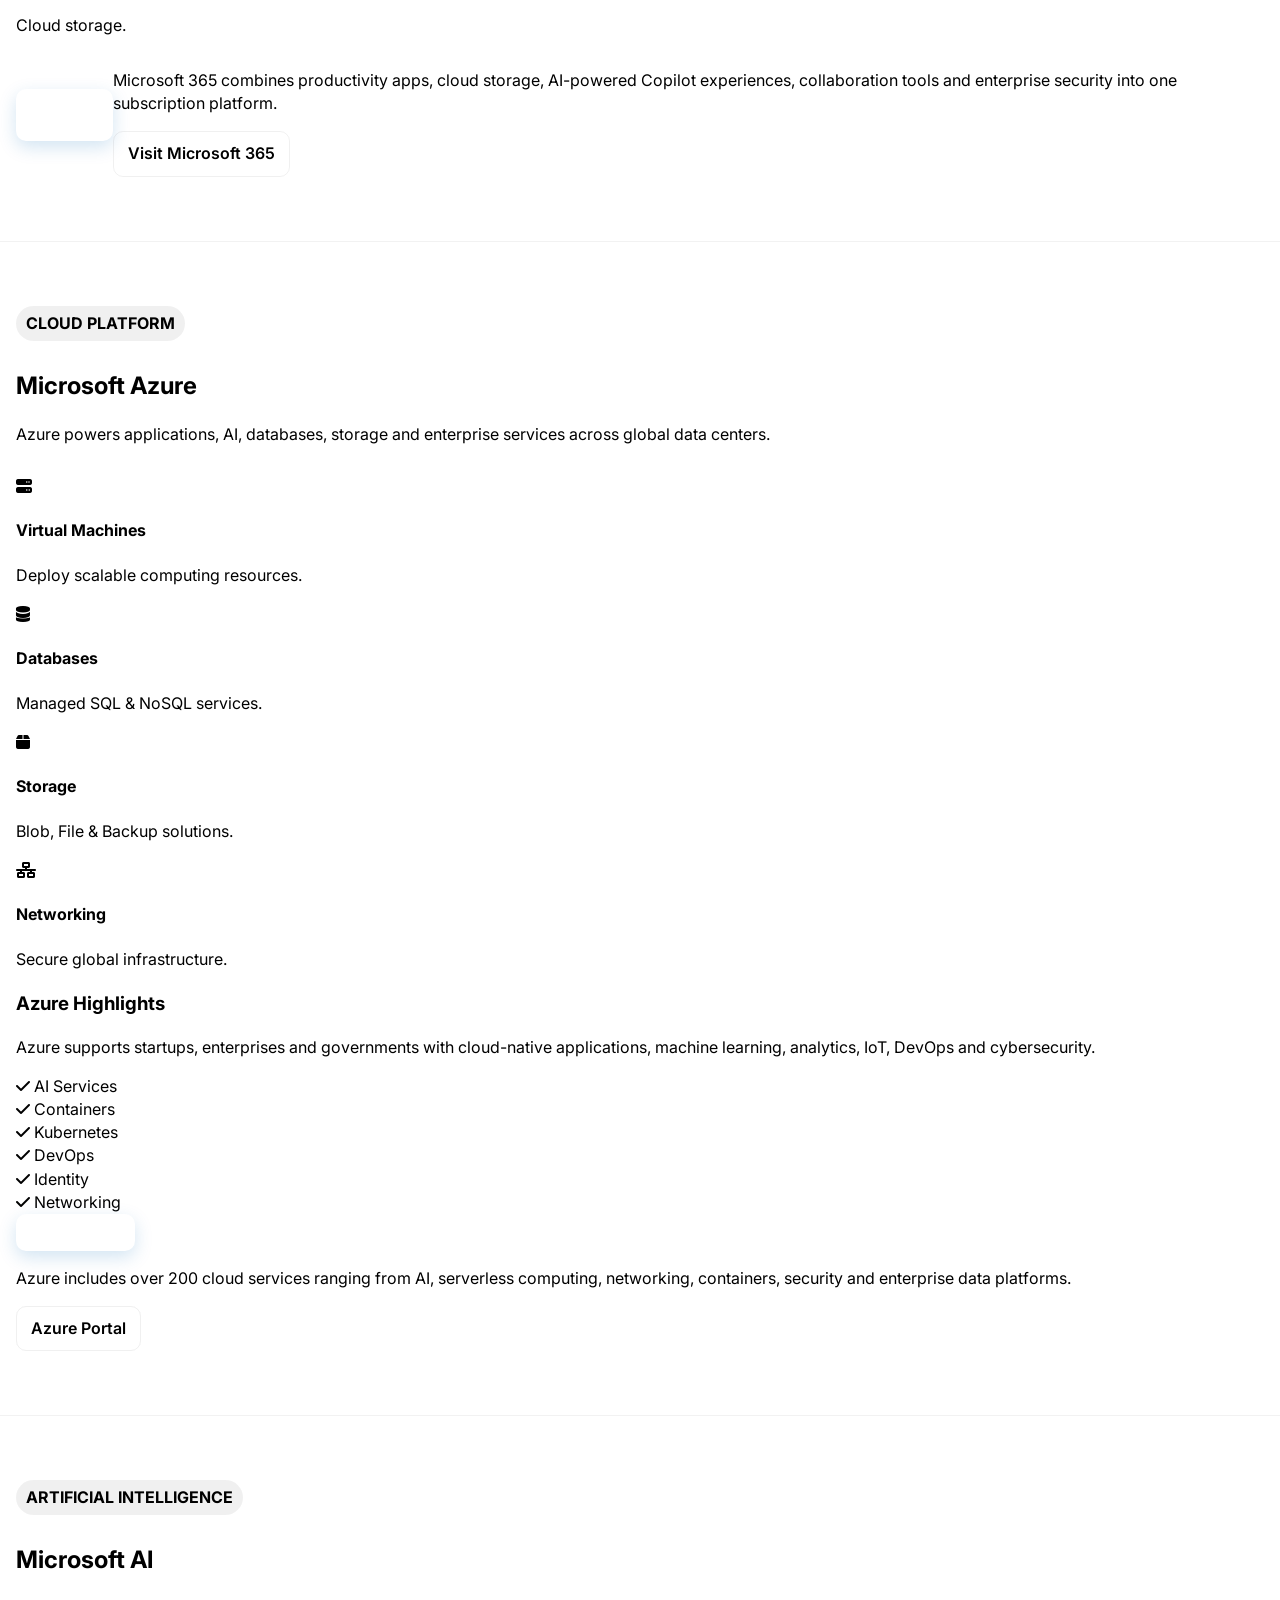
==== commit d2f69763: "Update index.html" ====
--- a/assignments/assignment-1-microsoft/index.html
+++ b/assignments/assignment-1-microsoft/index.html
@@ -35,7 +35,7 @@
   <link rel="preconnect" href="https://fonts.googleapis.com">
   <link rel="preconnect" href="https://fonts.gstatic.com" crossorigin>
 
-<link rel="icon" type="image/png" href="images/favicon.png">
+<link rel="icon" type="image/x-icon" href="images/favicon.ico" alt="images/ms-icon-70x70.png">
 <meta property="og:image" content="images/banner.png">
 
   <link href="https://fonts.googleapis.com/css2?family=Inter:wght@300;400;500;600;700;800;900&display=swap" rel="stylesheet">
@@ -1470,10 +1470,11 @@
 
 <article class="person-card reveal">
 
-<img
-src="https://static.wikia.nocookie.net/windows/images/8/8e/Bill_Gates.png/revision/latest?cb=20240808232924"
-alt="https://media.cnn.com/api/v1/images/stellar/prod/210519232244-02-bill-gates-unf.jpg?q=w_1576,c_fill">
-
+ <img
+src="https://static.wikia.nocookie.net/windows/images/8/8e/Bill_Gates.png"
+alt="Bill Gates, co-founder of Microsoft">
+ 
+  
 <h3>Bill Gates</h3>
 
 <p class="role">Co-Founder</p>
@@ -1592,7 +1593,7 @@
 
 <img
 src="./images/Satya_Nadella_2023.jpg"
-alt="https://encrypted-tbn0.gstatic.com/images?q=tbn:ANd9GcQYYxQBNuydgF2c-61PlT2TvgveP-FtmMsOW7A3Dzq6KqsLwy3Rz6VpBVEa&s=10">
+alt="Satya Nadella, CEO of Microsoft">
 
 </div>
 
@@ -3256,8 +3257,8 @@
 <div class="gallery-item product reveal">
 
 <img
-src="https://upload.wikimedia.org/wikipedia/commons/thumb/4/44/Microsoft_logo.svg/960px-Microsoft_logo.svg.png?_=20210729021049"
-alt="https://static.wikia.nocookie.net/windows/images/3/33/Microsoft-logo.png/revision/latest?cb=20231201023319">
+src="https://upload.wikimedia.org/wikipedia/commons/thumb/4/44/Microsoft_logo.svg/960px-Microsoft_logo.svg.png"
+alt="Microsoft company logo">
 
 <div class="gallery-overlay">
 
@@ -3280,8 +3281,8 @@
 <div class="gallery-item product reveal">
 
 <img
-src="https://static.wikia.nocookie.net/windows/images/3/33/Microsoft-logo.png/revision/latest?cb=20231201023319"
-alt="https://static.wikia.nocookie.net/windows/images/a/a1/Windows_rgb_Blue_D.png/revision/latest?cb=20231103105439">
+src="https://static.wikia.nocookie.net/windows/images/3/33/Microsoft-logo.png"
+alt="Microsoft Windows logo">
 
 <div class="gallery-overlay">
 
@@ -3304,8 +3305,8 @@
 <div class="gallery-item tech reveal">
 
 <img
-src="https://static.wikia.nocookie.net/windows/images/f/f1/Microsoft_Azure_logo_2021.png/revision/latest?cb=20210712162127"
-alt="Azure">
+src="https://static.wikia.nocookie.net/windows/images/f/f1/Microsoft_Azure_logo_2021.png"
+alt="Microsoft Azure logo">
 
 <div class="gallery-overlay">
 
@@ -3353,7 +3354,7 @@
 
 <img
 src="https://i.ytimg.com/vi/4GaIDvXO_rc/maxresdefault.jpg"
-alt="https://gameluster.com/wp-content/uploads/2014/05/xbone.jpg">
+alt="Microsoft Xbox gaming console">
 
 <div class="gallery-overlay">
 
@@ -3374,10 +3375,10 @@
 
 
 <div class="gallery-item tech reveal">
-
+  
 <img
 src="https://msftstories.thesourcemediaassets.com/sites/45/2022/01/Surface-Pro-8-Image-3.png"
-alt="https://static.wikia.nocookie.net/windows/images/1/1c/Surface_Pro_8_Form_Official_Microsoft.jpg/revision/latest?cb=20250804062849">
+alt="Microsoft Surface Pro device">
 
 <div class="gallery-overlay">
 
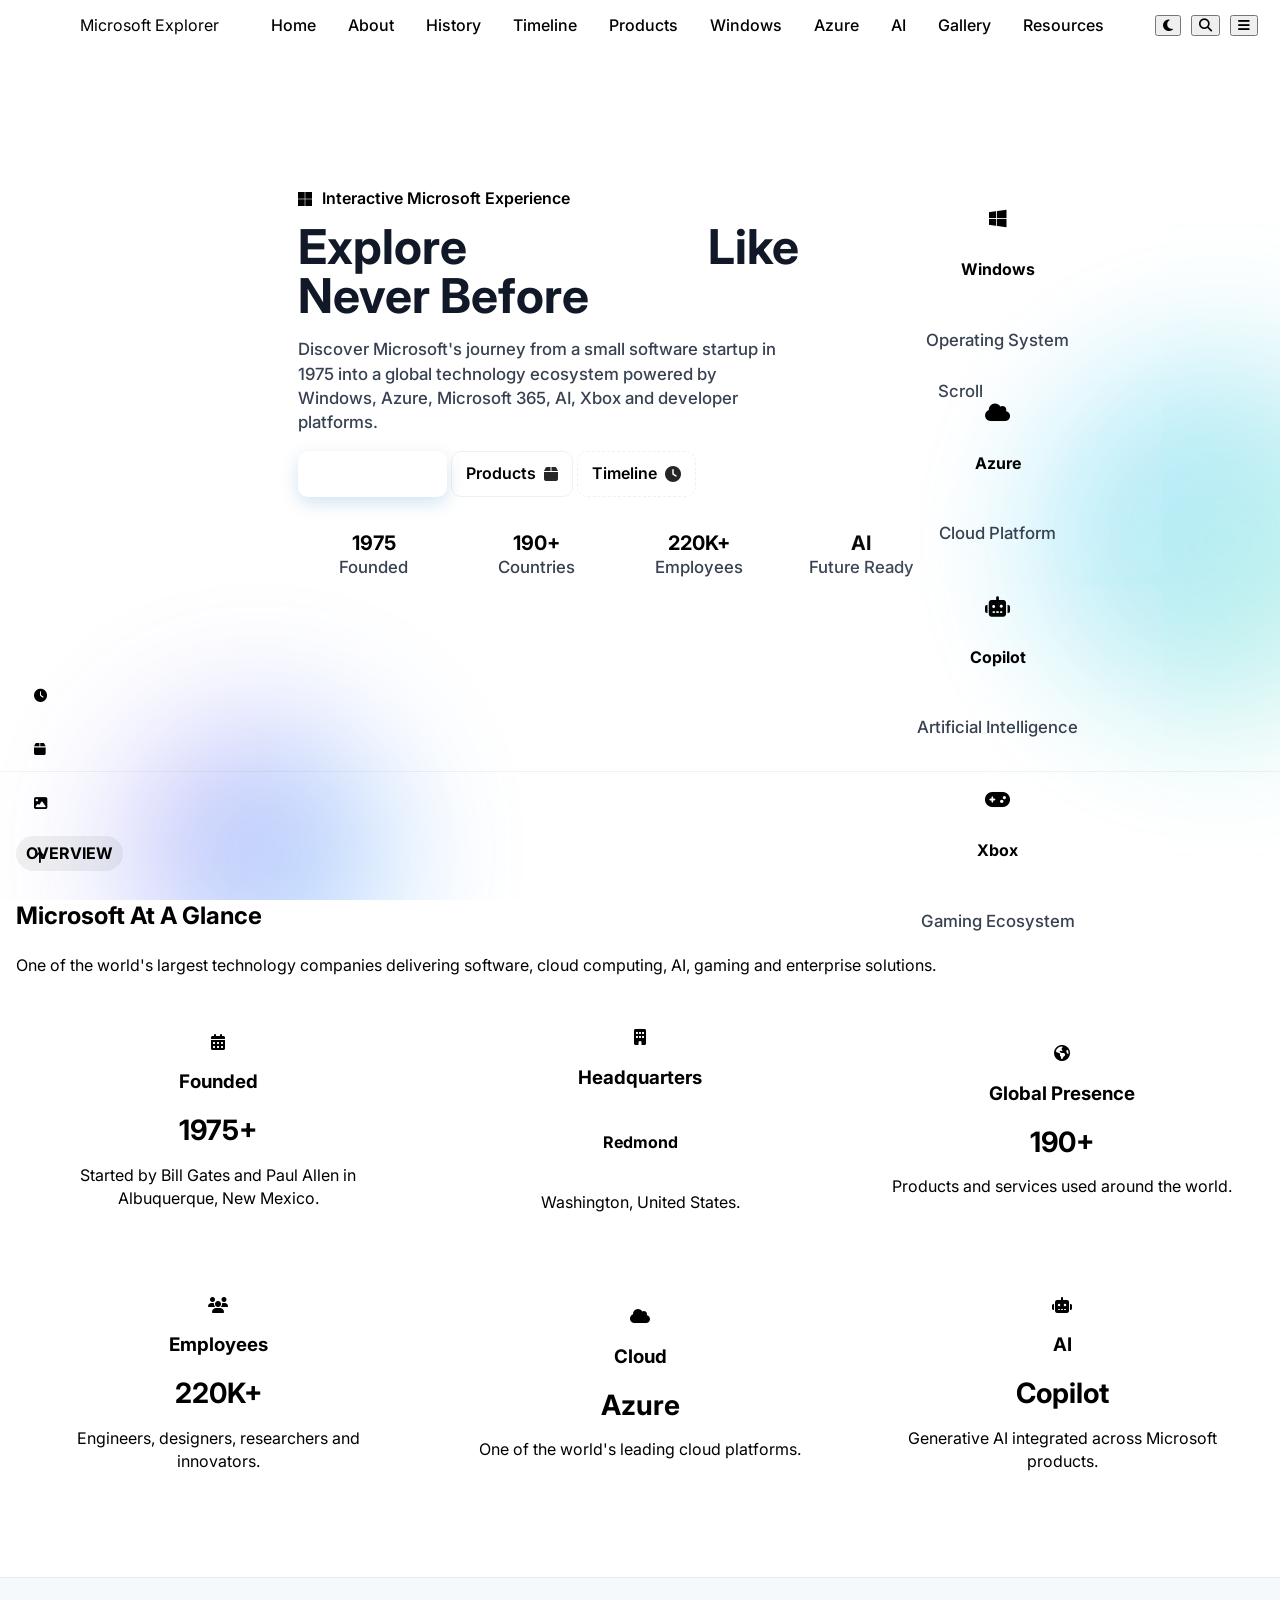
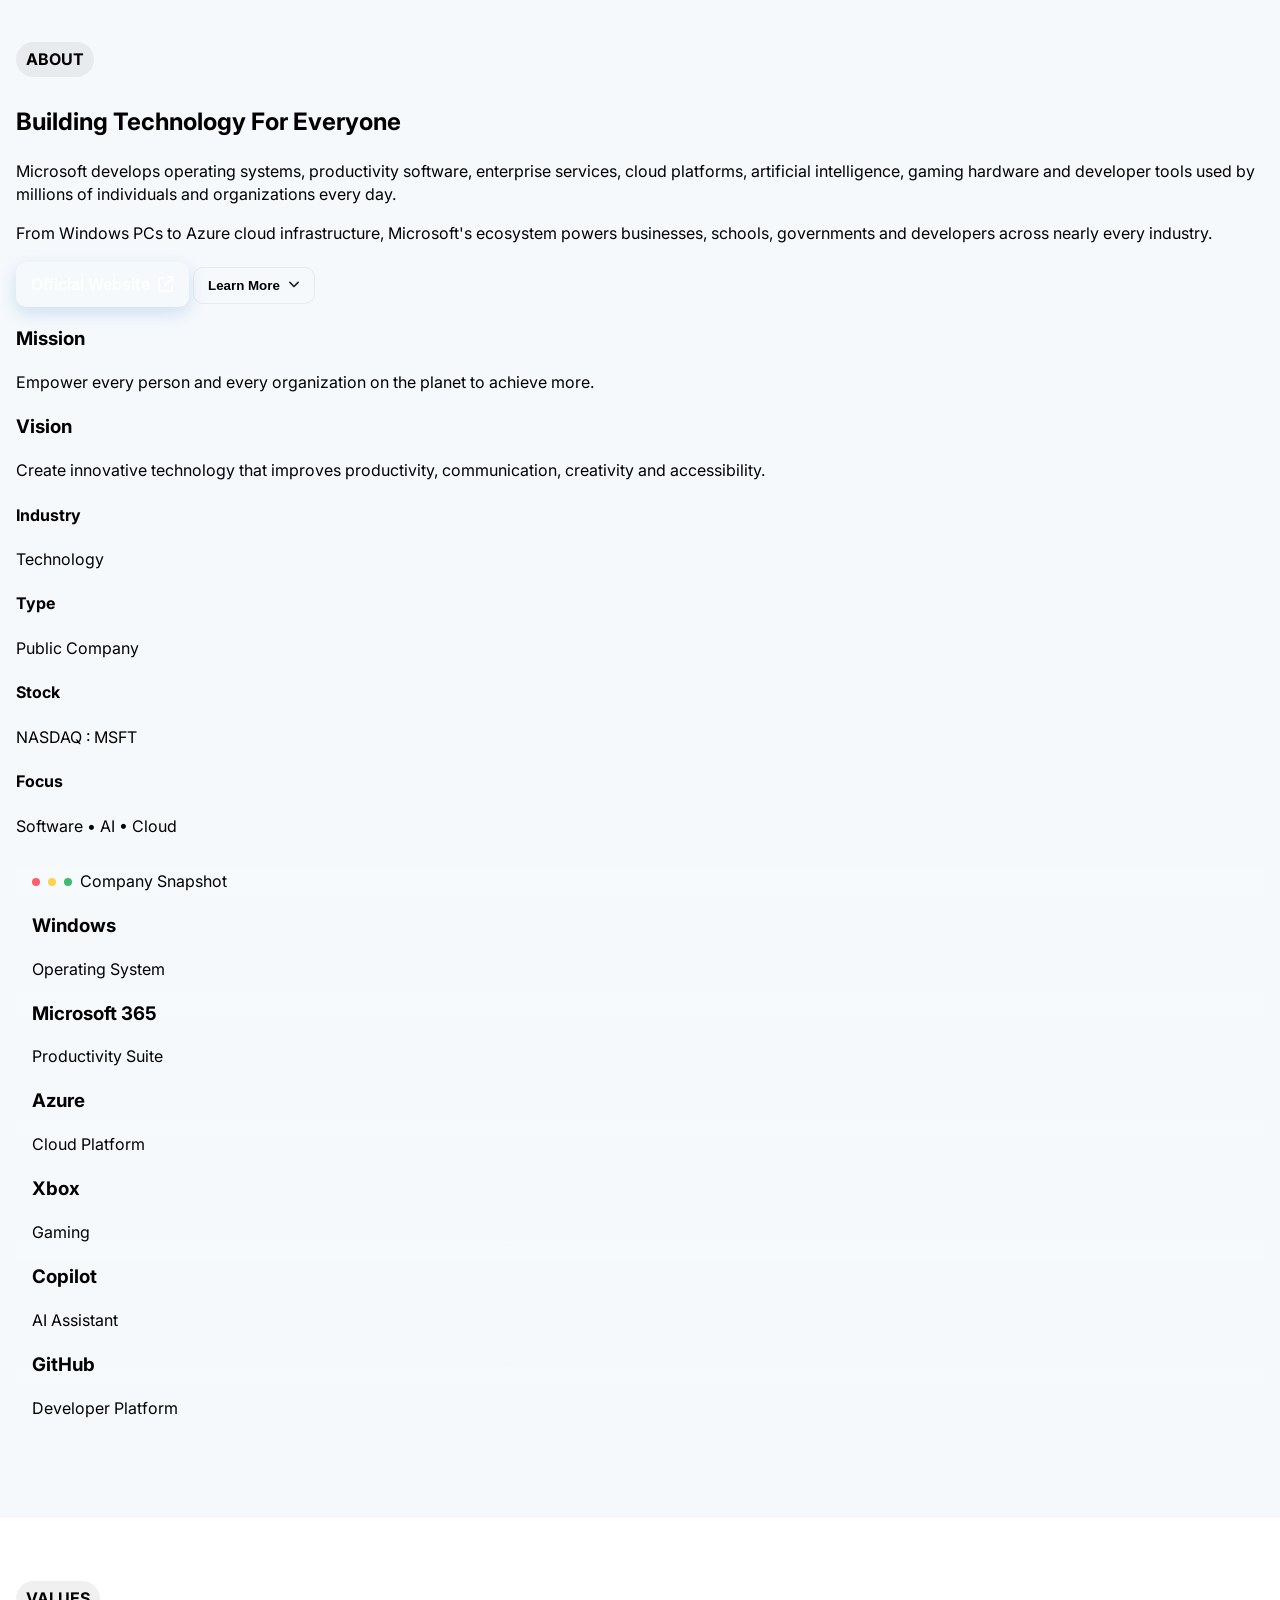
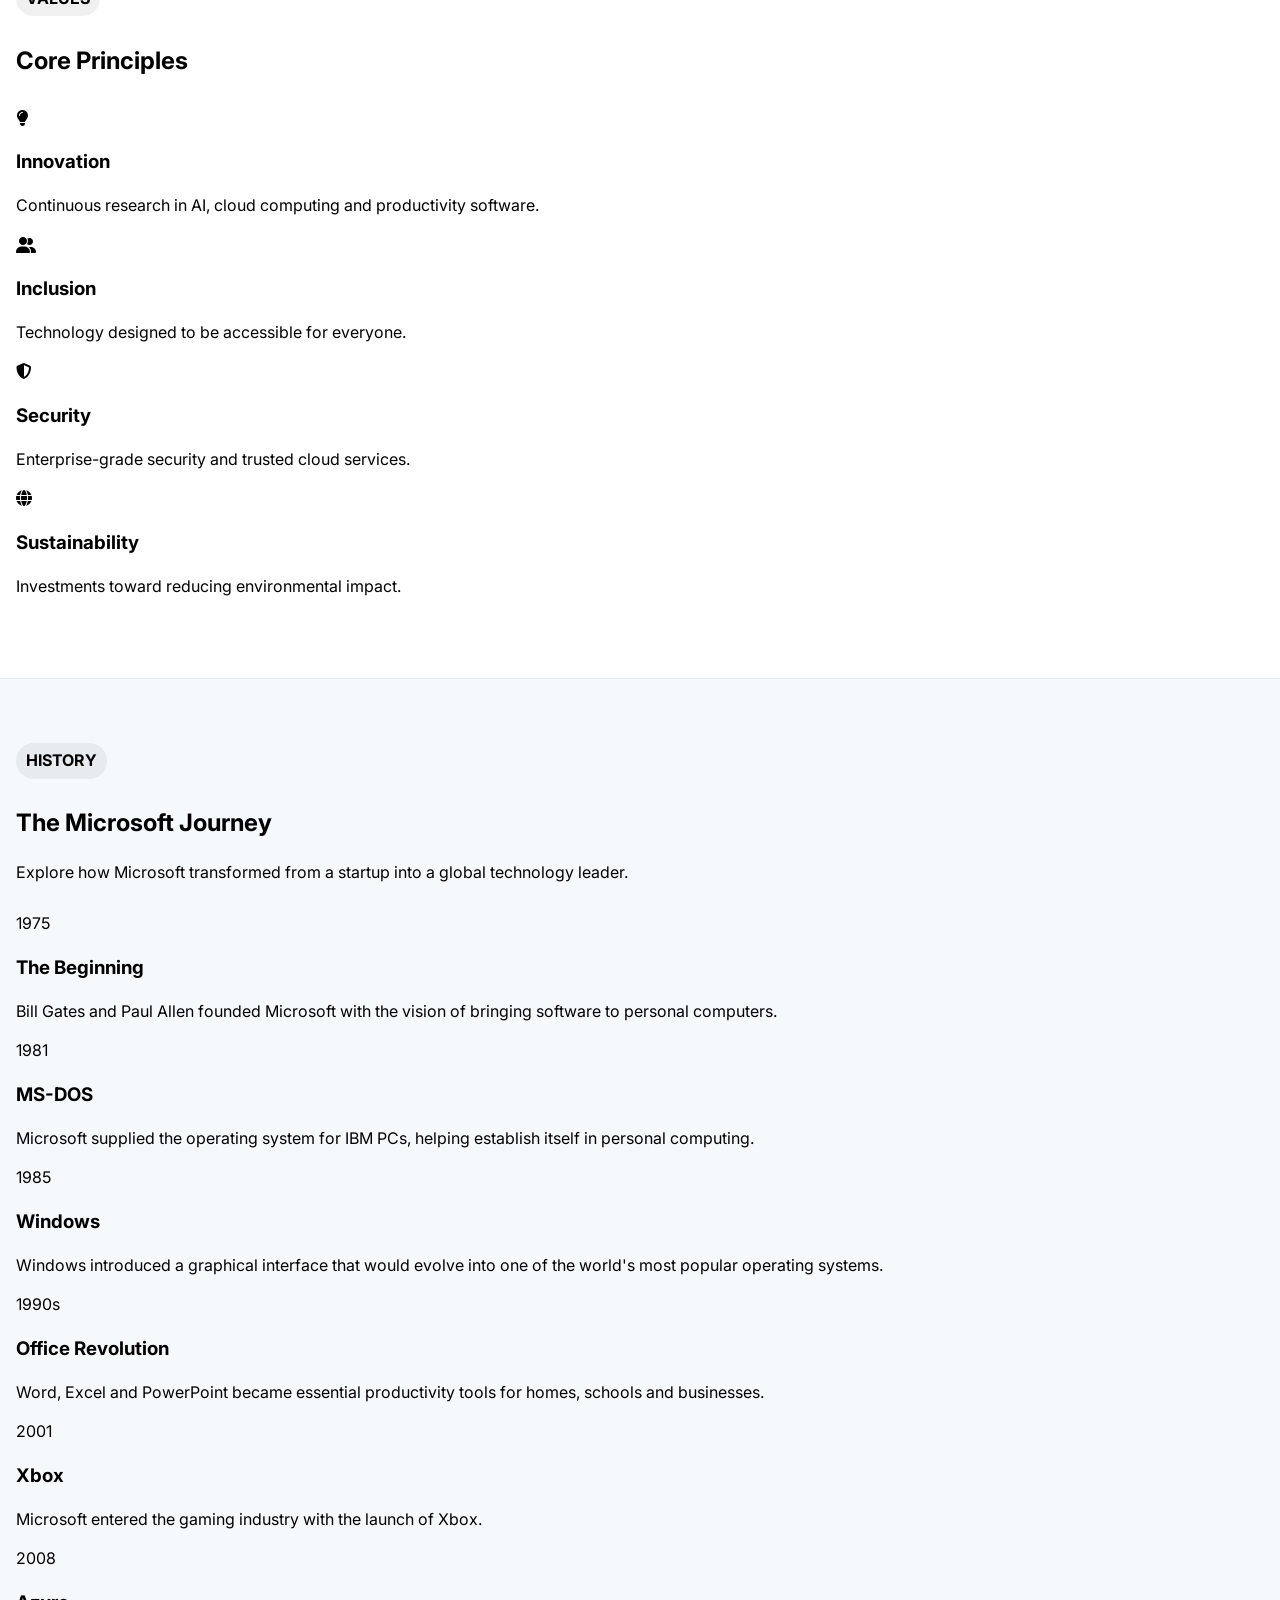
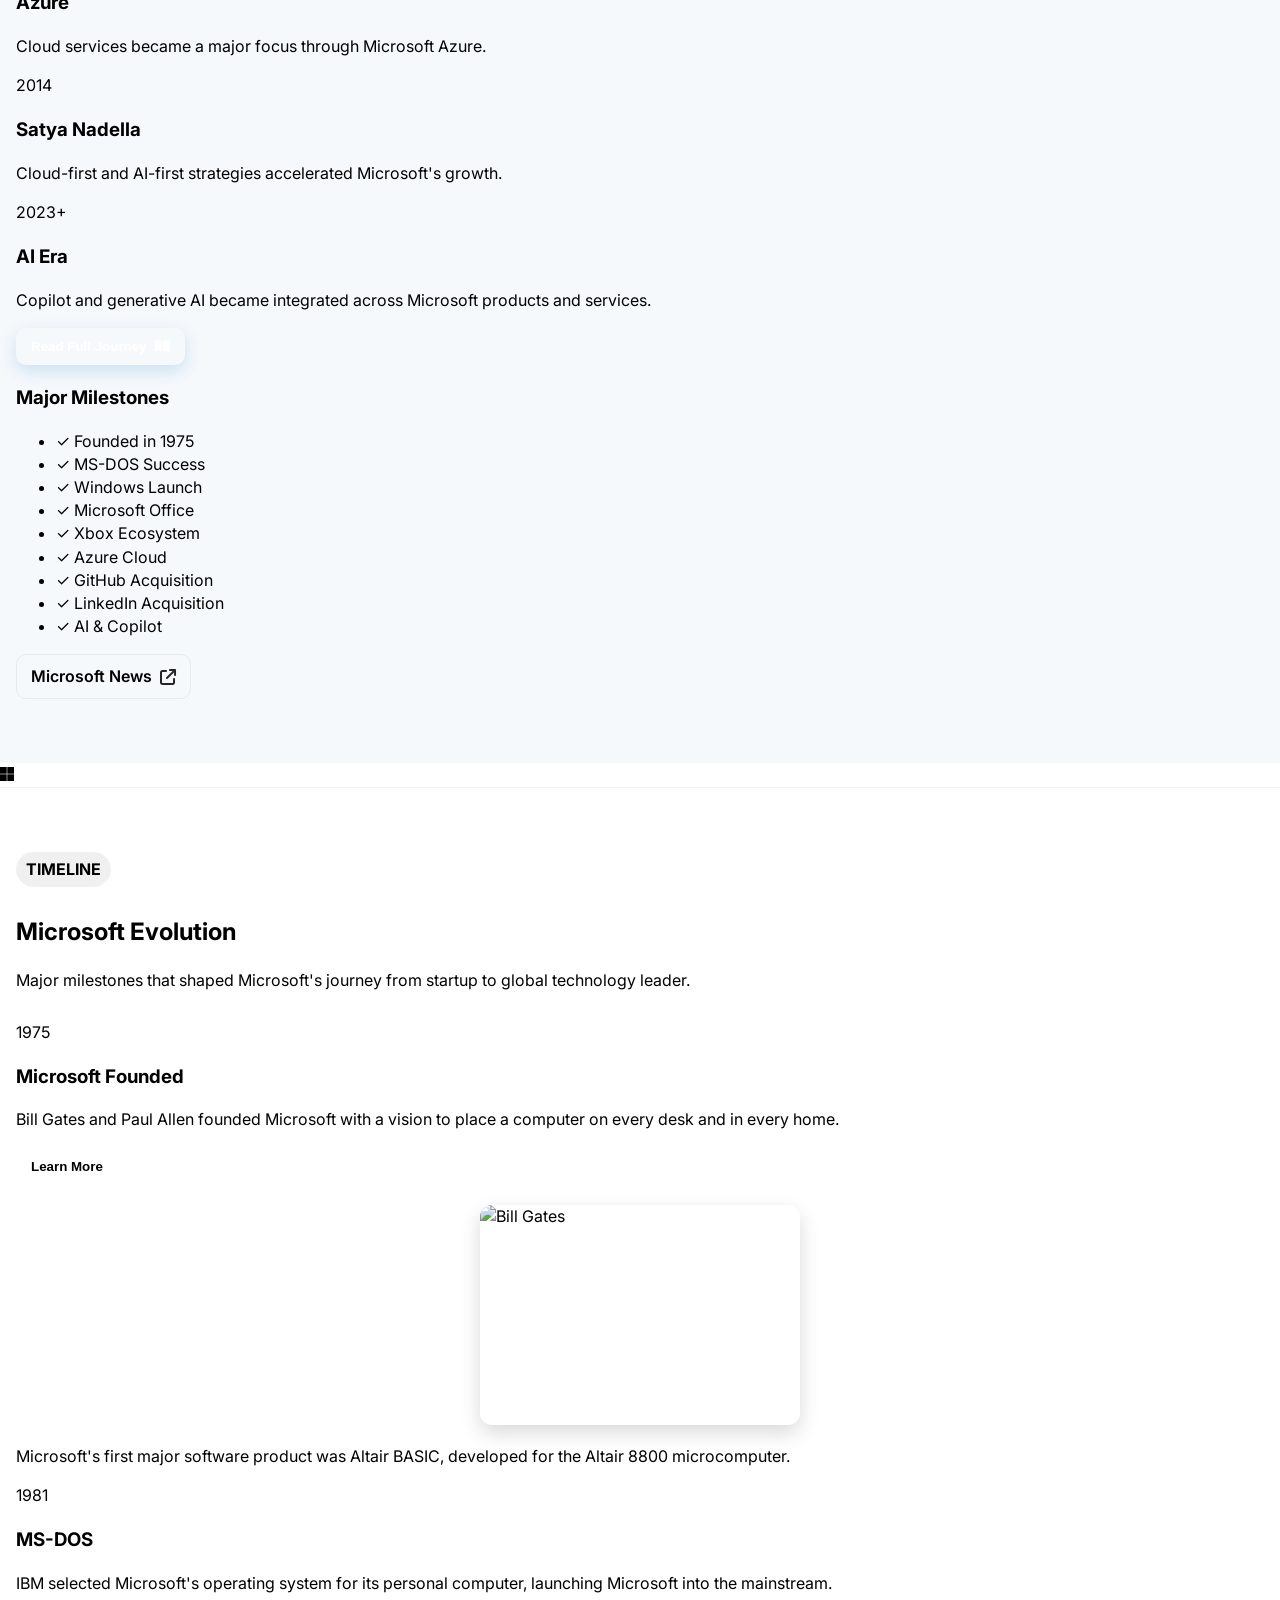
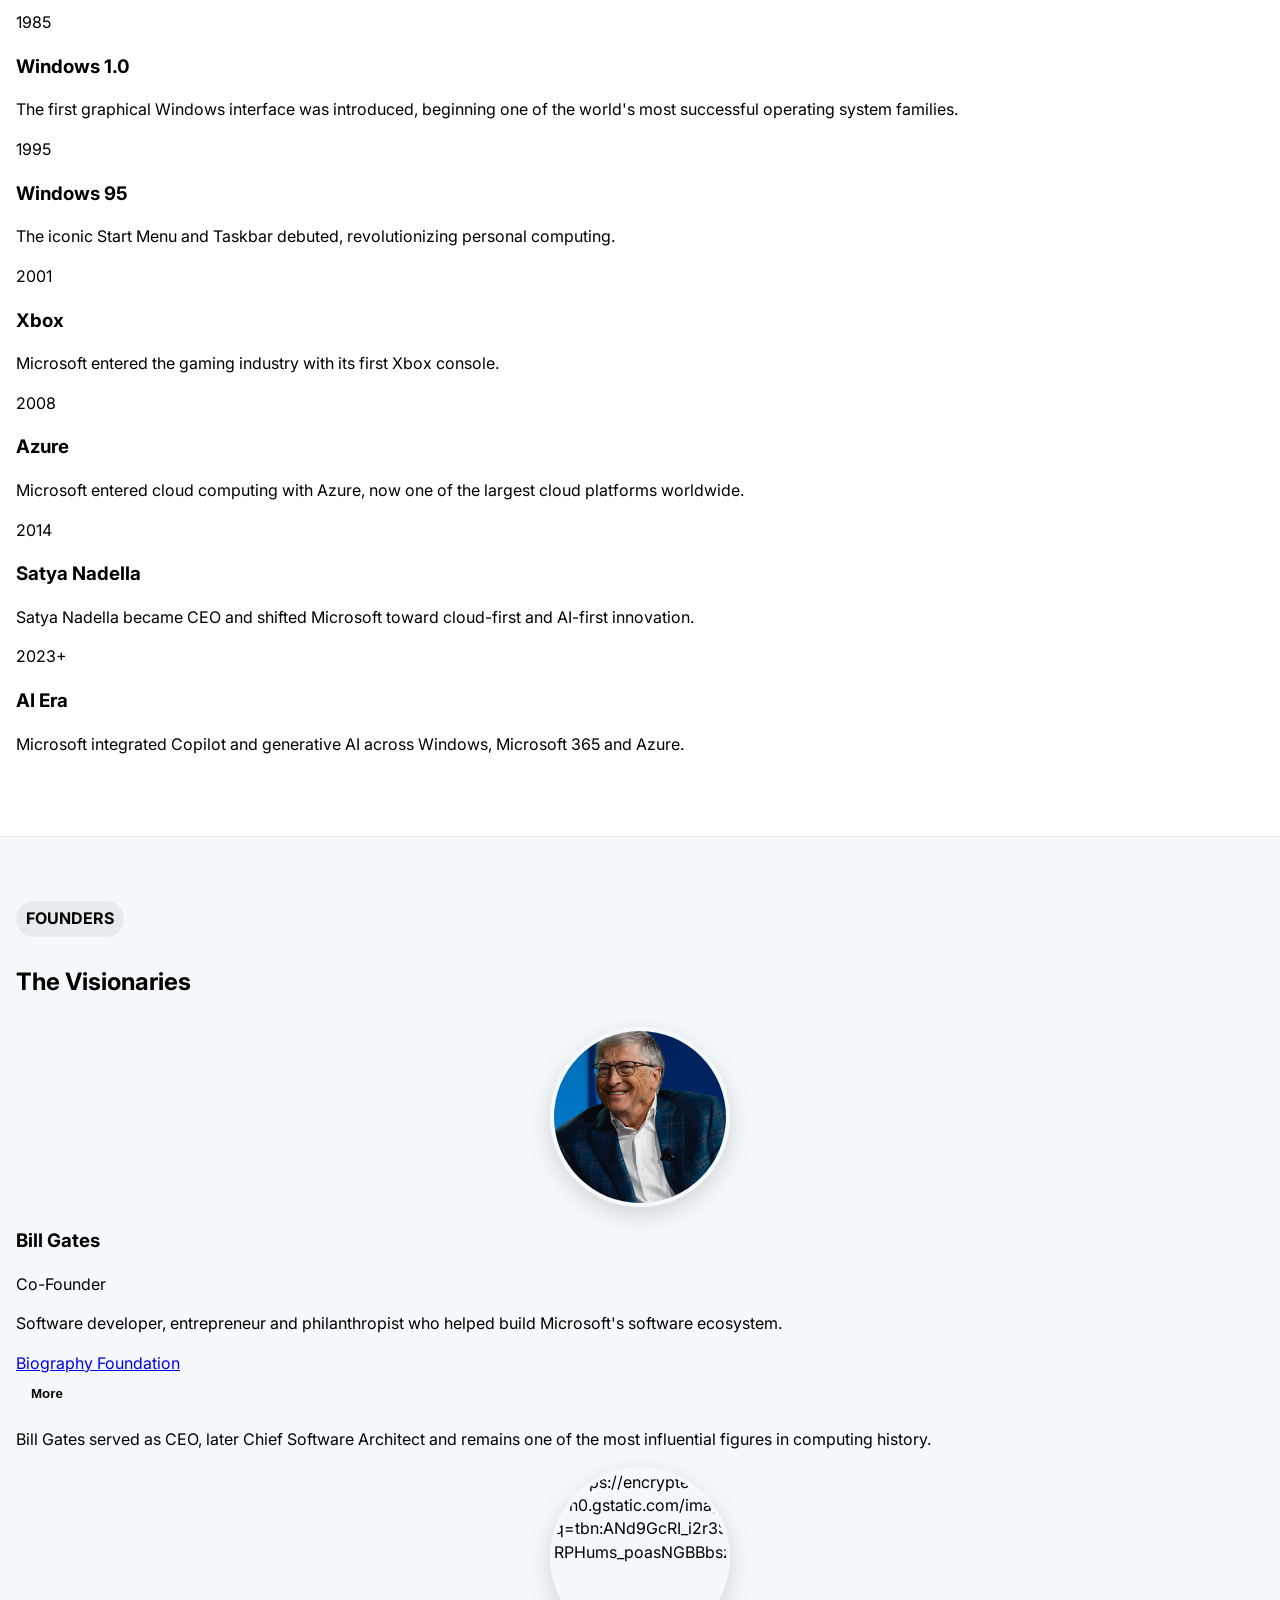
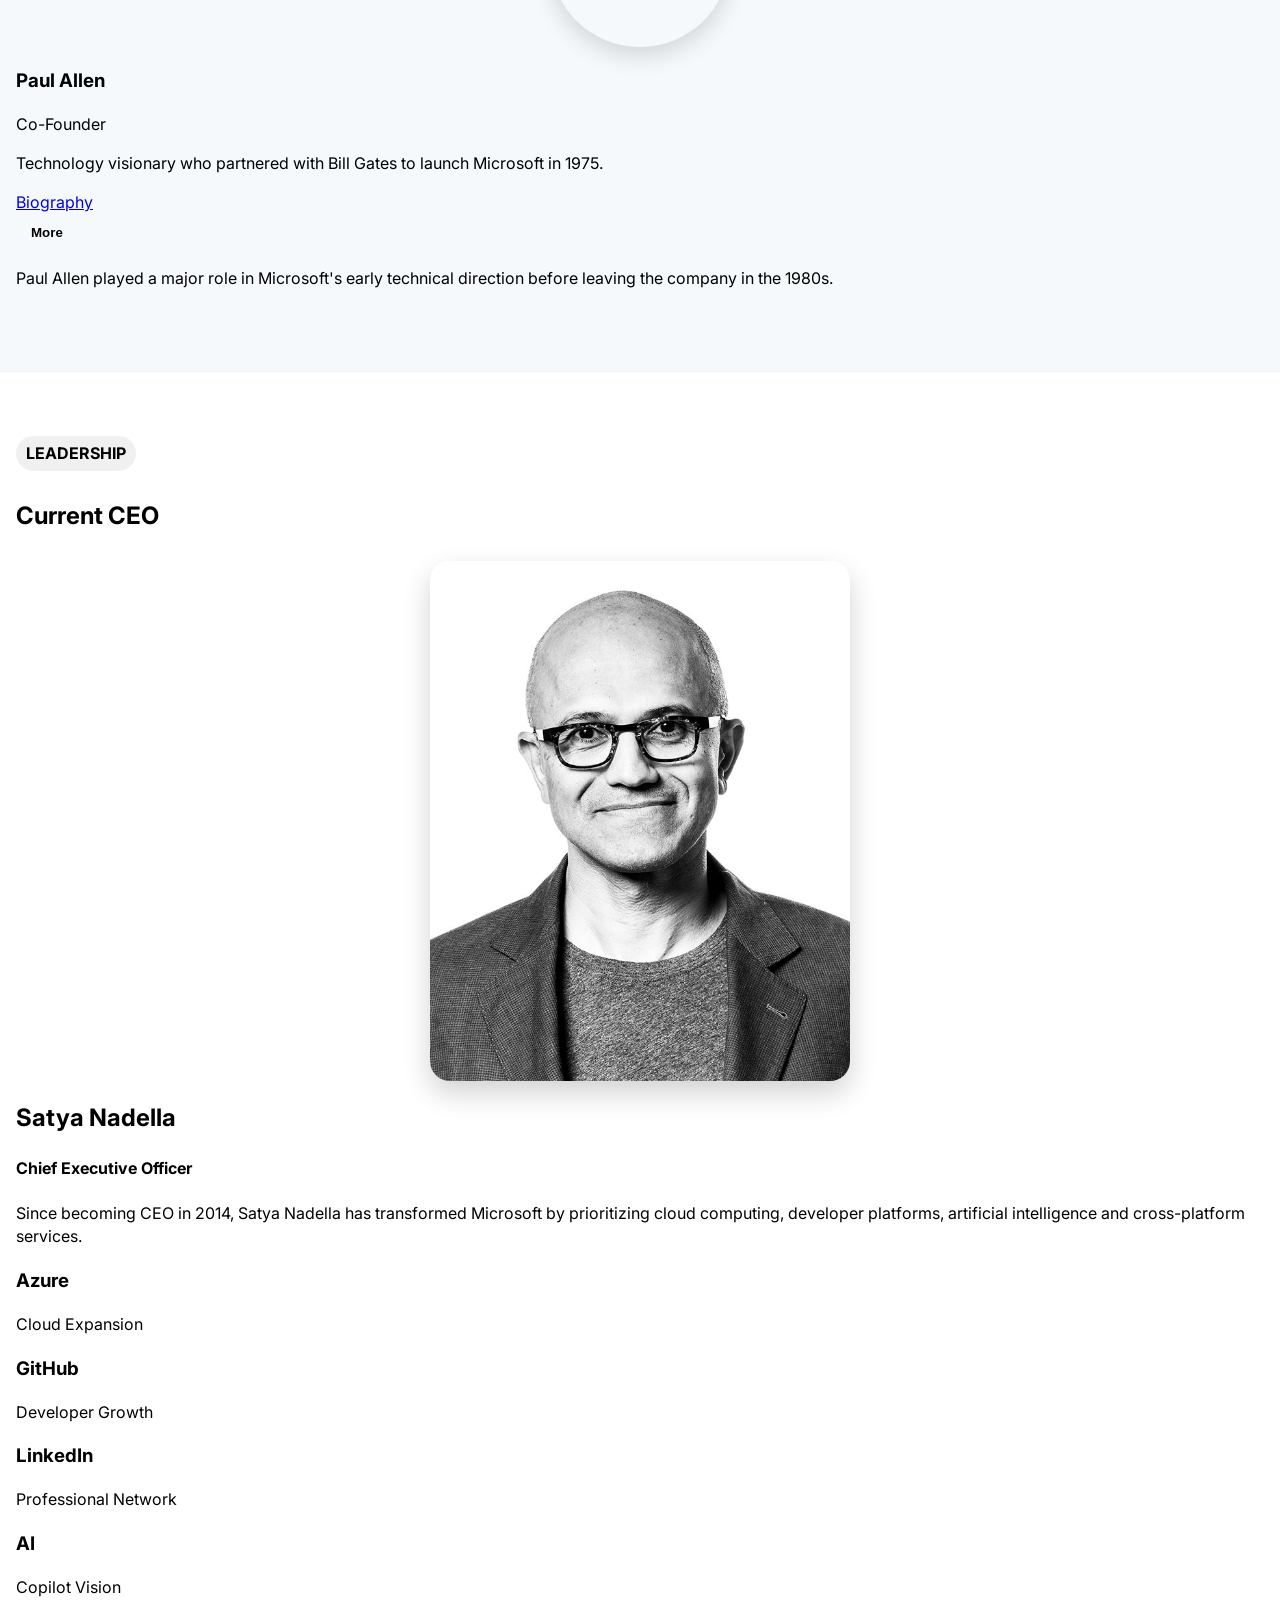
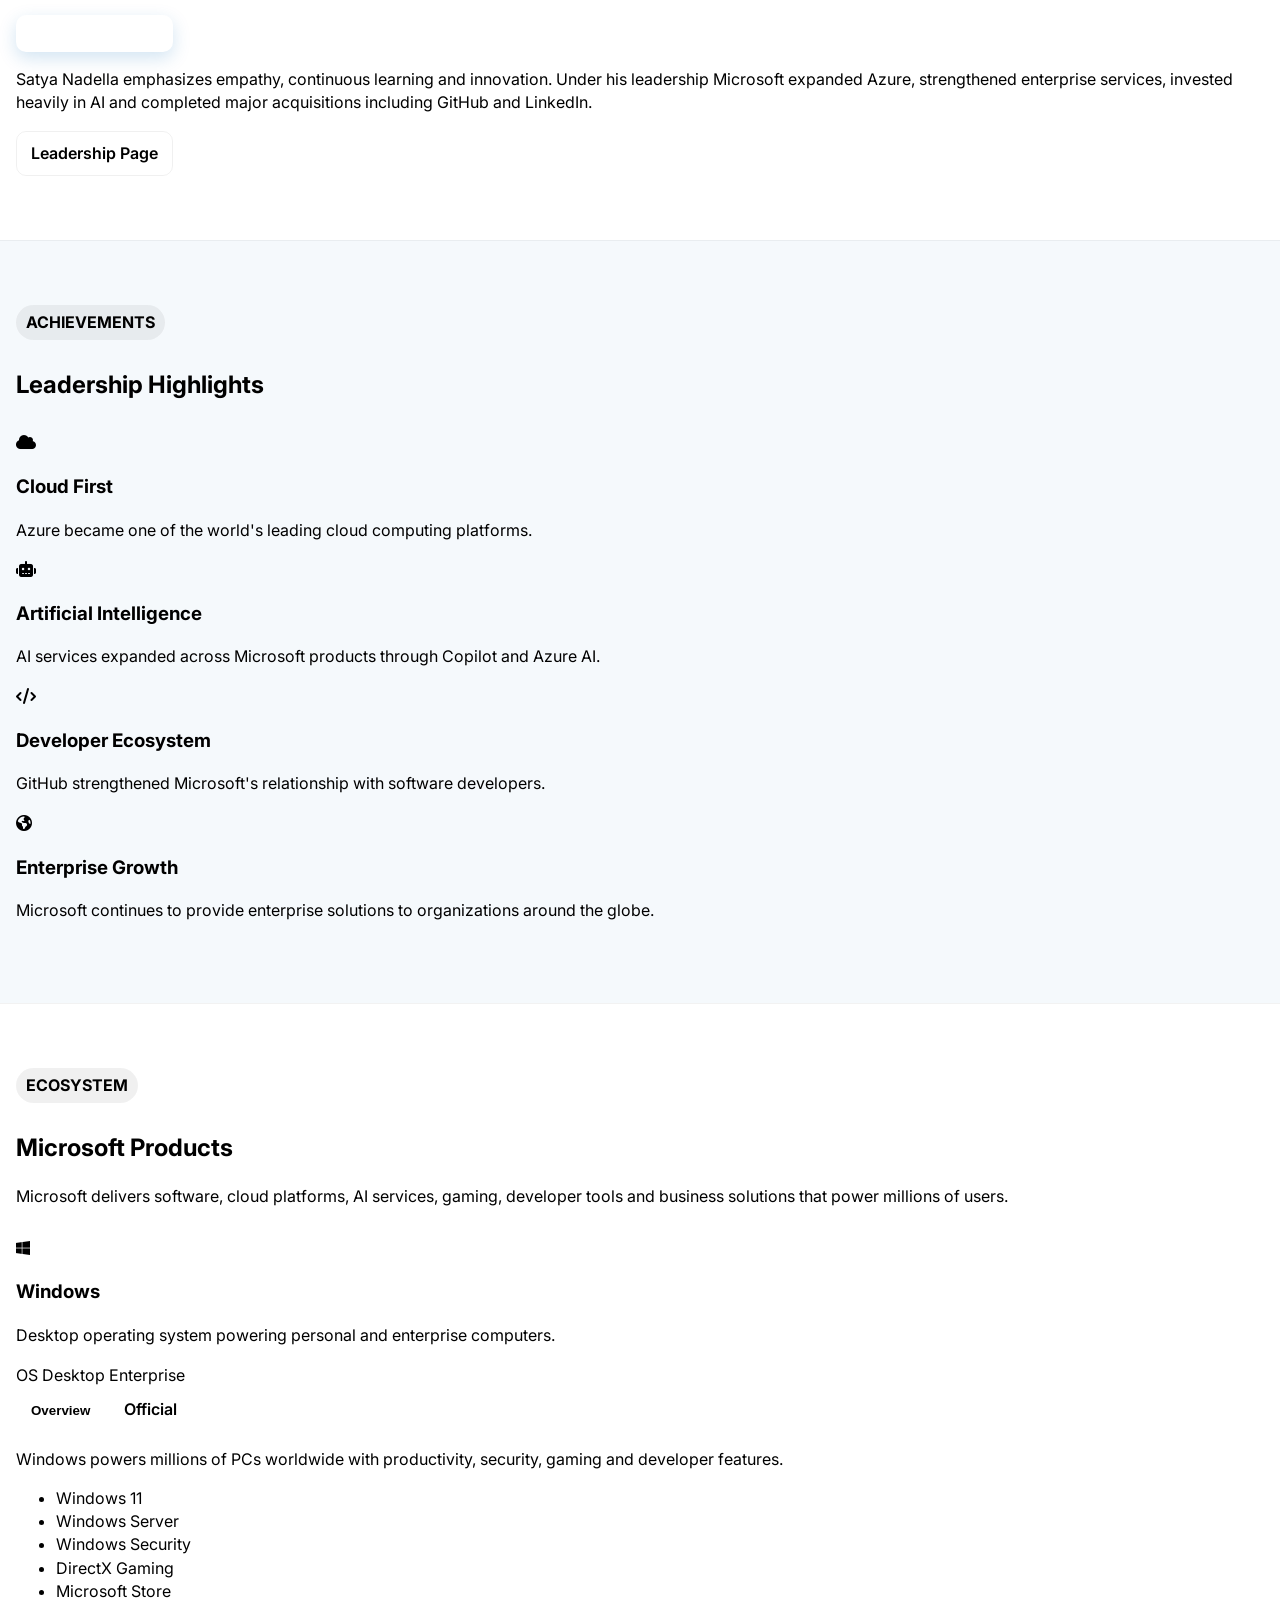
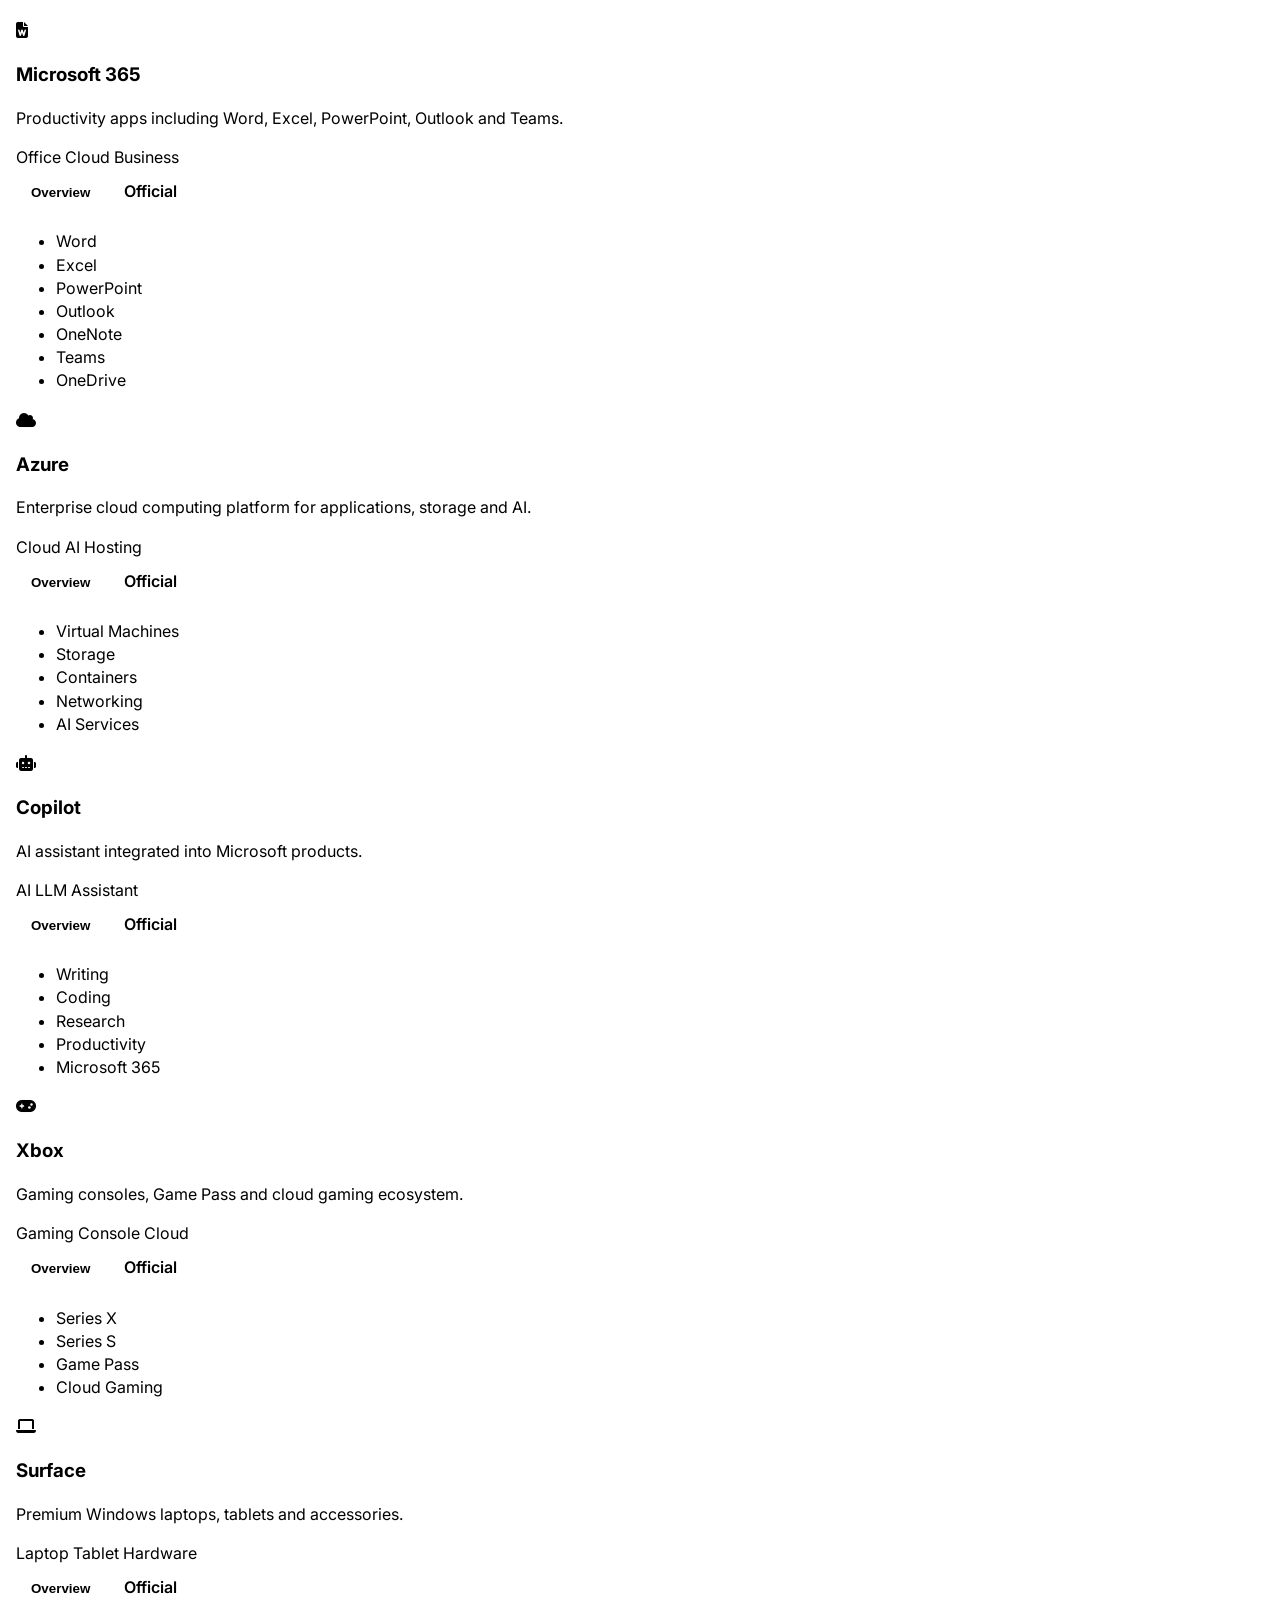
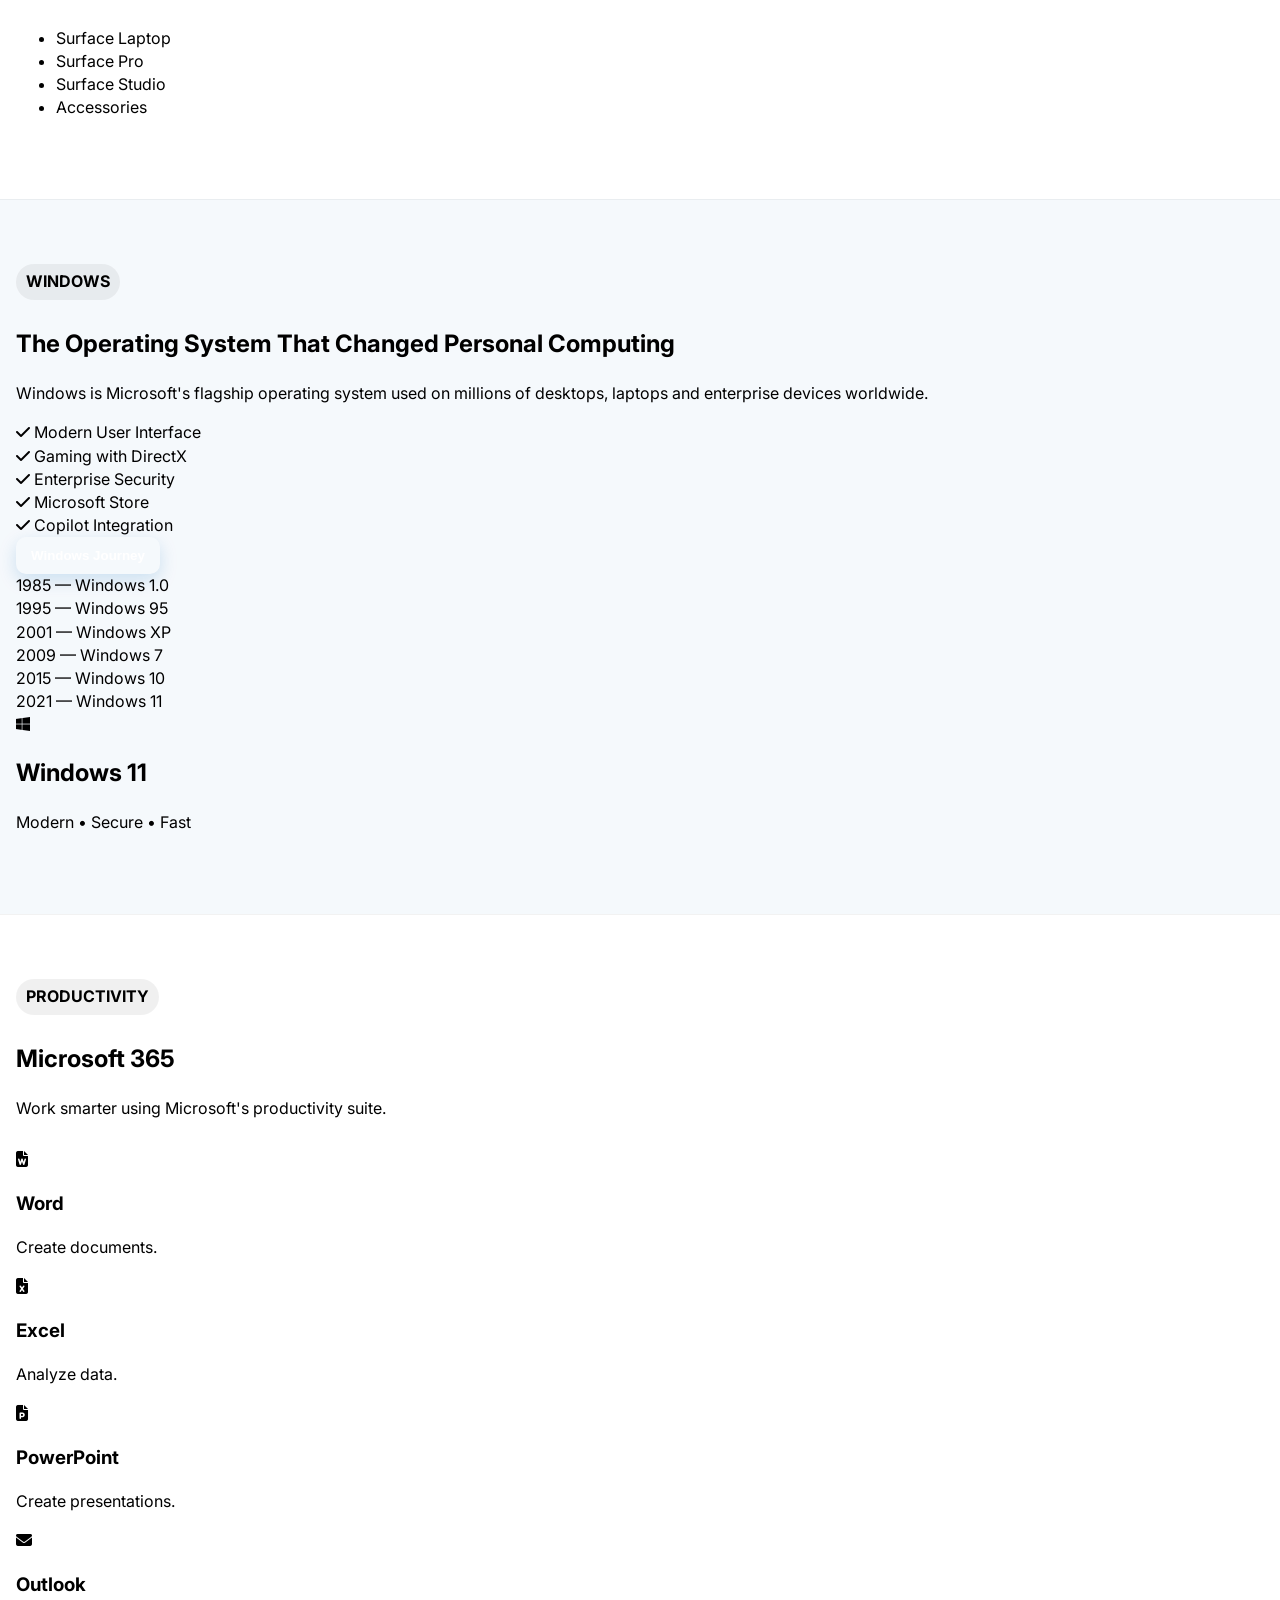
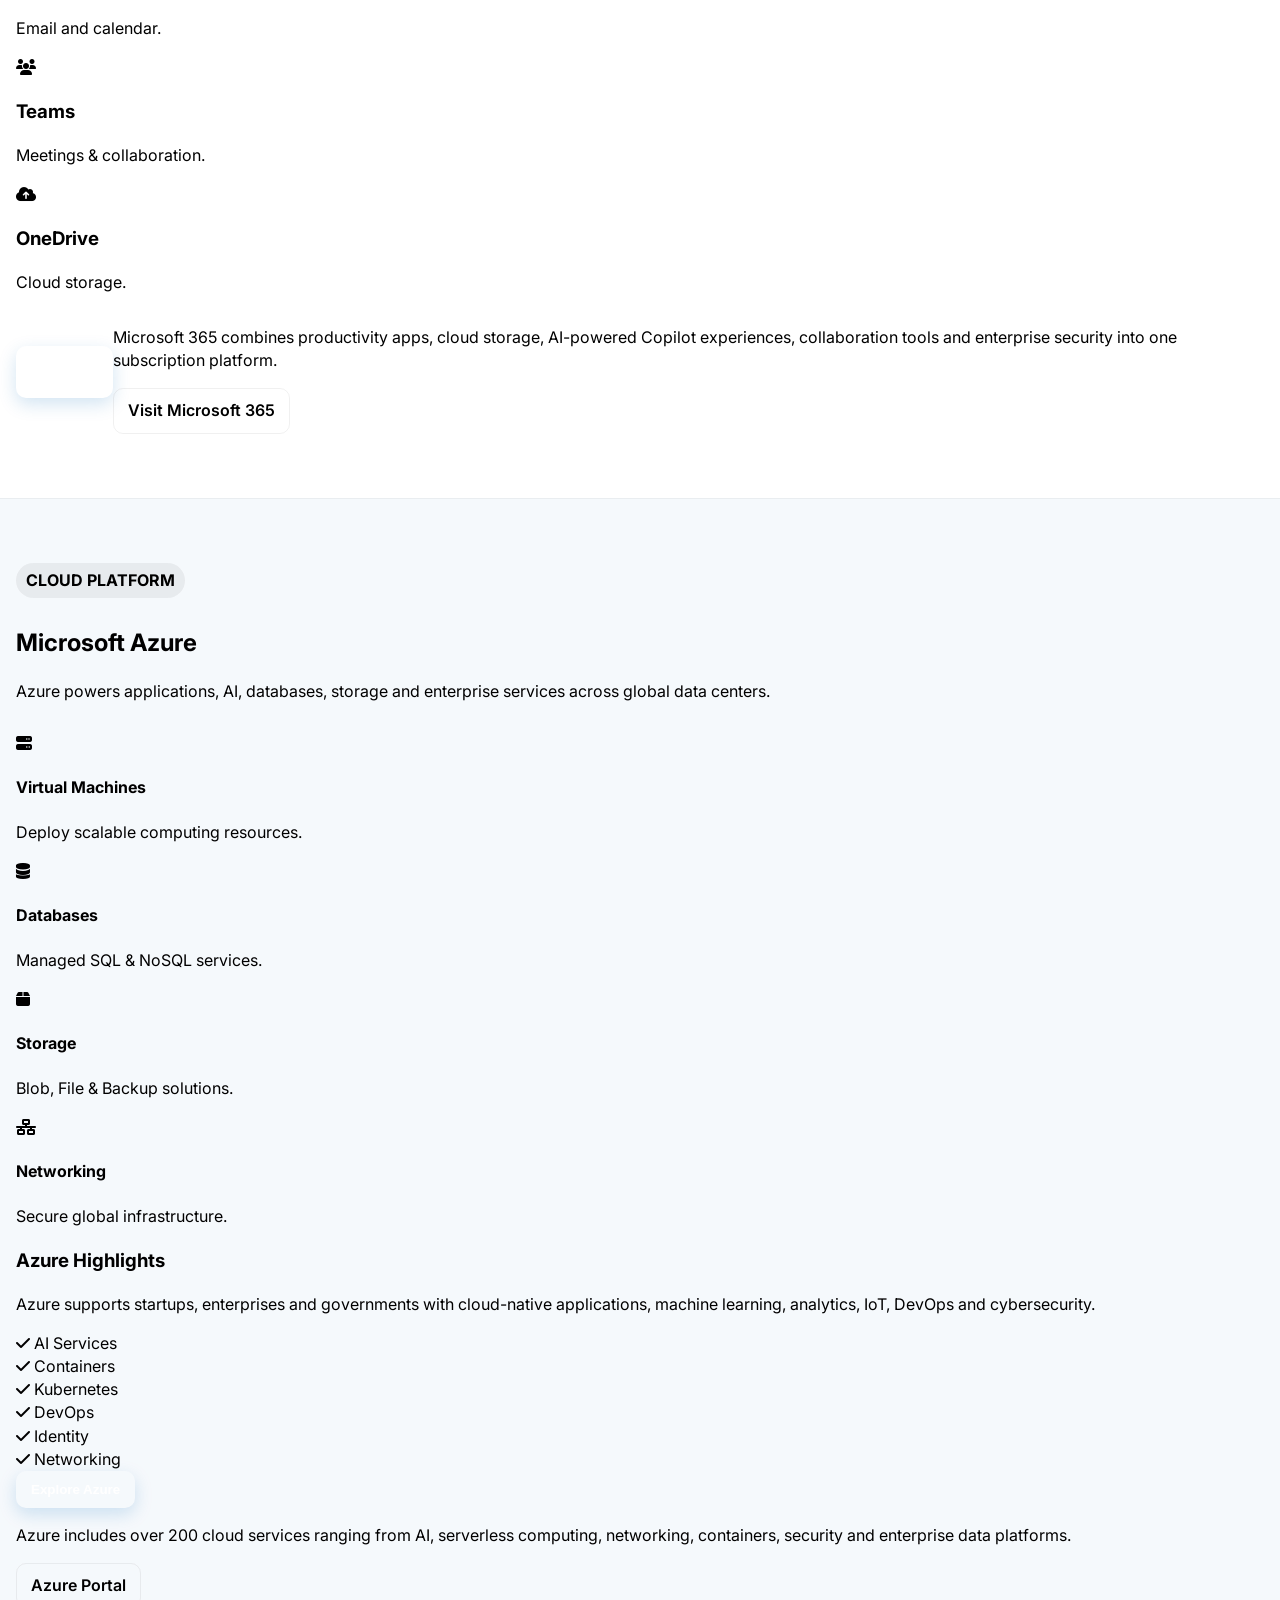
==== commit f6295ef7: "Update Bill Gates image source in index.html" ====
--- a/assignments/assignment-1-microsoft/index.html
+++ b/assignments/assignment-1-microsoft/index.html
@@ -1471,7 +1471,7 @@
 <article class="person-card reveal">
 
  <img
-src="https://static.wikia.nocookie.net/windows/images/8/8e/Bill_Gates.png"
+src="./images/Bill_Gates.png"
 alt="Bill Gates, co-founder of Microsoft">
  
   
--- a/assignments/assignment-1-microsoft/style.css
+++ b/assignments/assignment-1-microsoft/style.css
@@ -6,10 +6,10 @@
   --glass-border: rgba(255,255,255,0.07);
   --text: #0b0f14;
   --muted: #6b7280;
-  --bg: #f6f7fb;
+  --bg: #dde8f5;
   --accent: #0067b8; /* Microsoft-like blue */
   --accent-2: linear-gradient(90deg,#0067b8,#00a4ff);
-  --card-bg: rgba(255,255,255,0.7);
+  --card-bg: rgba(255,255,255,0.9);
   --glass-shadow: 0 6px 20px rgba(9,10,11,0.06);
   --glass-border-2: rgba(255,255,255,0.14);
   --glass-highlight: rgba(255,255,255,0.35);
@@ -140,8 +140,13 @@
   position:fixed; inset:0; z-index:-1; overflow:hidden;
 }
 #bg .blob{
-  position:absolute; border-radius:50%;
-  filter:blur(50px); opacity:0.75; mix-blend-mode:screen;
+    position:absolute;
+    border-radius:50%;
+    filter:blur(70px);
+    opacity:0.35;
+    mix-blend-mode:normal;
+}
+
 }
 #bg .b1{width:420px;height:420px;left:-80px;top:-80px;background:linear-gradient(120deg,#0067b8,#00a4ff)}
 #bg .b2{width:360px;height:360px;right:-120px;top:40%;background:linear-gradient(120deg,#00b4ff,#6ee7b7)}
@@ -298,7 +303,9 @@
     border-top:1px solid rgba(0,0,0,.05);
 }
 .section:nth-of-type(even){
-    background:rgba(255,255,255,.02);
+    background:rgba(0,103,184,.04);
+}
+
 }
 
 :root[data-theme="dark"] .section:nth-of-type(even){
@@ -369,6 +376,154 @@
   .hero h1{font-size:28px}
   .loader-box{width:92%}
 }
-
-/* Small helper to ensure images (if any) fit */
-img, svg{max-width:100%;height:auto;display:block}
+/* ==========================================================
+   IMAGE STYLING
+========================================================== */
+
+/* Global Images */
+img{
+    max-width:100%;
+    height:auto;
+    display:block;
+    border-radius:12px;
+}
+
+/* Timeline */
+.timeline-card img{
+    width:100%;
+    max-width:320px;
+    height:220px;
+    margin:20px auto;
+    object-fit:cover;
+    border-radius:12px;
+    box-shadow:0 8px 20px rgba(0,0,0,.15);
+}
+
+/* Founder Images */
+.person-card img{
+    width:180px;
+    height:180px;
+    margin:0 auto 20px;
+    object-fit:cover;
+    border-radius:50%;
+    border:4px solid rgba(255,255,255,.15);
+    box-shadow:0 8px 24px rgba(0,0,0,.15);
+}
+
+/* CEO */
+.ceo-image img{
+    width:70%;
+    max-width:420px;
+    height:520px;
+    margin:auto;
+    object-fit:cover;
+    border-radius:20px;
+    box-shadow:0 12px 28px rgba(0,0,0,.18);
+}
+
+/* Gallery */
+.gallery-grid{
+    display:grid;
+    grid-template-columns:repeat(auto-fit,minmax(280px,1fr));
+    gap:24px;
+}
+
+.gallery-item{
+    overflow:hidden;
+    border-radius:16px;
+}
+
+.gallery-item img{
+    width:100%;
+    height:240px;
+    object-fit:cover;
+    transition:transform .4s ease;
+}
+
+.gallery-item:hover img{
+    transform:scale(1.08);
+}
+
+/* Image Modal */
+#modalImage{
+    max-width:90vw;
+    max-height:80vh;
+    width:auto;
+    height:auto;
+    object-fit:contain;
+    border-radius:16px;
+}
+
+/* History Images */
+.history-step img{
+    width:100%;
+    max-width:320px;
+    height:200px;
+    object-fit:cover;
+    border-radius:12px;
+}
+
+/* Product Images (if added later) */
+.product-card img{
+    width:100%;
+    height:200px;
+    object-fit:cover;
+    border-radius:12px;
+}
+
+/* Surface */
+.surface-card img{
+    width:100%;
+    height:220px;
+    object-fit:cover;
+    border-radius:12px;
+}
+
+/* Azure */
+.cloud-node img{
+    width:80px;
+    height:80px;
+    object-fit:contain;
+    margin:auto;
+}
+
+/* Resource Icons */
+.resource-card img{
+    width:70px;
+    height:70px;
+    object-fit:contain;
+    margin:0 auto 15px;
+}
+
+/* Responsive */
+@media (max-width:768px){
+
+    .person-card img{
+        width:150px;
+        height:150px;
+    }
+
+    .ceo-image img{
+        max-width:100%;
+        height:420px;
+    }
+
+    .gallery-item img{
+        height:200px;
+    }
+
+    .timeline-card img{
+        height:200px;
+    }
+}
+
+
+.hero h1{
+    color:#111827;
+    text-shadow:0 2px 10px rgba(255,255,255,0.4);
+}
+
+.hero p{
+    color:#374151;
+    font-weight:500;
+}
